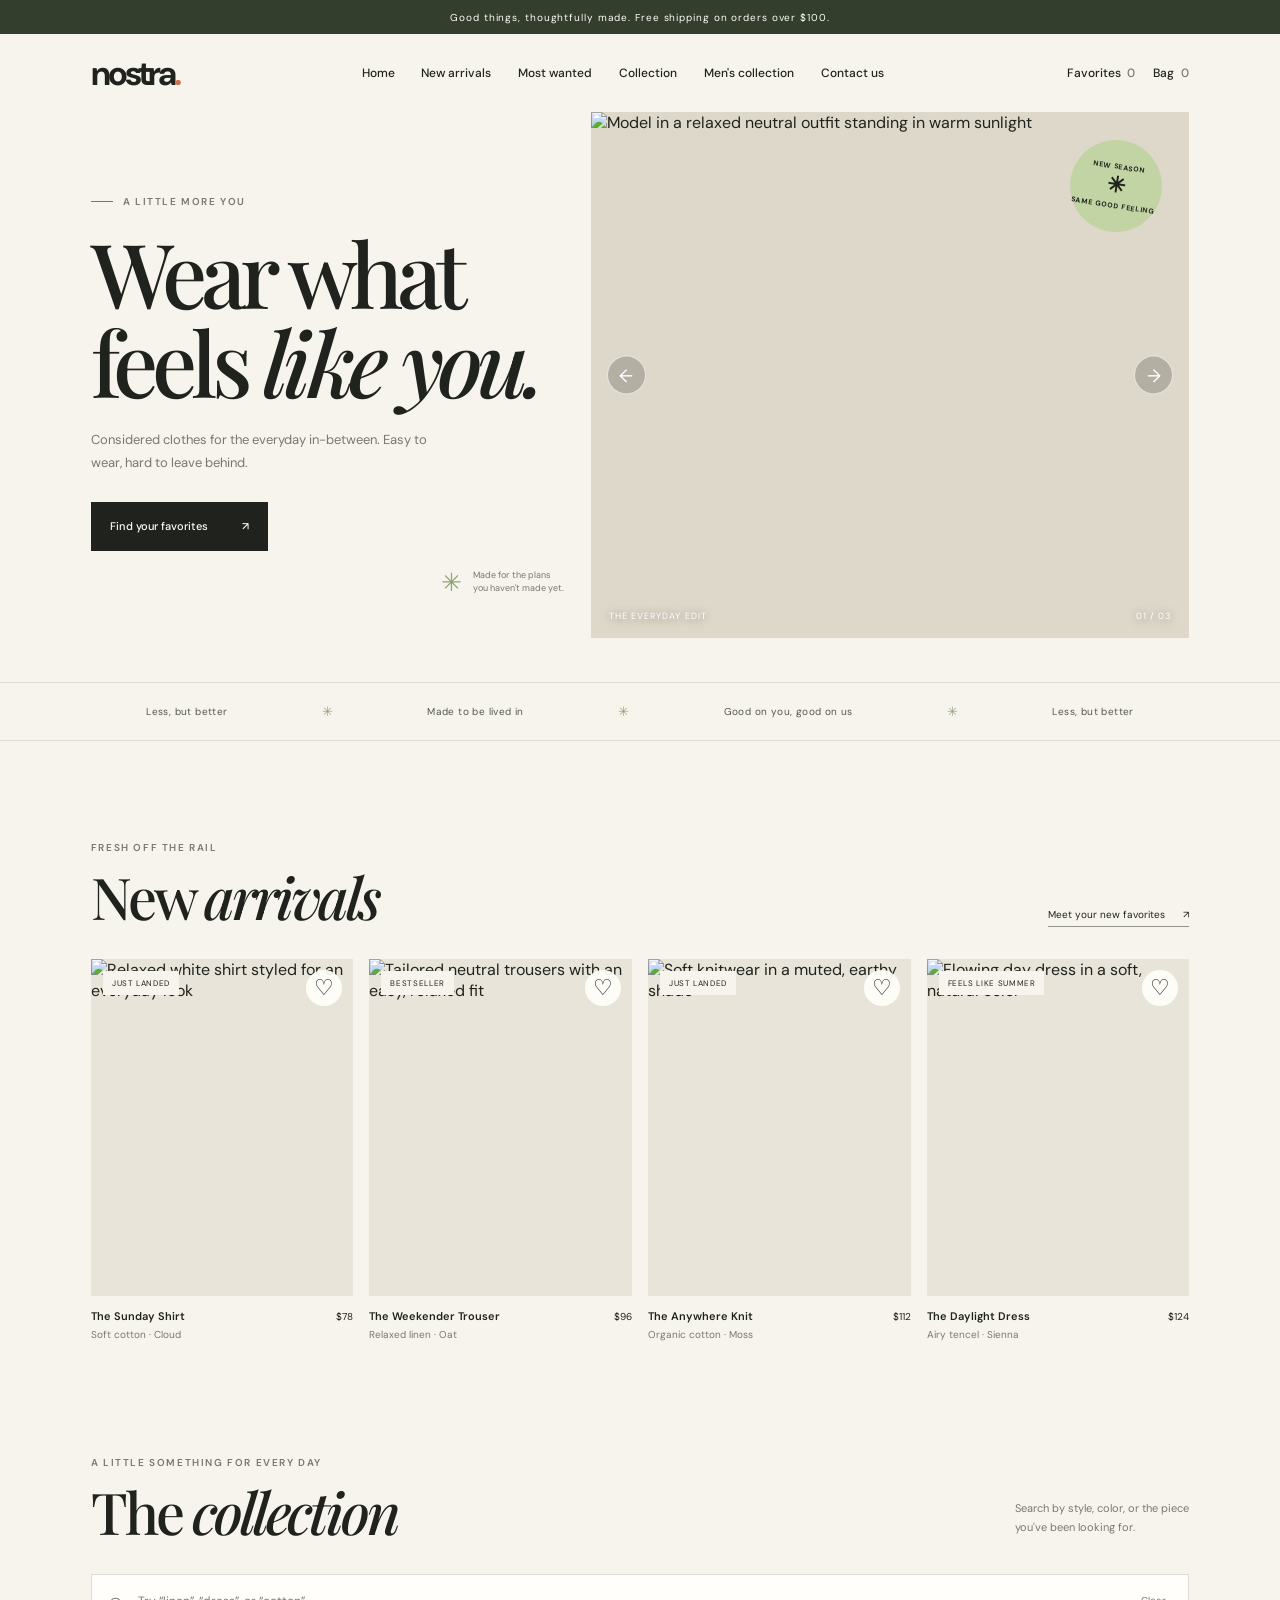
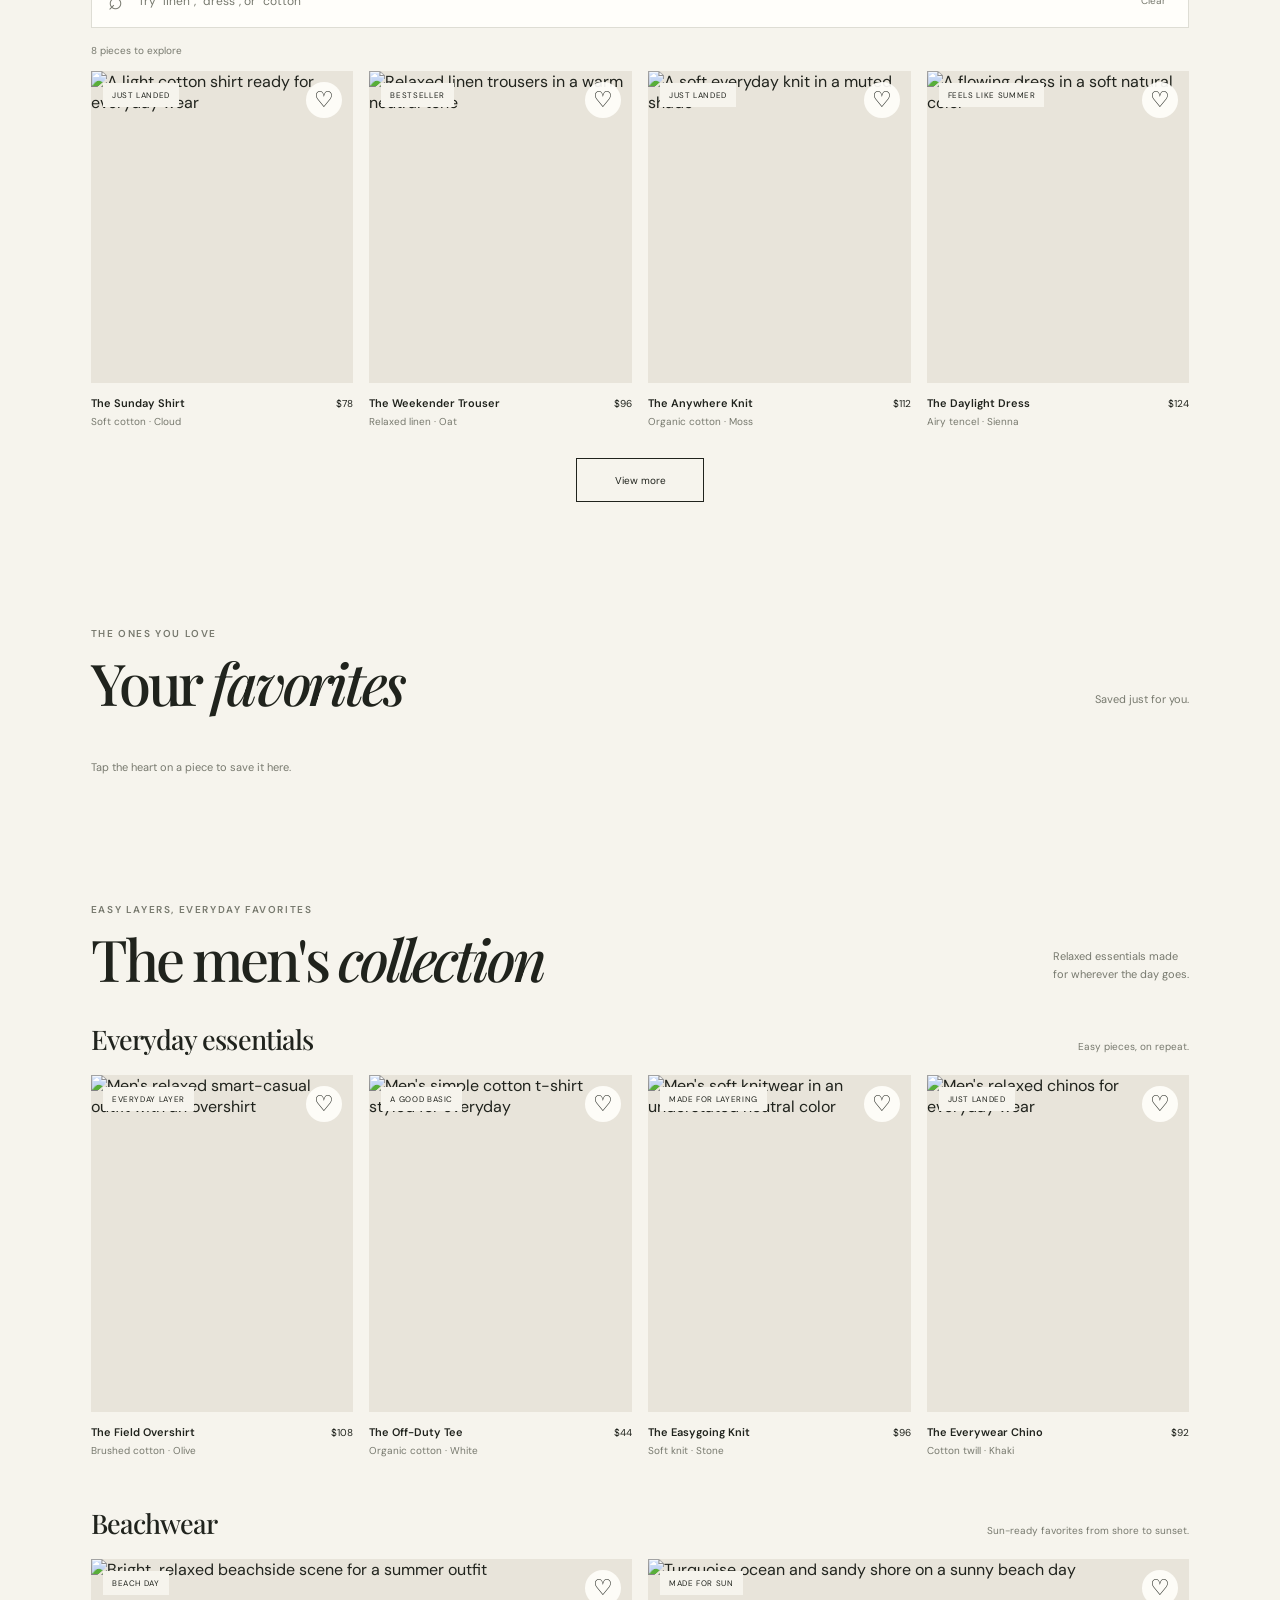
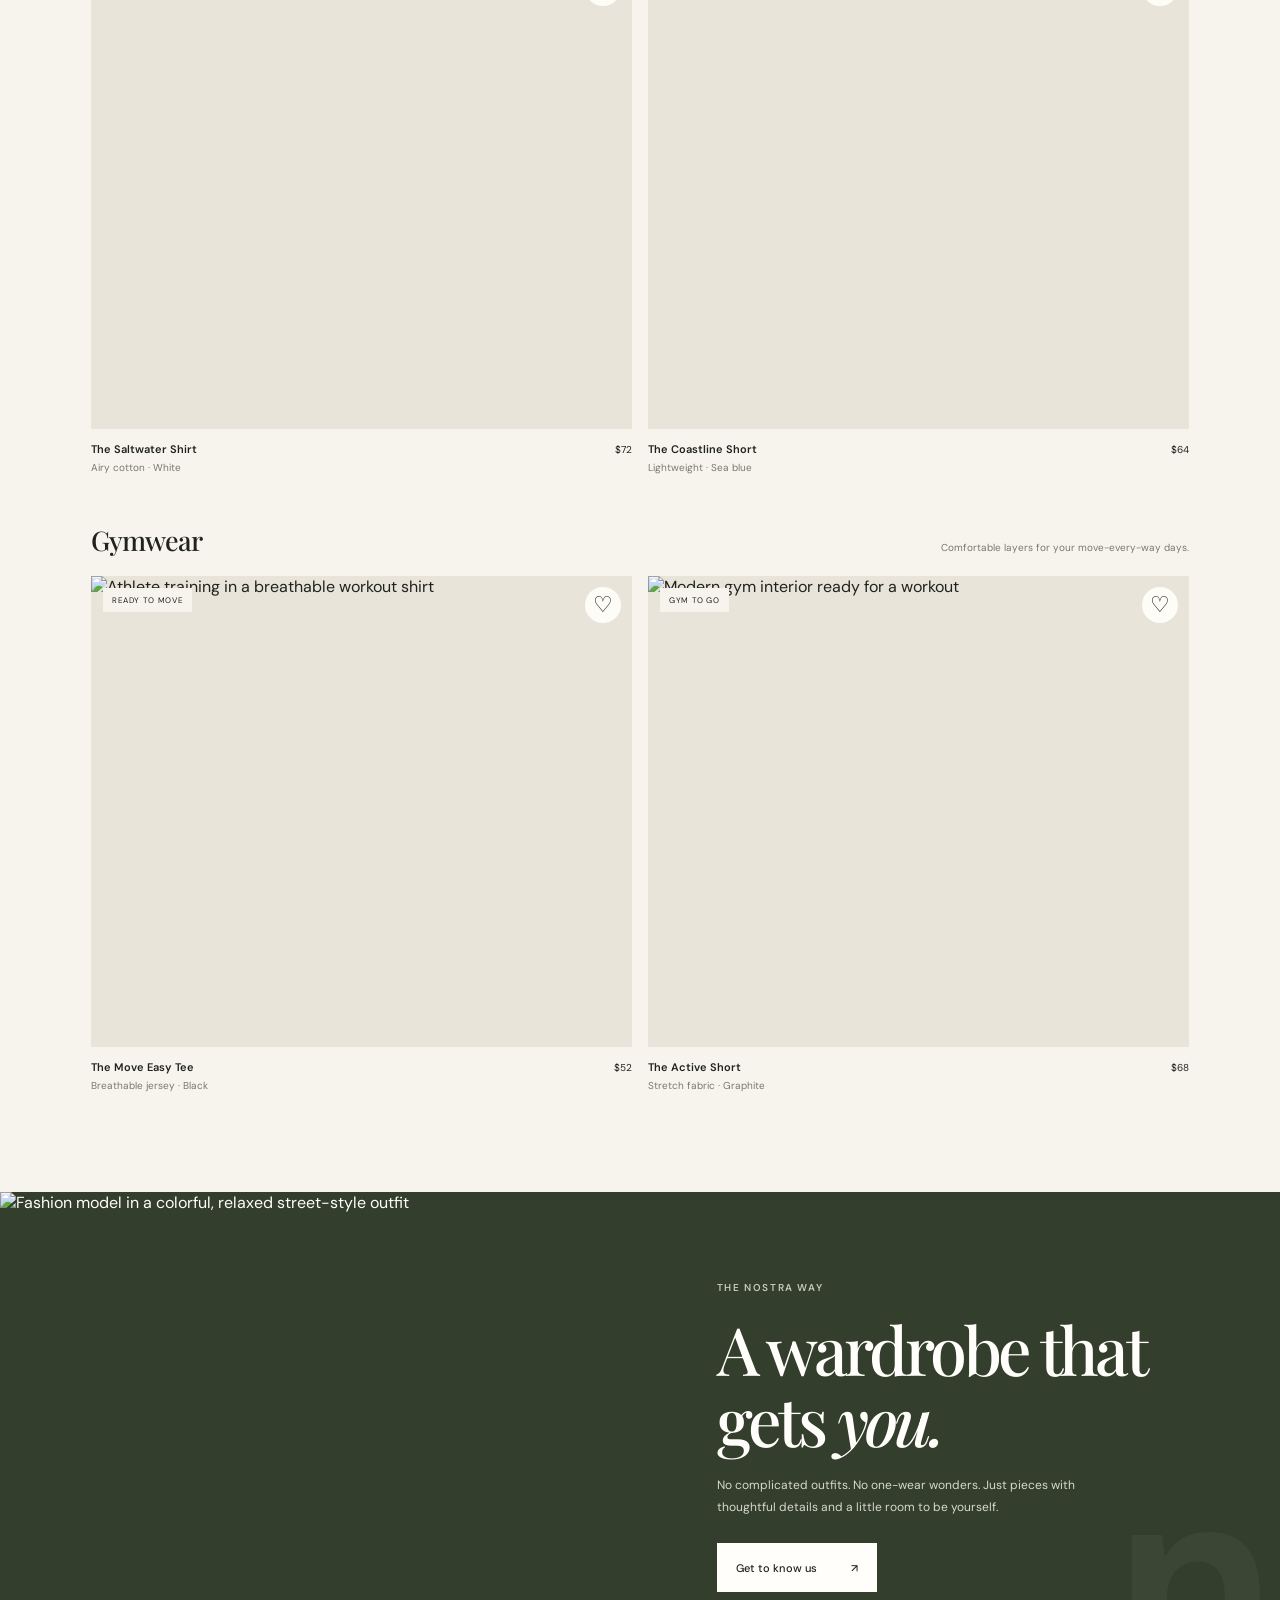
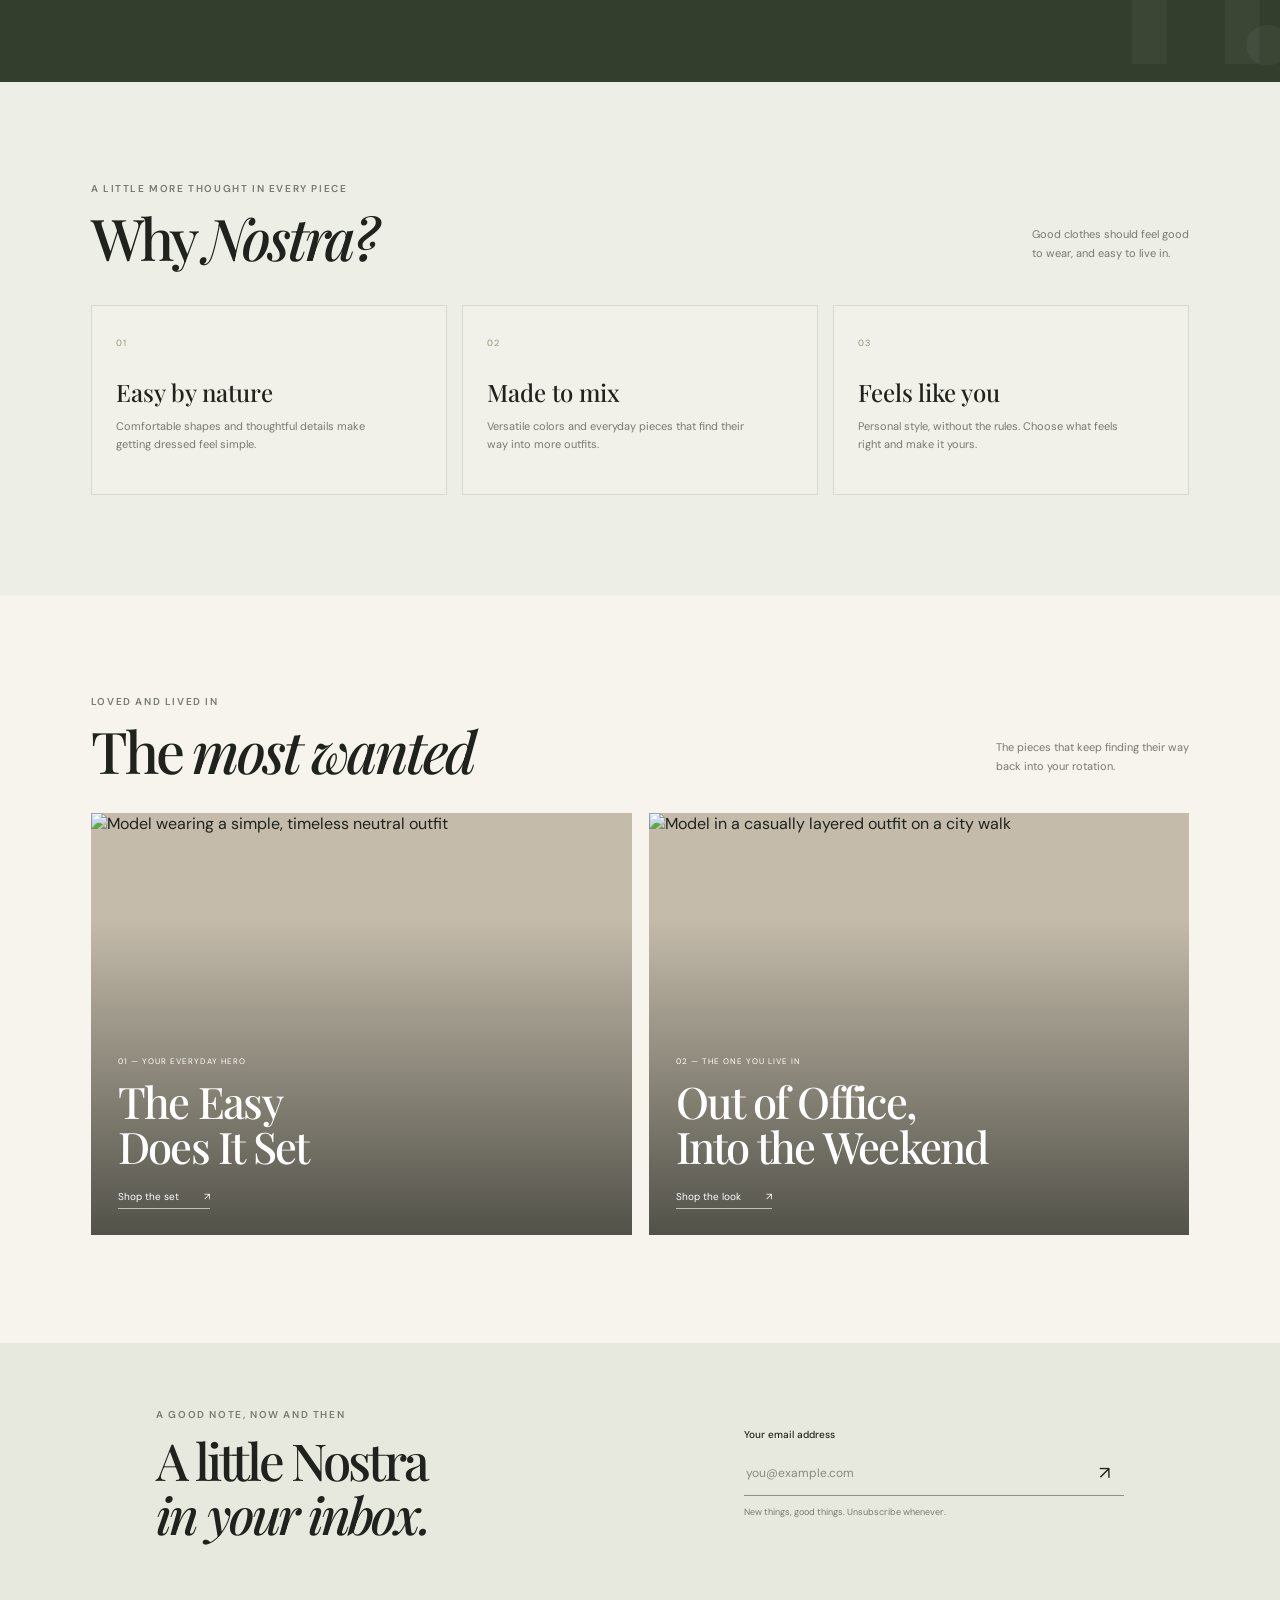
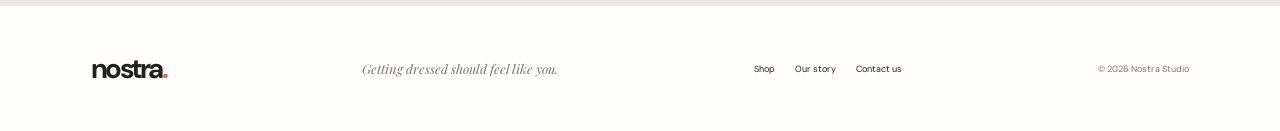
==== index.html @ 5af39e5f "Add files via upload" ====
<!doctype html>
<html lang="en">
  <head>
    <meta charset="UTF-8" />
    <meta name="viewport" content="width=device-width, initial-scale=1.0" />
    <meta
      name="description"
      content="Meet Nostra: thoughtful everyday fashion, made to move with you."
    />
    <meta name="theme-color" content="#f6f4ed" />
    <title>Nostra — Made for your everyday</title>
    <link rel="preconnect" href="https://images.unsplash.com" />
    <link rel="stylesheet" href="styles.css" />
    <script src="script.js" defer></script>
  </head>
  <body>
    <div class="announcement">
      <p>Good things, thoughtfully made. Free shipping on orders over $100.</p>
    </div>

    <header class="site-header">
      <a class="wordmark" href="index.html#home" aria-label="Nostra home">nostra<span>.</span></a>

      <button
        class="menu-toggle"
        type="button"
        aria-expanded="false"
        aria-controls="main-navigation"
        aria-label="Open navigation"
      >
        <span></span>
        <span></span>
      </button>

      <nav class="main-navigation" id="main-navigation" aria-label="Main navigation">
        <a href="index.html#home">Home</a>
        <a href="index.html#new-arrivals">New arrivals</a>
        <a href="index.html#bestsellers">Most wanted</a>
        <a href="index.html#collection">Collection</a>
        <a href="index.html#mens-collection">Men's collection</a>
        <a href="contact.html">Contact us</a>
      </nav>

      <div class="header-actions">
        <a class="favorites-link" href="#favorites">Favorites <span class="favorites-count">0</span></a>
        <a class="bag-link" href="#shopping-bag" aria-label="Shopping bag, 0 items" aria-controls="shopping-bag">
          Bag <span class="bag-count">0</span>
        </a>
      </div>
    </header>

    <div class="cart-layer" hidden>
      <button class="cart-backdrop" type="button" aria-label="Close shopping bag"></button>
      <aside
        class="cart-drawer"
        id="shopping-bag"
        role="dialog"
        aria-modal="true"
        aria-hidden="true"
        aria-labelledby="cart-title"
        tabindex="-1"
      >
        <div class="cart-header">
          <div>
            <p class="eyebrow">Your good picks</p>
            <h2 id="cart-title">Your bag <span class="cart-heading-count">(0)</span></h2>
          </div>
          <button class="cart-close" type="button" aria-label="Close shopping bag">×</button>
        </div>
        <div class="cart-items"></div>
        <p class="cart-empty">Your bag is waiting for something lovely.</p>
        <div class="cart-summary">
          <div class="cart-subtotal-row">
            <span>Subtotal</span>
            <span class="cart-subtotal">$0.00</span>
          </div>
          <p>Shipping and taxes are calculated at checkout.</p>
          <button class="cart-continue" type="button">Continue shopping</button>
        </div>
      </aside>
    </div>

    <main>
      <section class="hero" id="home" aria-labelledby="hero-title">
        <div class="hero-copy">
          <p class="eyebrow"><span class="eyebrow-line"></span> A little more you</p>
          <h1 id="hero-title">Wear what<br />feels <em>like you.</em></h1>
          <p class="hero-description">
            Considered clothes for the everyday in-between. Easy to wear, hard to
            leave behind.
          </p>
          <a class="button button-dark" href="#new-arrivals">
            Find your favorites <span aria-hidden="true">↗</span>
          </a>
          <div class="hero-note">
            <span class="hero-note-mark" aria-hidden="true">✳</span>
            <span>Made for the plans<br />you haven't made yet.</span>
          </div>
        </div>
        <div class="hero-image-wrap">
          <img
            class="hero-image"
            data-hero-image
            src="https://images.unsplash.com/photo-1539109136881-3be0616acf4b?auto=format&fit=crop&w=1400&q=85"
            alt="Model in a relaxed neutral outfit standing in warm sunlight"
            fetchpriority="high"
            draggable="false"
          />
          <div class="image-caption">
            <span data-hero-caption>THE EVERYDAY EDIT</span>
            <span data-hero-count>01 / 03</span>
          </div>
          <button class="hero-control hero-prev" type="button" aria-label="Show previous hero image">←</button>
          <button class="hero-control hero-next" type="button" aria-label="Show next hero image">→</button>
          <div class="hero-sticker" aria-label="New season, same good feeling">
            <span>NEW SEASON</span>
            <span class="sticker-star" aria-hidden="true">✳</span>
            <span>SAME GOOD FEELING</span>
          </div>
        </div>
      </section>

      <div class="values-strip" aria-label="Our values">
        <span>Less, but better</span><span aria-hidden="true">✳</span>
        <span>Made to be lived in</span><span aria-hidden="true">✳</span>
        <span>Good on you, good on us</span><span aria-hidden="true">✳</span>
        <span>Less, but better</span>
      </div>

      <section class="collection section-wrap" id="new-arrivals" aria-labelledby="new-title">
        <div class="section-heading">
          <div>
            <p class="eyebrow">Fresh off the rail</p>
            <h2 id="new-title">New <em>arrivals</em></h2>
          </div>
          <a class="text-link" href="#bestsellers">Meet your new favorites <span aria-hidden="true">↗</span></a>
        </div>

        <div class="product-grid">
          <article class="product-card">
            <a class="product-image-link" href="#bestsellers" aria-label="Shop the Sunday Shirt">
              <img
                src="https://images.unsplash.com/photo-1598554747436-c9293d6a588f?auto=format&fit=crop&w=900&q=80"
                alt="Relaxed white shirt styled for an everyday look"
                loading="lazy"
              />
              <span class="product-label">JUST LANDED</span>
            </a>
            <div class="product-info">
              <div><h3>The Sunday Shirt</h3><p>Soft cotton · Cloud</p></div>
              <span class="product-price">$78</span>
            </div>
          </article>

          <article class="product-card">
            <a class="product-image-link" href="#bestsellers" aria-label="Shop the Weekender Trouser">
              <img
                src="https://images.unsplash.com/photo-1541099649105-f69ad21f3246?auto=format&fit=crop&w=900&q=80"
                alt="Tailored neutral trousers with an easy, relaxed fit"
                loading="lazy"
              />
              <span class="product-label">BESTSELLER</span>
            </a>
            <div class="product-info">
              <div><h3>The Weekender Trouser</h3><p>Relaxed linen · Oat</p></div>
              <span class="product-price">$96</span>
            </div>
          </article>

          <article class="product-card">
            <a class="product-image-link" href="#bestsellers" aria-label="Shop the Anywhere Knit">
              <img
                src="https://images.unsplash.com/photo-1576566588028-4147f3842f27?auto=format&fit=crop&w=900&q=80"
                alt="Soft knitwear in a muted, earthy shade"
                loading="lazy"
              />
              <span class="product-label">JUST LANDED</span>
            </a>
            <div class="product-info">
              <div><h3>The Anywhere Knit</h3><p>Organic cotton · Moss</p></div>
              <span class="product-price">$112</span>
            </div>
          </article>

          <article class="product-card">
            <a class="product-image-link" href="#bestsellers" aria-label="Shop the Daylight Dress">
              <img
                src="https://images.unsplash.com/photo-1496747611176-843222e1e57c?auto=format&fit=crop&w=900&q=80"
                alt="Flowing day dress in a soft, natural color"
                loading="lazy"
              />
              <span class="product-label">FEELS LIKE SUMMER</span>
            </a>
            <div class="product-info">
              <div><h3>The Daylight Dress</h3><p>Airy tencel · Sienna</p></div>
              <span class="product-price">$124</span>
            </div>
          </article>
        </div>
      </section>

      <section class="collection-search section-wrap" id="collection" aria-labelledby="collection-title">
        <div class="section-heading">
          <div>
            <p class="eyebrow">A little something for every day</p>
            <h2 id="collection-title">The <em>collection</em></h2>
          </div>
          <p class="heading-note">Search by style, color, or the piece<br />you've been looking for.</p>
        </div>
        <form class="collection-search-form" role="search">
          <label class="visually-hidden" for="collection-search">Search the collection</label>
          <span class="search-icon" aria-hidden="true">⌕</span>
          <input
            id="collection-search"
            type="search"
            name="q"
            placeholder="Try “linen”, “dress”, or “cotton”"
            autocomplete="off"
          />
          <button type="reset" aria-label="Clear search">Clear</button>
        </form>
        <p class="search-results-count" aria-live="polite"></p>
        <div class="search-product-grid"></div>
        <button class="view-more-button" type="button" aria-expanded="false">View more</button>
        <p class="no-search-results" hidden>No pieces found. Try another style or color.</p>
      </section>

      <section class="favorites-section section-wrap" id="favorites" aria-labelledby="favorites-title">
        <div class="section-heading">
          <div>
            <p class="eyebrow">The ones you love</p>
            <h2 id="favorites-title">Your <em>favorites</em></h2>
          </div>
          <p class="heading-note">Saved just for you.</p>
        </div>
        <div class="favorites-grid product-grid"></div>
        <p class="favorites-empty">Tap the heart on a piece to save it here.</p>
        <p class="favorites-message" aria-live="polite"></p>
      </section>

      <section class="collection mens-collection section-wrap" id="mens-collection" aria-labelledby="mens-title">
        <div class="section-heading">
          <div>
            <p class="eyebrow">Easy layers, everyday favorites</p>
            <h2 id="mens-title">The men's <em>collection</em></h2>
          </div>
          <p class="heading-note">Relaxed essentials made<br />for wherever the day goes.</p>
        </div>
        <div class="mens-category">
          <div class="mens-category-heading">
            <h3>Everyday essentials</h3>
            <p>Easy pieces, on repeat.</p>
          </div>
          <div class="mens-product-grid"></div>
        </div>
        <div class="mens-category">
          <div class="mens-category-heading">
            <h3>Beachwear</h3>
            <p>Sun-ready favorites from shore to sunset.</p>
          </div>
          <div class="beach-product-grid"></div>
        </div>
        <div class="mens-category">
          <div class="mens-category-heading">
            <h3>Gymwear</h3>
            <p>Comfortable layers for your move-every-way days.</p>
          </div>
          <div class="gym-product-grid"></div>
        </div>
      </section>

      <section class="story-banner" id="our-story" aria-labelledby="story-title">
        <div class="story-image">
          <img
            src="https://images.unsplash.com/photo-1509631179647-0177331693ae?auto=format&fit=crop&w=1200&q=85"
            alt="Fashion model in a colorful, relaxed street-style outfit"
            loading="lazy"
          />
        </div>
        <div class="story-copy">
          <p class="eyebrow">The Nostra way</p>
          <h2 id="story-title">A wardrobe that<br />gets <em>you.</em></h2>
          <p>
            No complicated outfits. No one-wear wonders. Just pieces with
            thoughtful details and a little room to be yourself.
          </p>
          <a class="button button-light" href="#bestsellers">
            Get to know us <span aria-hidden="true">↗</span>
          </a>
          <span class="story-decoration" aria-hidden="true">n.</span>
        </div>
      </section>

      <section class="why-nostra section-wrap" id="why-nostra" aria-labelledby="why-title">
        <div class="section-heading">
          <div>
            <p class="eyebrow">A little more thought in every piece</p>
            <h2 id="why-title">Why <em>Nostra?</em></h2>
          </div>
          <p class="heading-note">Good clothes should feel good<br />to wear, and easy to live in.</p>
        </div>
        <div class="why-grid">
          <article class="why-card">
            <span class="why-number">01</span>
            <h3>Easy by nature</h3>
            <p>Comfortable shapes and thoughtful details make getting dressed feel simple.</p>
          </article>
          <article class="why-card">
            <span class="why-number">02</span>
            <h3>Made to mix</h3>
            <p>Versatile colors and everyday pieces that find their way into more outfits.</p>
          </article>
          <article class="why-card">
            <span class="why-number">03</span>
            <h3>Feels like you</h3>
            <p>Personal style, without the rules. Choose what feels right and make it yours.</p>
          </article>
        </div>
      </section>

      <section class="collection bestsellers section-wrap" id="bestsellers" aria-labelledby="best-title">
        <div class="section-heading">
          <div>
            <p class="eyebrow">Loved and lived in</p>
            <h2 id="best-title">The <em>most wanted</em></h2>
          </div>
          <p class="heading-note">The pieces that keep finding their way<br />back into your rotation.</p>
        </div>
        <div class="best-grid">
          <article class="best-card">
            <img
              src="https://images.unsplash.com/photo-1485230895905-ec40ba36b9bc?auto=format&fit=crop&w=1100&q=85"
              alt="Model wearing a simple, timeless neutral outfit"
              loading="lazy"
            />
            <div class="best-card-overlay">
              <span>01 — YOUR EVERYDAY HERO</span>
              <h3>The Easy<br />Does It Set</h3>
              <a href="#new-arrivals" aria-label="Shop the Easy Does It Set">Shop the set <span aria-hidden="true">↗</span></a>
            </div>
          </article>
          <article class="best-card">
            <img
              src="https://images.unsplash.com/photo-1529139574466-a303027c1d8b?auto=format&fit=crop&w=1100&q=85"
              alt="Model in a casually layered outfit on a city walk"
              loading="lazy"
            />
            <div class="best-card-overlay">
              <span>02 — THE ONE YOU LIVE IN</span>
              <h3>Out of Office,<br />Into the Weekend</h3>
              <a href="#new-arrivals" aria-label="Shop weekend favorites">Shop the look <span aria-hidden="true">↗</span></a>
            </div>
          </article>
        </div>
      </section>

      <section class="newsletter" aria-labelledby="newsletter-title">
        <div>
          <p class="eyebrow">A good note, now and then</p>
          <h2 id="newsletter-title">A little Nostra<br /><em>in your inbox.</em></h2>
        </div>
        <form class="newsletter-form">
          <label for="email-address">Your email address</label>
          <div class="email-field">
            <input id="email-address" name="email" type="email" placeholder="you@example.com" autocomplete="email" required />
            <button type="submit" aria-label="Subscribe to the newsletter">↗</button>
          </div>
          <p class="form-message" aria-live="polite">New things, good things. Unsubscribe whenever.</p>
        </form>
      </section>

    </main>

    <footer class="site-footer">
      <a class="wordmark footer-wordmark" href="index.html#home">nostra<span>.</span></a>
      <p>Getting dressed should feel like you.</p>
      <div class="footer-links">
        <a href="index.html#new-arrivals">Shop</a>
        <a href="index.html#our-story">Our story</a>
        <a href="contact.html">Contact us</a>
      </div>
      <span class="copyright">© <span id="current-year"></span> Nostra Studio</span>
    </footer>
  </body>
</html>
---- styles.css ----
@import url("https://fonts.googleapis.com/css2?family=DM+Sans:wght@400;500;600;700&family=Playfair+Display:ital,wght@0,500;0,600;0,700;1,500;1,600&display=swap");

:root {
  color-scheme: light;
  --ink: #20231d;
  --muted: #77796e;
  --paper: #f6f4ed;
  --white: #fffefa;
  --accent: #c2d4a3;
  --wordmark-dot: #d26d50;
  --olive: #333e2c;
  --line: #deddd4;
  --sans: "DM Sans", sans-serif;
  --serif: "Playfair Display", Georgia, serif;
}

* {
  box-sizing: border-box;
}

html {
  scroll-behavior: smooth;
  scroll-padding-top: 95px;
}

body {
  margin: 0;
  color: var(--ink);
  background: var(--paper);
  font-family: var(--sans);
  -webkit-font-smoothing: antialiased;
}

img {
  display: block;
  width: 100%;
}

a {
  color: inherit;
  text-decoration: none;
}

button,
input {
  font: inherit;
}

.announcement {
  min-height: 34px;
  display: grid;
  place-items: center;
  padding: 7px 16px;
  color: var(--white);
  background: var(--olive);
  text-align: center;
}

.announcement p {
  margin: 0;
  font-size: 10px;
  letter-spacing: 0.09em;
}

.site-header {
  position: relative;
  z-index: 5;
  height: 78px;
  display: grid;
  grid-template-columns: auto 1fr auto;
  align-items: center;
  padding: 0 7.1%;
  background: var(--paper);
}

.wordmark {
  width: fit-content;
  font-size: 34px;
  font-weight: 700;
  letter-spacing: -0.09em;
}

.wordmark span {
  color: var(--wordmark-dot);
}

.main-navigation {
  display: flex;
  justify-content: center;
  gap: clamp(14px, 2.1vw, 30px);
}

.main-navigation.is-open {
  display: flex;
}

.main-navigation a {
  position: relative;
  color: var(--ink);
  padding: 12px 0;
  transition: color 180ms ease;
}

.main-navigation a::after {
  position: absolute;
  right: 0;
  bottom: 6px;
  left: 0;
  height: 1px;
  background: var(--wordmark-dot);
  content: "";
  transform: scaleX(0);
  transform-origin: left;
  transition: transform 180ms ease;
}

.main-navigation a:hover,
.main-navigation a:focus-visible,
.main-navigation a:active {
  color: var(--wordmark-dot);
}

.main-navigation a:hover::after,
.main-navigation a:focus-visible::after,
.main-navigation a:active::after {
  transform: scaleX(1);
}

.main-navigation a,
.bag-link {
  font-size: 12px;
  font-weight: 500;
}

.footer-links a,
.text-link {
  transition: opacity 180ms ease;
}

.footer-links a:hover,
.text-link:hover {
  opacity: 0.62;
}

.header-actions {
  display: flex;
  align-items: center;
  justify-self: end;
  gap: 18px;
}

.favorites-link,
.bag-link {
  white-space: nowrap;
  justify-self: end;
  font-size: 12px;
  font-weight: 500;
}

.favorites-count {
  margin-left: 3px;
  color: var(--muted);
}

.bag-count {
  margin-left: 4px;
  color: var(--muted);
}

.cart-layer[hidden] {
  display: none;
}

.cart-layer {
  position: fixed;
  z-index: 20;
  inset: 0;
}

.cart-backdrop {
  position: absolute;
  inset: 0;
  width: 100%;
  height: 100%;
  border: 0;
  background: #171b1780;
  cursor: pointer;
  opacity: 0;
  transition: opacity 300ms ease;
}

.cart-drawer {
  position: absolute;
  top: 0;
  right: 0;
  bottom: 0;
  width: min(460px, 100%);
  display: flex;
  flex-direction: column;
  padding: 29px;
  background: var(--paper);
  box-shadow: -12px 0 36px #171b1721;
  transform: translateX(100%);
  transition: transform 350ms cubic-bezier(0.22, 1, 0.36, 1);
}

.cart-layer.is-open .cart-backdrop {
  opacity: 1;
}

.cart-layer.is-open .cart-drawer {
  transform: translateX(0);
}

.cart-header {
  display: flex;
  align-items: flex-start;
  justify-content: space-between;
  padding-bottom: 21px;
  border-bottom: 1px solid var(--line);
}

.cart-header .eyebrow {
  margin-bottom: 8px;
}

.cart-header h2 {
  margin: 0;
  font-family: var(--serif);
  font-size: 35px;
  font-weight: 500;
  letter-spacing: -0.05em;
}

.cart-heading-count {
  color: var(--muted);
  font-family: var(--sans);
  font-size: 13px;
  letter-spacing: 0;
  vertical-align: middle;
}

.cart-close {
  width: 40px;
  height: 40px;
  border: 1px solid var(--line);
  border-radius: 50%;
  background: transparent;
  cursor: pointer;
  font-size: 25px;
  line-height: 1;
}

.cart-close:focus-visible,
.cart-quantity button:focus-visible,
.cart-remove:focus-visible,
.cart-continue:focus-visible,
.cart-backdrop:focus-visible {
  outline: 2px solid var(--wordmark-dot);
  outline-offset: 3px;
}

.cart-items {
  flex: 1;
  overflow-y: auto;
}

.cart-items[hidden] {
  display: none;
}

.cart-item {
  display: grid;
  grid-template-columns: 78px minmax(0, 1fr) auto;
  align-items: start;
  gap: 13px;
  padding: 18px 0;
  border-bottom: 1px solid var(--line);
}

.cart-item-image {
  width: 78px;
  height: 94px;
  object-fit: cover;
  background: #e8e4da;
}

.cart-item-details h3 {
  margin: 2px 0 5px;
  font-size: 11px;
  font-weight: 600;
}

.cart-item-details > p {
  margin: 0 0 7px;
  color: var(--muted);
  font-size: 10px;
}

.cart-item-price,
.cart-line-total {
  font-size: 10px;
}

.cart-item-actions {
  display: flex;
  align-items: center;
  gap: 12px;
  margin-top: 11px;
}

.cart-quantity {
  min-height: 28px;
  display: inline-flex;
  align-items: center;
  gap: 10px;
  border: 1px solid var(--line);
}

.cart-quantity button {
  width: 27px;
  height: 26px;
  border: 0;
  background: transparent;
  cursor: pointer;
}

.cart-quantity span {
  min-width: 10px;
  font-size: 10px;
  text-align: center;
}

.cart-remove {
  padding: 3px 0;
  border: 0;
  border-bottom: 1px solid var(--muted);
  color: var(--muted);
  background: transparent;
  cursor: pointer;
  font-size: 9px;
}

.cart-line-total {
  padding-top: 2px;
  white-space: nowrap;
}

.cart-empty {
  margin: auto 0;
  color: var(--muted);
  font-size: 12px;
  text-align: center;
}

.cart-empty[hidden] {
  display: none;
}

.cart-summary {
  padding-top: 20px;
  border-top: 1px solid var(--line);
}

.cart-subtotal-row {
  display: flex;
  justify-content: space-between;
  font-size: 13px;
  font-weight: 600;
}

.cart-summary > p {
  margin: 9px 0 17px;
  color: var(--muted);
  font-size: 9px;
}

.cart-continue {
  width: 100%;
  min-height: 46px;
  border: 1px solid var(--ink);
  color: var(--white);
  background: var(--ink);
  cursor: pointer;
  font-size: 11px;
  transition: color 180ms ease, background 180ms ease;
}

.cart-continue:hover {
  color: var(--ink);
  background: transparent;
}

.menu-toggle {
  width: 42px;
  height: 42px;
  display: none;
  flex-direction: column;
  align-items: center;
  justify-content: center;
  gap: 5px;
  border: 0;
  background: transparent;
  cursor: pointer;
}

.menu-toggle span {
  width: 20px;
  height: 1px;
  background: var(--ink);
}

.menu-toggle:focus-visible,
.hero-control:focus-visible,
.collection-search-form button:focus-visible,
.collection-search-form input:focus-visible {
  outline: 2px solid #859b67;
  outline-offset: 3px;
}

.hero {
  min-height: 570px;
  display: grid;
  grid-template-columns: 0.91fr 1.09fr;
  padding: 0 7.1% 44px;
}

.hero-copy {
  position: relative;
  display: flex;
  flex-direction: column;
  align-items: flex-start;
  justify-content: center;
  padding: 38px 28px 42px 0;
}

.eyebrow {
  margin: 0 0 20px;
  color: var(--muted);
  font-size: 10px;
  font-weight: 600;
  letter-spacing: 0.16em;
  text-transform: uppercase;
}

.hero-copy .eyebrow {
  display: flex;
  align-items: center;
  gap: 10px;
}

.eyebrow-line {
  width: 22px;
  height: 1px;
  background: currentColor;
}

h1,
h2,
h3,
p {
  margin-top: 0;
}

.hero h1 {
  margin: 0;
  font-family: var(--serif);
  font-size: clamp(58px, 7vw, 94px);
  font-weight: 500;
  letter-spacing: -0.065em;
  line-height: 0.99;
}

.hero h1 em,
.section-heading h2 em,
.story-copy h2 em,
.newsletter h2 em {
  font-weight: 500;
}

.hero-description {
  max-width: 340px;
  margin: 22px 0 27px;
  color: var(--muted);
  font-size: 13px;
  line-height: 1.8;
}

.button {
  min-height: 49px;
  display: inline-flex;
  align-items: center;
  justify-content: center;
  gap: 34px;
  padding: 0 19px;
  font-size: 11px;
  font-weight: 500;
  transition: transform 180ms ease, background 180ms ease;
}

.button:hover {
  transform: translateY(-2px);
}

.button-dark {
  color: var(--white);
  background: var(--ink);
}

.button-dark:hover {
  background: #41473a;
}

.button-light {
  color: var(--ink);
  background: var(--white);
}

.hero-note {
  position: absolute;
  right: 27px;
  bottom: 37px;
  display: flex;
  align-items: center;
  gap: 11px;
  color: var(--muted);
  font-size: 9px;
  line-height: 1.5;
}

.hero-note-mark {
  color: #91a375;
  font-size: 25px;
}

.hero-image-wrap {
  position: relative;
  min-height: 510px;
  overflow: hidden;
  background: #ded8ca;
  touch-action: pan-y;
  user-select: none;
}

.hero-image {
  position: absolute;
  width: 100%;
  height: 100%;
  object-fit: cover;
  object-position: center 35%;
  user-select: none;
  transition: opacity 180ms ease;
}

.hero-image.is-changing {
  opacity: 0.4;
}

.hero-control {
  position: absolute;
  z-index: 2;
  top: 50%;
  width: 39px;
  height: 39px;
  display: grid;
  place-items: center;
  border: 1px solid #ffffffa6;
  border-radius: 50%;
  color: white;
  background: #20231d38;
  cursor: pointer;
  font-size: 18px;
  transform: translateY(-50%);
  transition: background 180ms ease;
}

.hero-control:hover {
  background: #20231d8c;
}

.hero-prev {
  left: 16px;
}

.hero-next {
  right: 16px;
}

.image-caption {
  position: absolute;
  right: 18px;
  bottom: 16px;
  left: 18px;
  display: flex;
  justify-content: space-between;
  color: white;
  font-size: 9px;
  letter-spacing: 0.12em;
  text-shadow: 0 1px 8px #2228;
}

.hero-sticker {
  position: absolute;
  top: 28px;
  right: 27px;
  width: 92px;
  height: 92px;
  display: flex;
  flex-direction: column;
  align-items: center;
  justify-content: center;
  gap: 4px;
  border-radius: 50%;
  color: var(--ink);
  background: var(--accent);
  font-size: 7px;
  font-weight: 700;
  letter-spacing: 0.1em;
  text-align: center;
  transform: rotate(9deg);
}

.sticker-star {
  font-size: 22px;
  line-height: 1;
}

.values-strip {
  min-height: 59px;
  display: flex;
  align-items: center;
  justify-content: space-evenly;
  gap: 12px;
  padding: 12px 5%;
  border-top: 1px solid var(--line);
  border-bottom: 1px solid var(--line);
  color: #55594e;
  font-size: 10px;
  letter-spacing: 0.04em;
}

.values-strip span:nth-child(even) {
  color: #94a379;
  font-size: 13px;
}

.section-wrap {
  padding: 100px 7.1%;
}

.section-heading {
  display: flex;
  align-items: end;
  justify-content: space-between;
  gap: 24px;
  margin-bottom: 32px;
}

.section-heading .eyebrow {
  margin-bottom: 12px;
}

.section-heading h2,
.story-copy h2,
.newsletter h2 {
  margin: 0;
  font-family: var(--serif);
  font-size: clamp(38px, 4.5vw, 58px);
  font-weight: 500;
  letter-spacing: -0.055em;
  line-height: 1.06;
}

.text-link {
  padding-bottom: 5px;
  border-bottom: 1px solid #929388;
  font-size: 10px;
}

.text-link span {
  margin-left: 15px;
}

.product-grid {
  display: grid;
  grid-template-columns: repeat(4, minmax(0, 1fr));
  gap: 16px;
}

.product-image-link {
  position: relative;
  display: block;
  aspect-ratio: 0.78;
  overflow: hidden;
  background: #e8e4da;
}

.product-media {
  position: relative;
}

.product-image-link img {
  height: 100%;
  object-fit: cover;
  transition: transform 450ms cubic-bezier(0.2, 0.7, 0.2, 1);
}

.product-image-link:hover img {
  transform: scale(1.045);
}

.favorite-button {
  position: absolute;
  z-index: 2;
  top: 11px;
  right: 11px;
  width: 36px;
  height: 36px;
  display: grid;
  place-items: center;
  padding: 0;
  border: 0;
  border-radius: 50%;
  color: var(--ink);
  background: #fffefaed;
  cursor: pointer;
  font-size: 22px;
  line-height: 1;
  transition: color 180ms ease, transform 180ms ease, background 180ms ease;
}

.favorite-button:hover {
  transform: scale(1.08);
}

.favorite-button[aria-pressed="true"] {
  color: #c65050;
  background: var(--white);
}

.favorite-button:focus-visible {
  outline: 2px solid #859b67;
  outline-offset: 2px;
}

.product-label {
  position: absolute;
  top: 12px;
  left: 12px;
  padding: 7px 9px;
  background: var(--paper);
  font-size: 8px;
  letter-spacing: 0.08em;
}

.product-info {
  display: flex;
  flex-wrap: wrap;
  justify-content: space-between;
  gap: 10px;
  padding-top: 13px;
}

.product-info h3 {
  margin: 0 0 5px;
  font-size: 11px;
  font-weight: 600;
}

.product-info p,
.product-price {
  margin: 0;
  color: var(--muted);
  font-size: 10px;
}

.product-price {
  padding-top: 1px;
  color: var(--ink);
}

.add-to-bag-button {
  position: absolute;
  z-index: 2;
  right: 12px;
  bottom: 12px;
  left: 12px;
  min-height: 40px;
  border: 1px solid var(--ink);
  color: var(--white);
  background: var(--ink);
  cursor: pointer;
  font-size: 10px;
  opacity: 0;
  pointer-events: none;
  transform: translateY(8px);
  transition:
    color 180ms ease,
    background 180ms ease,
    opacity 180ms ease,
    transform 180ms ease;
}

.product-media:hover .add-to-bag-button,
.product-media:focus-within .add-to-bag-button {
  opacity: 1;
  pointer-events: auto;
  transform: translateY(0);
}

.add-to-bag-button:hover {
  color: var(--ink);
  background: var(--white);
}

.add-to-bag-button:focus-visible {
  outline: 2px solid #859b67;
  outline-offset: 2px;
}

@media (hover: none) {
  .add-to-bag-button {
    opacity: 1;
    pointer-events: auto;
    transform: translateY(0);
  }
}

.collection-search {
  padding-top: 15px;
}

.favorites-section {
  padding-top: 25px;
}

.favorites-empty,
.favorites-message {
  color: var(--muted);
  font-size: 11px;
  line-height: 1.6;
}

.favorites-empty {
  padding: 14px 0;
}

.favorites-empty[hidden] {
  display: none;
}

.favorites-message {
  margin: 12px 0 0;
}

.collection-search-form {
  min-height: 54px;
  display: flex;
  align-items: center;
  gap: 13px;
  padding: 0 16px;
  border: 1px solid var(--line);
  background: var(--white);
}

.visually-hidden {
  position: absolute;
  width: 1px;
  height: 1px;
  padding: 0;
  overflow: hidden;
  clip: rect(0, 0, 0, 0);
  white-space: nowrap;
  clip-path: inset(50%);
}

.search-icon {
  color: var(--muted);
  font-size: 25px;
  line-height: 1;
}

.collection-search-form input {
  width: 100%;
  min-width: 0;
  border: 0;
  outline: 0;
  color: var(--ink);
  background: transparent;
  font-size: 12px;
}

.collection-search-form input::placeholder {
  color: var(--muted);
}

.collection-search-form button {
  border: 0;
  color: var(--muted);
  background: transparent;
  cursor: pointer;
  font-size: 10px;
}

.search-results-count {
  min-height: 15px;
  margin: 16px 0 12px;
  color: var(--muted);
  font-size: 10px;
}

.search-product-grid {
  display: grid;
  grid-template-columns: repeat(4, minmax(0, 1fr));
  gap: 16px;
}

.search-product-grid .product-image-link {
  aspect-ratio: 0.84;
}

.no-search-results {
  padding: 32px 0;
  color: var(--muted);
  font-size: 13px;
}

.view-more-button {
  min-width: 128px;
  min-height: 44px;
  display: block;
  margin: 30px auto 0;
  padding: 0 19px;
  border: 1px solid var(--ink);
  color: var(--ink);
  background: transparent;
  cursor: pointer;
  font-size: 10px;
  transition: color 180ms ease, background 180ms ease;
}

.view-more-button:hover {
  color: var(--white);
  background: var(--ink);
}

.view-more-button[hidden] {
  display: none;
}

.mens-collection {
  padding-top: 0;
}

.mens-category + .mens-category {
  margin-top: 48px;
}

.mens-category-heading {
  display: flex;
  align-items: baseline;
  justify-content: space-between;
  gap: 18px;
  margin-bottom: 18px;
}

.mens-category-heading h3 {
  margin: 0;
  font-family: var(--serif);
  font-size: 27px;
  font-weight: 500;
  letter-spacing: -0.035em;
}

.mens-category-heading p {
  margin: 0;
  color: var(--muted);
  font-size: 10px;
}

.mens-product-grid {
  display: grid;
  grid-template-columns: repeat(4, minmax(0, 1fr));
  gap: 16px;
}

.beach-product-grid,
.gym-product-grid {
  display: grid;
  grid-template-columns: repeat(2, minmax(0, 1fr));
  gap: 16px;
}

.beach-product-grid .product-image-link,
.gym-product-grid .product-image-link {
  aspect-ratio: 1.15;
}

.story-banner {
  min-height: 490px;
  display: grid;
  grid-template-columns: 1fr 1fr;
  color: var(--white);
  background: var(--olive);
}

.story-image {
  min-height: 490px;
  overflow: hidden;
}

.story-image img {
  height: 100%;
  object-fit: cover;
}

.story-copy {
  position: relative;
  display: flex;
  flex-direction: column;
  align-items: flex-start;
  justify-content: center;
  padding: 65px 12%;
  overflow: hidden;
}

.story-copy .eyebrow {
  color: #c4c9b9;
}

.story-copy h2 {
  font-size: clamp(42px, 5.2vw, 68px);
}

.story-copy > p:not(.eyebrow) {
  max-width: 370px;
  margin: 20px 0 25px;
  color: #d7d9d0;
  font-size: 12px;
  line-height: 1.8;
}

.story-decoration {
  position: absolute;
  right: 13px;
  bottom: -63px;
  color: #ffffff0b;
  font-size: 260px;
  font-weight: 700;
  letter-spacing: -0.12em;
  pointer-events: none;
}

.bestsellers {
  padding-top: 100px;
  padding-bottom: 108px;
}

.why-nostra {
  background: #edeee6;
}

.why-nostra .section-heading {
  margin-bottom: 37px;
}

.why-grid {
  display: grid;
  grid-template-columns: repeat(3, minmax(0, 1fr));
  gap: 15px;
}

.why-card {
  min-height: 190px;
  padding: 24px;
  border: 1px solid #d8dacf;
  background: #f6f4ed8a;
}

.why-number {
  color: #8c9678;
  font-size: 9px;
  letter-spacing: 0.12em;
}

.why-card h3 {
  margin: 25px 0 9px;
  font-family: var(--serif);
  font-size: 24px;
  font-weight: 500;
}

.why-card p {
  max-width: 280px;
  margin: 0;
  color: var(--muted);
  font-size: 11px;
  line-height: 1.7;
}

.heading-note {
  margin: 0 0 5px;
  color: var(--muted);
  font-size: 11px;
  line-height: 1.7;
}

.best-grid {
  display: grid;
  grid-template-columns: 1fr 1fr;
  gap: 17px;
}

.best-card {
  position: relative;
  min-height: 400px;
  aspect-ratio: 1.28;
  overflow: hidden;
  background: #c4bbaa;
}

.best-card::after {
  position: absolute;
  inset: 25% 0 0;
  background: linear-gradient(transparent, #171b17a8);
  content: "";
}

.best-card img {
  position: absolute;
  height: 100%;
  object-fit: cover;
  transition: transform 500ms ease;
}

.best-card:hover img {
  transform: scale(1.035);
}

.best-card-overlay {
  position: absolute;
  z-index: 1;
  right: 27px;
  bottom: 26px;
  left: 27px;
  color: white;
}

.best-card-overlay > span {
  font-size: 8px;
  letter-spacing: 0.13em;
}

.best-card-overlay h3 {
  margin: 10px 0 15px;
  font-family: var(--serif);
  font-size: clamp(28px, 3.4vw, 44px);
  font-weight: 500;
  letter-spacing: -0.04em;
  line-height: 1.03;
}

.best-card-overlay a {
  display: inline-flex;
  gap: 25px;
  padding-bottom: 5px;
  border-bottom: 1px solid #ffffff9c;
  font-size: 10px;
}

.newsletter {
  display: flex;
  align-items: center;
  justify-content: space-between;
  gap: 45px;
  padding: 65px 12.2%;
  background: #e8e9de;
}

.newsletter .eyebrow {
  margin-bottom: 12px;
}

.newsletter h2 {
  font-size: clamp(36px, 4.1vw, 51px);
}

.newsletter-form {
  width: min(100%, 380px);
}

.newsletter-form label {
  display: block;
  margin-bottom: 10px;
  font-size: 10px;
  font-weight: 500;
}

.email-field {
  display: flex;
  min-height: 45px;
  border-bottom: 1px solid #8e9083;
}

.email-field input {
  width: 100%;
  border: 0;
  outline: none;
  color: var(--ink);
  background: transparent;
  font-size: 12px;
}

.email-field input::placeholder {
  color: #888a80;
}

.email-field button {
  width: 42px;
  border: 0;
  color: var(--ink);
  background: transparent;
  cursor: pointer;
  font-size: 18px;
}

.form-message {
  min-height: 16px;
  margin: 10px 0 0;
  color: var(--muted);
  font-size: 9px;
}

.site-footer {
  min-height: 125px;
  display: flex;
  align-items: center;
  justify-content: space-between;
  gap: 20px;
  padding: 25px 7.1%;
  background: var(--white);
}

.footer-wordmark {
  font-size: 28px;
}

.site-footer > p {
  margin: 0;
  color: var(--muted);
  font-family: var(--serif);
  font-size: 13px;
  font-style: italic;
}

.contact-section {
  padding: 68px 7.1%;
  text-align: center;
  background: var(--white);
}

.contact-page-main {
  min-height: calc(100vh - 237px);
  display: grid;
  place-items: center;
  padding: 48px 7.1%;
}

.contact-page-card {
  width: min(100%, 760px);
  padding: 75px 9%;
}

.contact-section .eyebrow {
  margin-bottom: 12px;
}

.contact-section h1,
.contact-section h2 {
  margin: 0;
  font-family: var(--serif);
  font-size: clamp(36px, 4.5vw, 54px);
  font-weight: 500;
  letter-spacing: -0.055em;
}

.contact-section > p:not(.eyebrow) {
  max-width: 440px;
  margin: 15px auto 23px;
  color: var(--muted);
  font-size: 12px;
  line-height: 1.7;
}

.contact-form {
  width: min(100%, 440px);
  display: grid;
  gap: 16px;
  margin: 26px auto 0;
  text-align: left;
}

.contact-form-field label {
  display: block;
  margin-bottom: 7px;
  font-size: 10px;
  font-weight: 500;
}

.contact-form-field input {
  width: 100%;
  min-height: 46px;
  padding: 0 12px;
  border: 1px solid var(--line);
  border-radius: 0;
  outline: none;
  color: var(--ink);
  background: var(--paper);
  font-size: 12px;
}

.contact-form-field input:focus-visible {
  border-color: #859b67;
  outline: 2px solid #859b674d;
  outline-offset: 2px;
}

.contact-form-field input::placeholder {
  color: var(--muted);
}

.contact-submit-button {
  min-height: 48px;
  display: flex;
  align-items: center;
  justify-content: center;
  gap: 24px;
  border: 1px solid var(--ink);
  color: var(--white);
  background: var(--ink);
  cursor: pointer;
  font-size: 11px;
  transition: background 180ms ease, color 180ms ease;
}

.contact-submit-button:hover {
  color: var(--ink);
  background: transparent;
}

.contact-form-message {
  min-height: 18px;
  margin: 0;
  color: var(--olive);
  font-size: 11px;
  line-height: 1.6;
  text-align: center;
}

.contact-section > a {
  display: inline-flex;
  gap: 18px;
  padding-bottom: 5px;
  border-bottom: 1px solid #929388;
  font-size: 11px;
}

.contact-section > .contact-back-link {
  display: flex;
  width: fit-content;
  margin: 22px auto 0;
  border-bottom-color: transparent;
  color: var(--muted);
}

.footer-links {
  display: flex;
  gap: 20px;
}

.footer-links a,
.copyright {
  font-size: 9px;
}

.copyright {
  color: var(--muted);
}

@media (min-width: 1500px) {
  .hero,
  .section-wrap {
    padding-right: max(7.1%, calc((100% - 1320px) / 2));
    padding-left: max(7.1%, calc((100% - 1320px) / 2));
  }
}

@media (max-width: 900px) {
  .site-header {
    padding: 0 5%;
    grid-template-columns: 1fr auto auto;
  }

  .cart-drawer {
    padding: 23px 20px;
  }

  .menu-toggle {
    display: flex;
  }

  .main-navigation {
    position: absolute;
    top: calc(100% - 1px);
    right: 0;
    left: 0;
    display: flex;
    flex-direction: column;
    gap: 0;
    padding: 8px 5% 16px;
    border-top: 1px solid var(--line);
    background: var(--paper);
    box-shadow: 0 14px 30px #20231d12;
    visibility: hidden;
    pointer-events: none;
    transform: translateX(-100%);
    transition:
      transform 1s cubic-bezier(0.22, 1, 0.36, 1),
      visibility 0s linear 1s;
  }

  .main-navigation.is-open {
    visibility: visible;
    pointer-events: auto;
    transform: translateX(0);
    transition:
      transform 1s cubic-bezier(0.22, 1, 0.36, 1),
      visibility 0s;
  }

  .main-navigation a {
    padding: 12px 0;
    border-bottom: 1px solid var(--line);
  }

  .main-navigation a:last-child {
    border-bottom: 0;
  }

  .hero {
    min-height: 500px;
    padding-right: 5%;
    padding-left: 5%;
  }

  .hero-image-wrap {
    min-height: 450px;
  }

  .hero-note {
    right: 5px;
  }

  .section-wrap {
    padding: 78px 5%;
  }

  .product-grid {
    grid-template-columns: repeat(2, minmax(0, 1fr));
    row-gap: 26px;
  }

  .search-product-grid {
    grid-template-columns: repeat(2, minmax(0, 1fr));
    row-gap: 26px;
  }

  .mens-product-grid {
    grid-template-columns: repeat(2, minmax(0, 1fr));
    row-gap: 26px;
  }

  .beach-product-grid,
  .gym-product-grid {
    row-gap: 26px;
  }

  .product-image-link {
    aspect-ratio: 0.9;
  }

  .story-copy {
    padding-right: 8%;
    padding-left: 8%;
  }

  .best-card {
    min-height: 330px;
  }

  .newsletter {
    padding-right: 8%;
    padding-left: 8%;
  }

  .site-footer {
    padding-right: 5%;
    padding-left: 5%;
  }
}

@media (max-width: 620px) {
  html {
    scroll-padding-top: 72px;
  }

  .announcement {
    min-height: 31px;
  }

  .announcement p {
    font-size: 8px;
  }

  .site-header {
    height: 66px;
    grid-template-columns: 1fr auto 1fr;
  }

  .wordmark {
    font-size: 30px;
  }

  .main-navigation {
    position: absolute;
    top: 66px;
    right: 0;
    left: 0;
  }

  .bag-link {
    font-size: 11px;
  }

  .hero {
    grid-template-columns: 1fr;
    gap: 23px;
    padding: 35px 5% 28px;
  }

  .hero-copy {
    padding: 14px 0 9px;
  }

  .hero-copy .eyebrow {
    margin-bottom: 15px;
  }

  .hero h1 {
    font-size: clamp(59px, 15vw, 82px);
  }

  .hero-description {
    max-width: 300px;
    margin: 15px 0 19px;
    font-size: 12px;
  }

  .hero-note {
    right: 0;
    bottom: 12px;
  }

  .hero-image-wrap {
    min-height: 0;
    aspect-ratio: 1.08;
  }

  .hero-sticker {
    top: 15px;
    right: 15px;
    width: 78px;
    height: 78px;
    font-size: 6px;
  }

  .values-strip {
    justify-content: center;
    gap: 12px;
    min-height: 50px;
    padding: 10px 4%;
    overflow: hidden;
    white-space: nowrap;
    font-size: 8px;
  }

  .values-strip span:last-child,
  .values-strip span:nth-last-child(2) {
    display: none;
  }

  .section-wrap {
    padding: 67px 5%;
  }

  .section-heading {
    align-items: flex-start;
    margin-bottom: 24px;
  }

  .section-heading h2 {
    font-size: clamp(37px, 10vw, 49px);
  }

  .section-heading > .text-link {
    max-width: 115px;
    margin-top: 34px;
    line-height: 1.6;
  }

  .product-grid {
    gap: 24px 11px;
  }

  .search-product-grid {
    gap: 24px 11px;
  }

  .mens-product-grid {
    gap: 24px 11px;
  }

  .beach-product-grid,
  .gym-product-grid {
    gap: 24px 11px;
  }

  .mens-category + .mens-category {
    margin-top: 37px;
  }

  .mens-category-heading {
    align-items: flex-start;
    flex-direction: column;
    gap: 5px;
  }

  .mens-category-heading h3 {
    font-size: 24px;
  }

  .beach-product-grid .product-image-link,
  .gym-product-grid .product-image-link {
    aspect-ratio: 0.85;
  }

  .why-grid {
    grid-template-columns: 1fr;
    gap: 10px;
  }

  .why-card {
    min-height: 0;
    padding: 19px;
  }

  .why-card h3 {
    margin-top: 17px;
  }

  .product-image-link {
    aspect-ratio: 0.75;
  }

  .search-product-grid .product-image-link {
    aspect-ratio: 0.75;
  }

  .product-label {
    top: 8px;
    left: 8px;
    padding: 6px 7px;
    font-size: 7px;
  }

  .product-info {
    padding-top: 10px;
  }

  .product-info h3 {
    font-size: 10px;
  }

  .product-info p,
  .product-price {
    font-size: 9px;
  }

  .story-banner {
    grid-template-columns: 1fr;
  }

  .story-image {
    min-height: 0;
    aspect-ratio: 1.18;
  }

  .story-copy {
    min-height: 365px;
    padding: 49px 8%;
  }

  .story-copy h2 {
    font-size: 54px;
  }

  .bestsellers {
    padding-top: 67px;
    padding-bottom: 70px;
  }

  .bestsellers .section-heading {
    display: block;
  }

  .heading-note {
    margin-top: 11px;
  }

  .best-grid {
    grid-template-columns: 1fr;
    gap: 13px;
  }

  .best-card {
    min-height: 0;
    aspect-ratio: 1.04;
  }

  .best-card-overlay {
    right: 20px;
    bottom: 19px;
    left: 20px;
  }

  .newsletter {
    align-items: flex-start;
    flex-direction: column;
    gap: 28px;
    padding: 52px 7%;
  }

  .newsletter h2 {
    font-size: 45px;
  }

  .newsletter-form {
    width: 100%;
  }

  .site-footer {
    display: grid;
    grid-template-columns: 1fr auto;
    gap: 13px;
    padding-top: 25px;
    padding-bottom: 25px;
  }

  .site-footer > p {
    grid-column: 1 / -1;
    grid-row: 2;
  }

  .footer-links {
    grid-column: 1 / -1;
    grid-row: 3;
    gap: 17px;
  }

  .copyright {
    grid-column: 2;
    grid-row: 1;
    align-self: center;
  }
}

@media (prefers-reduced-motion: reduce) {
  *,
  *::before,
  *::after {
    scroll-behavior: auto !important;
    transition-duration: 0.01ms !important;
  }
}
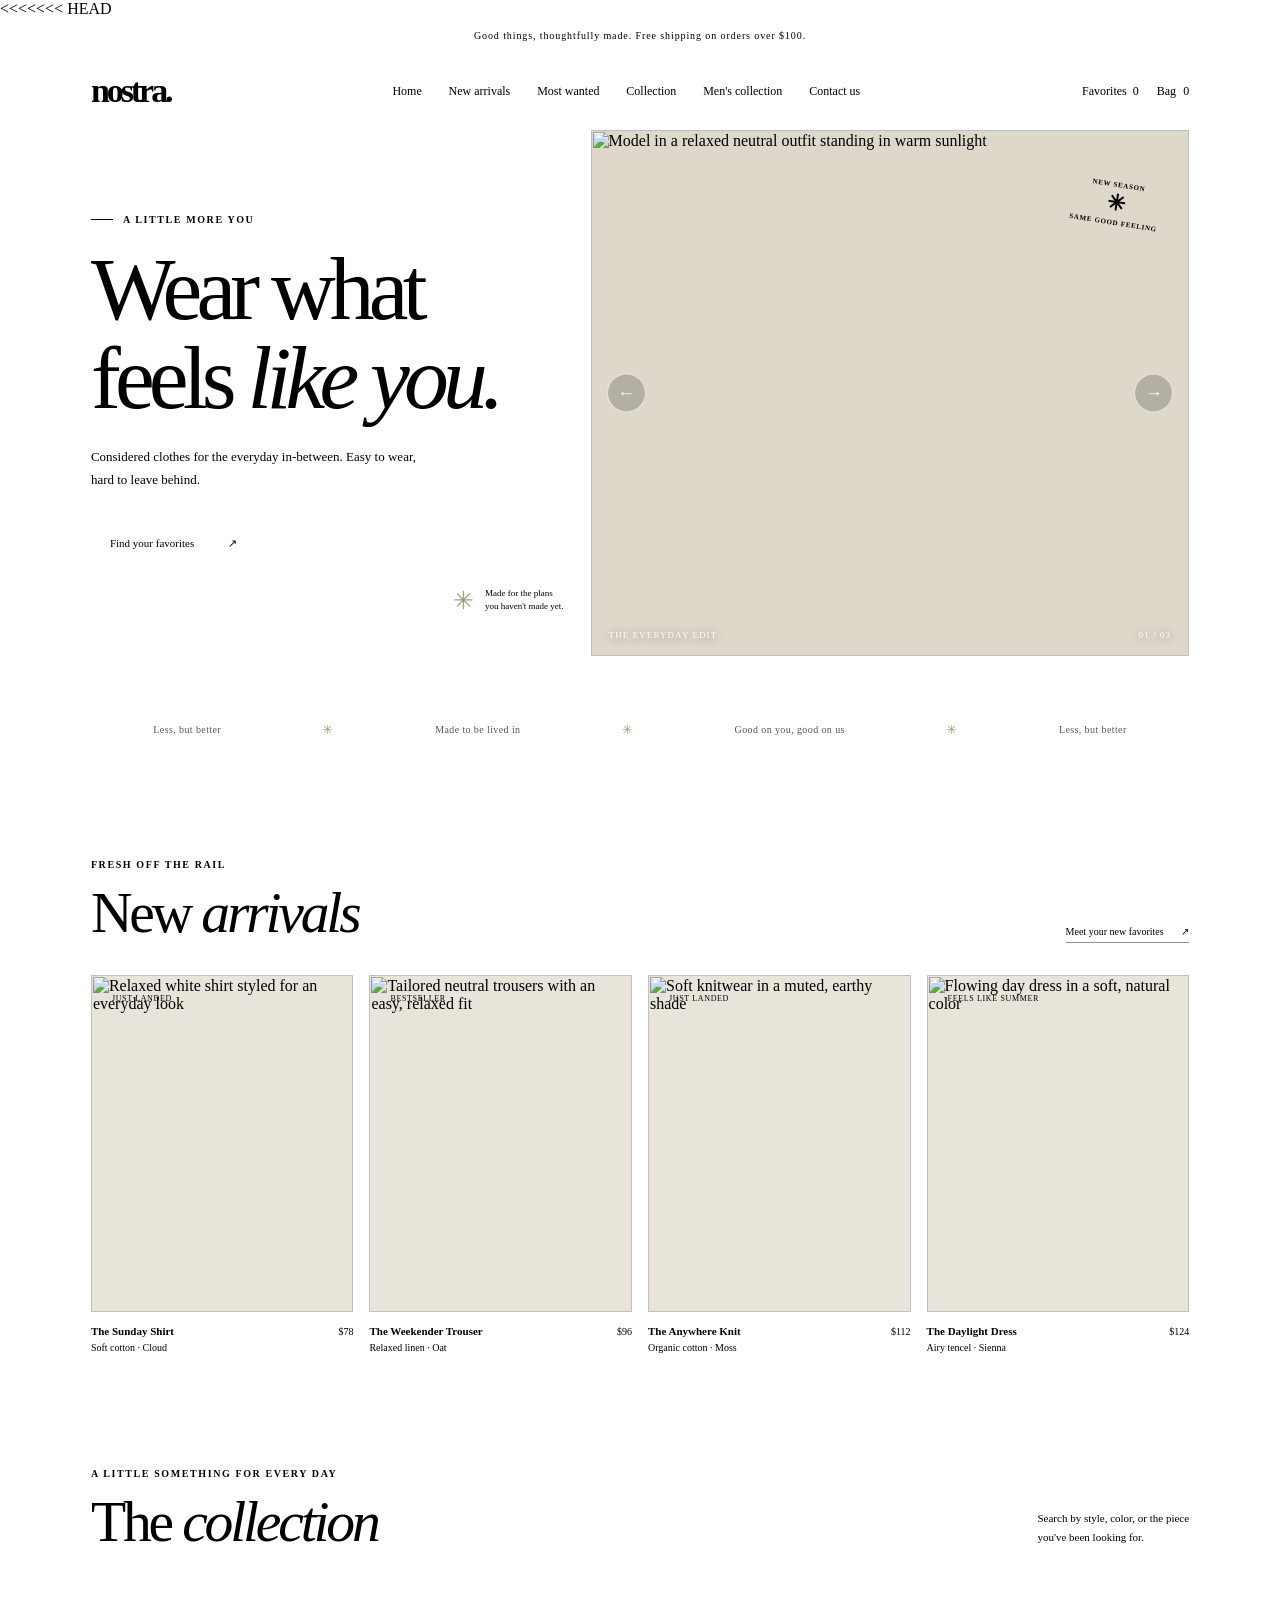
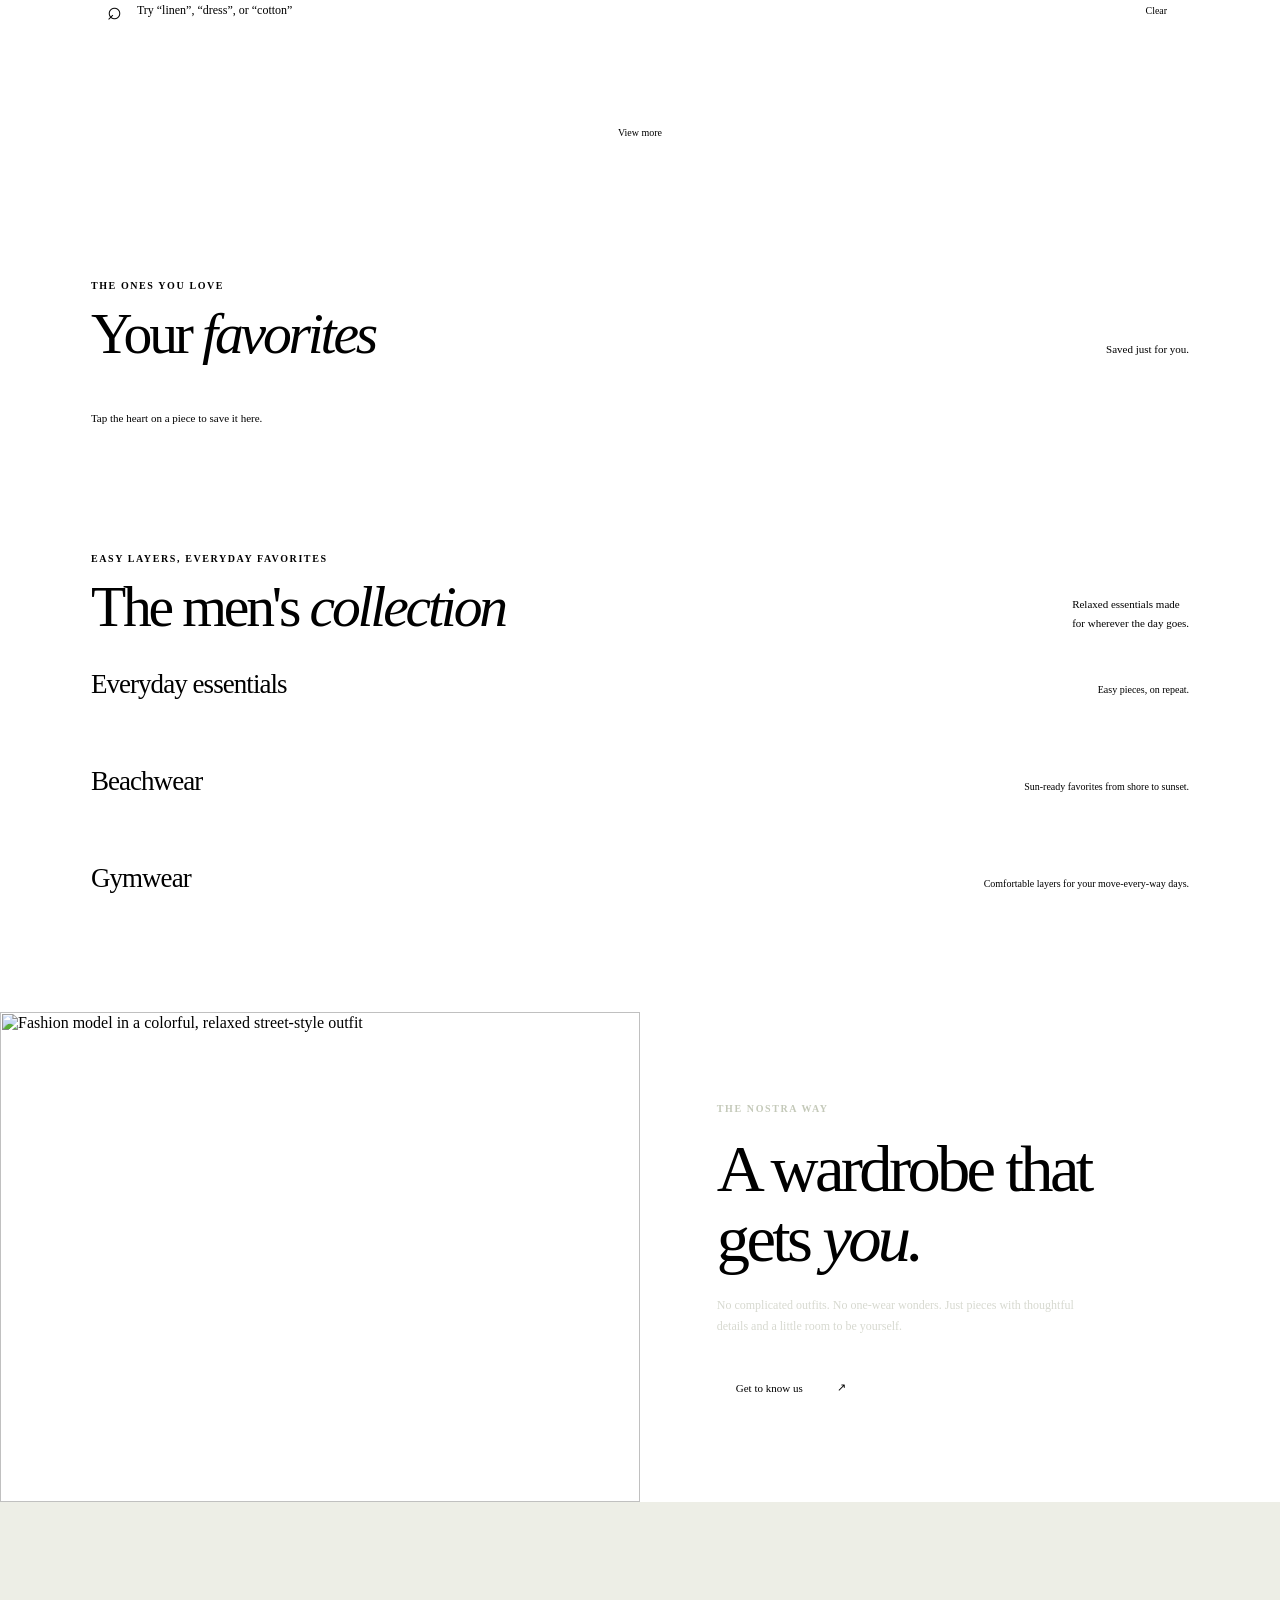
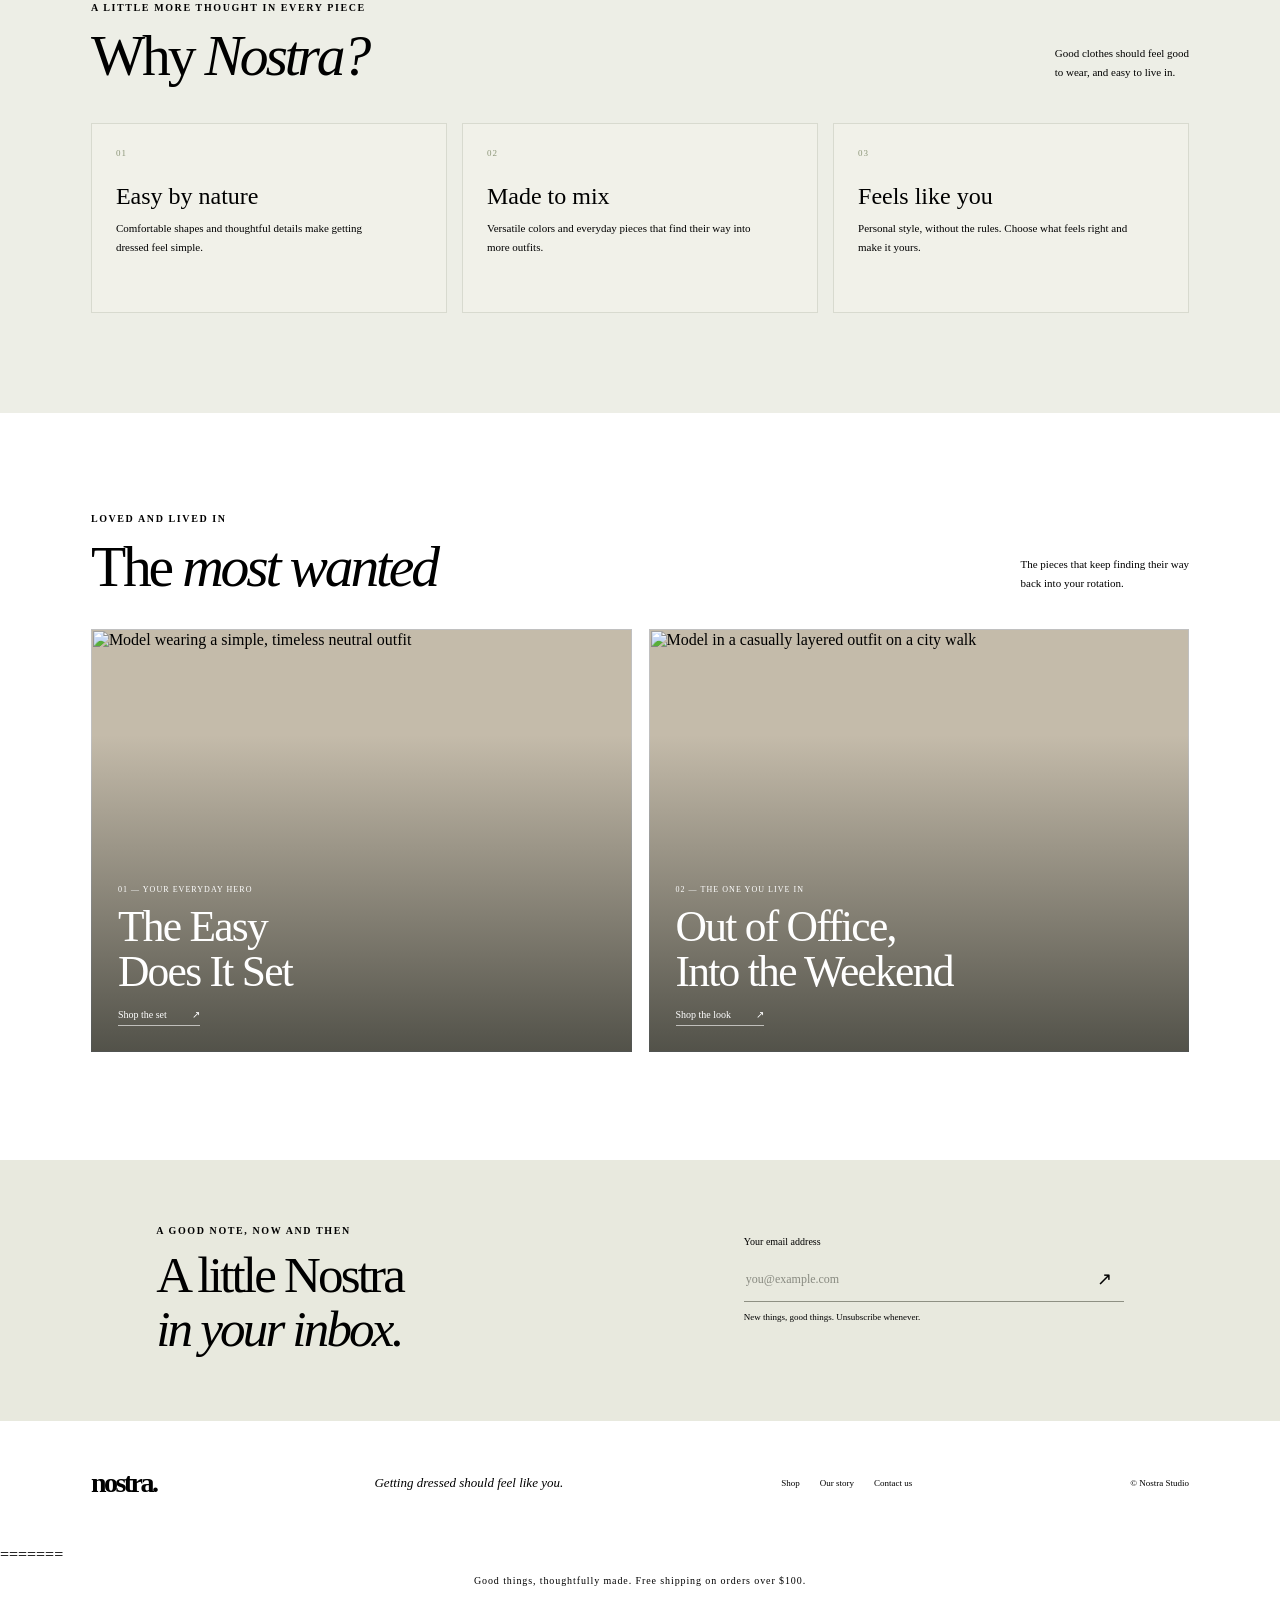
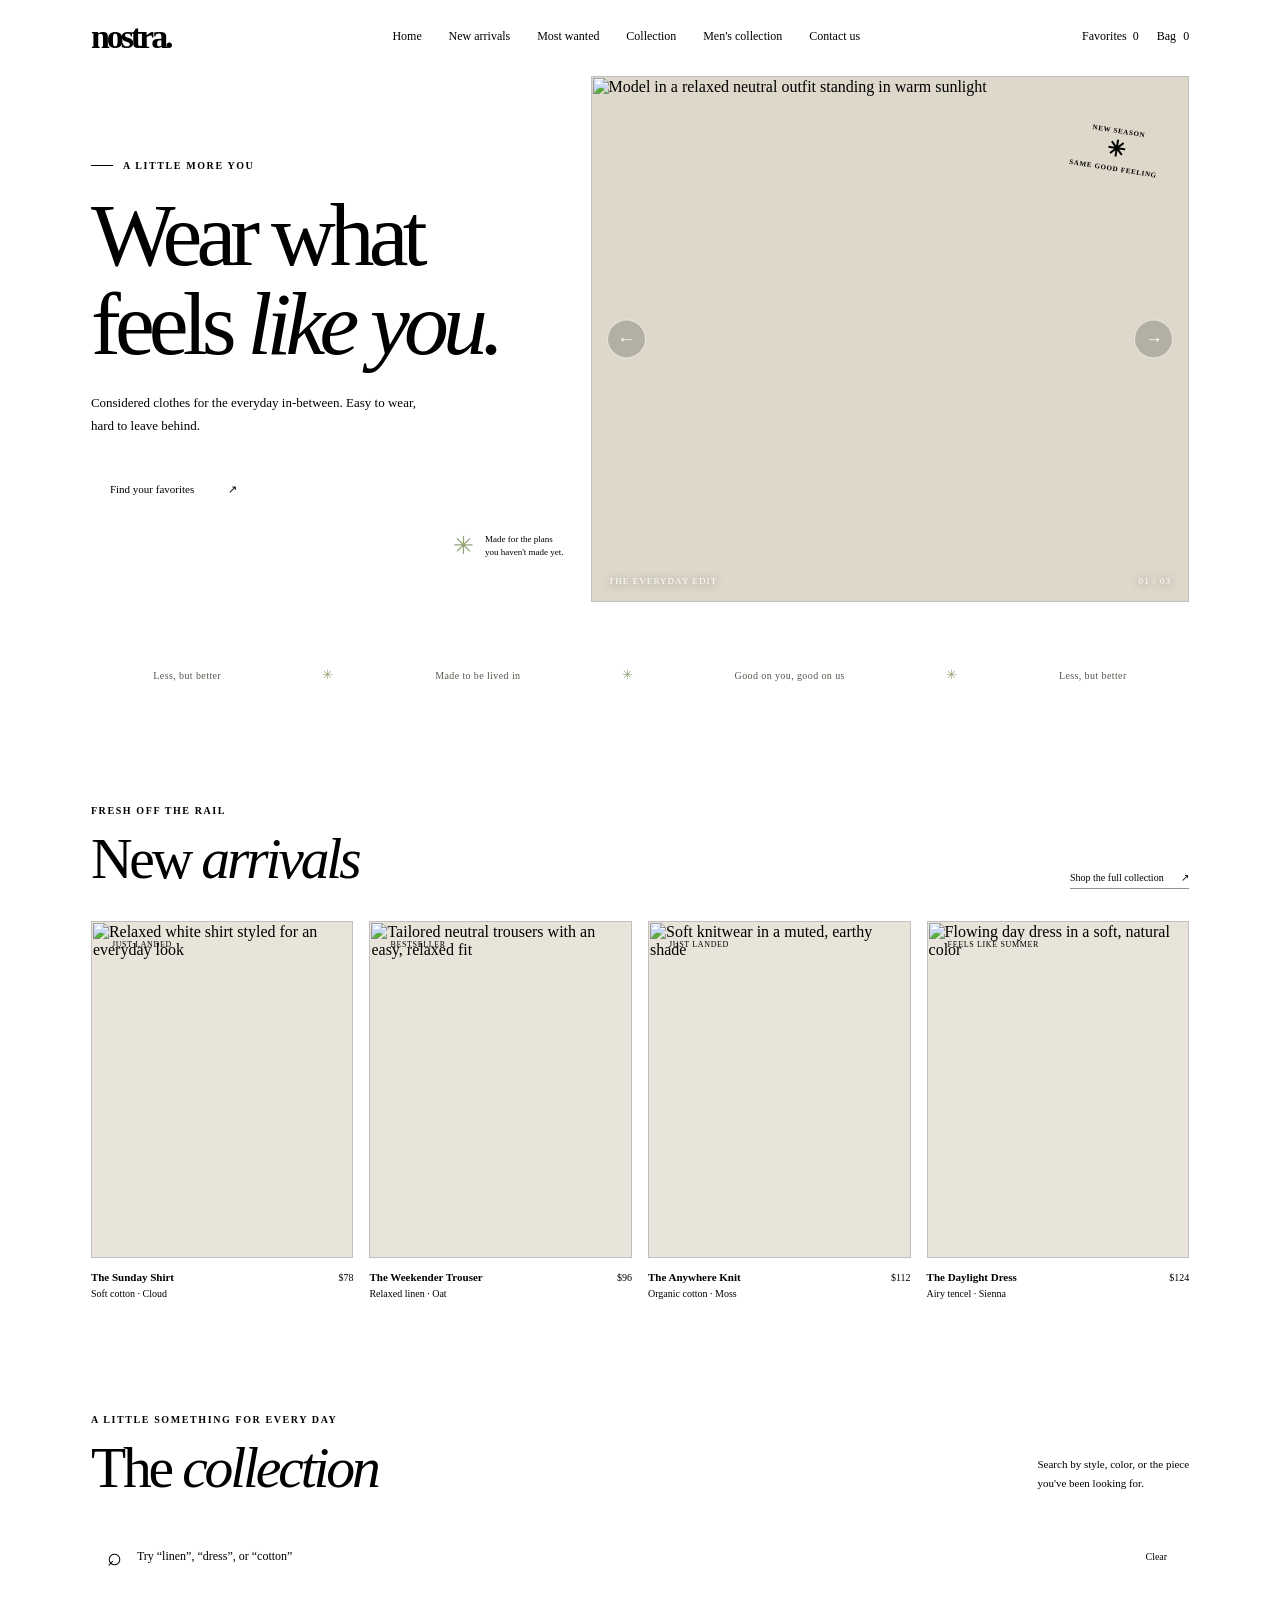
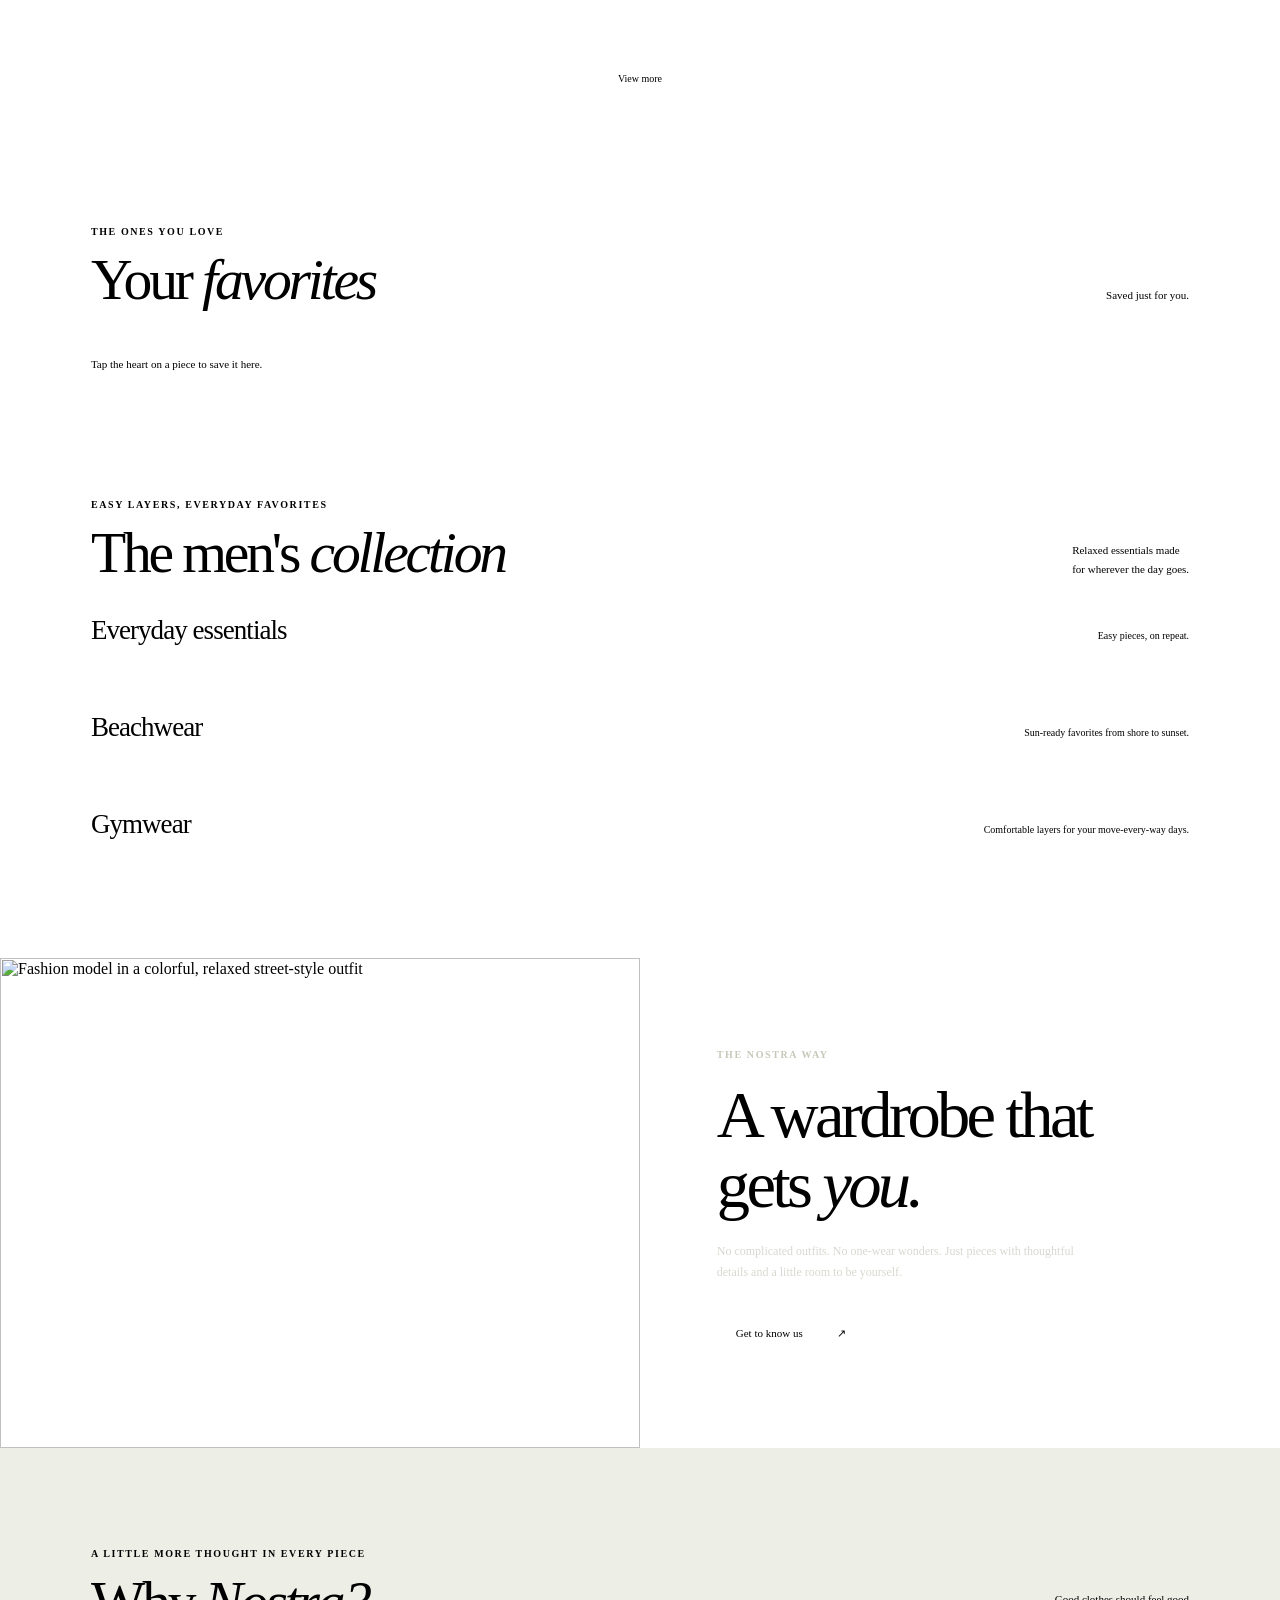
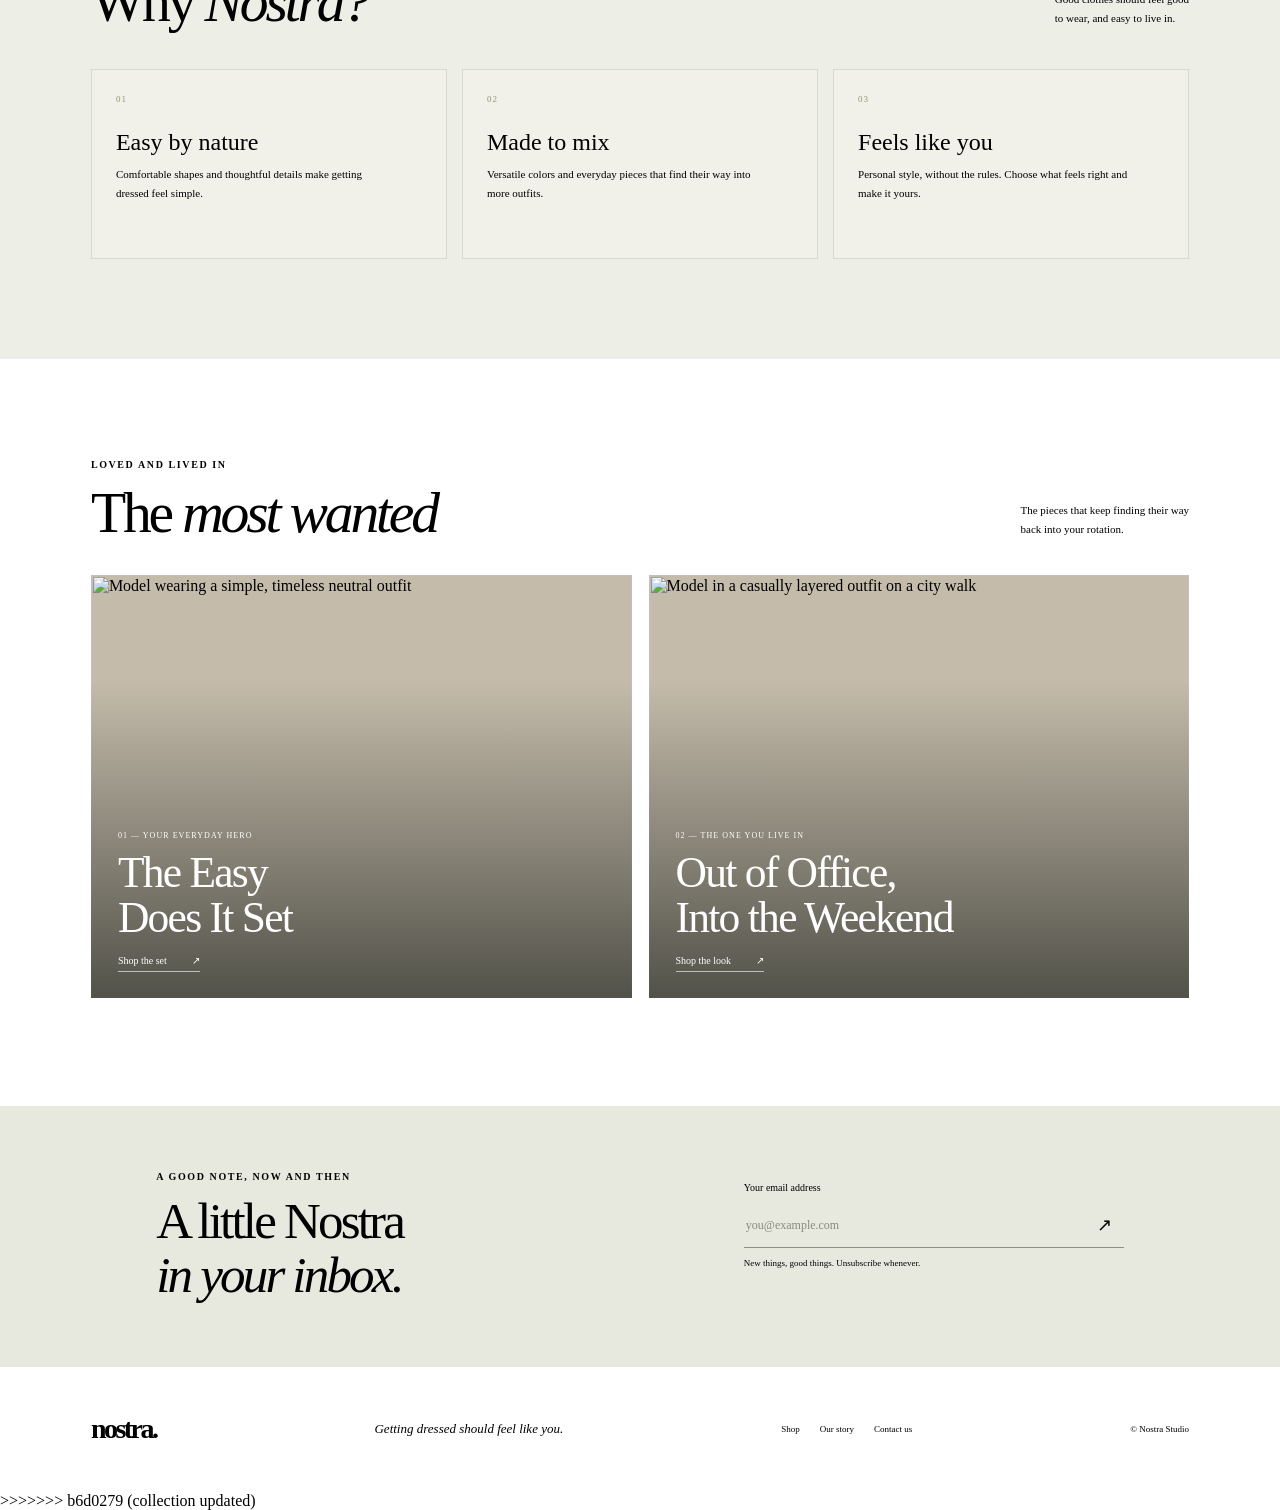
==== commit 26b6dbd8: "collection" ====
--- a/index.html
+++ b/index.html
@@ -1,3 +1,4 @@
+<<<<<<< HEAD
 <!doctype html>
 <html lang="en">
   <head>
@@ -382,4 +383,391 @@
       <span class="copyright">© <span id="current-year"></span> Nostra Studio</span>
     </footer>
   </body>
+=======
+<!doctype html>
+<html lang="en">
+  <head>
+    <meta charset="UTF-8" />
+    <meta name="viewport" content="width=device-width, initial-scale=1.0" />
+    <meta
+      name="description"
+      content="Meet Nostra: thoughtful everyday fashion, made to move with you."
+    />
+    <meta name="theme-color" content="#f6f4ed" />
+    <title>Nostra — Made for your everyday</title>
+    <link rel="preconnect" href="https://images.unsplash.com" />
+    <link rel="stylesheet" href="styles.css" />
+    <script src="catalog.js" defer></script>
+    <script src="script.js" defer></script>
+  </head>
+  <body>
+    <div class="announcement">
+      <p>Good things, thoughtfully made. Free shipping on orders over $100.</p>
+    </div>
+
+    <header class="site-header">
+      <a class="wordmark" href="index.html#home" aria-label="Nostra home">nostra<span>.</span></a>
+
+      <button
+        class="menu-toggle"
+        type="button"
+        aria-expanded="false"
+        aria-controls="main-navigation"
+        aria-label="Open navigation"
+      >
+        <span></span>
+        <span></span>
+      </button>
+
+      <nav class="main-navigation" id="main-navigation" aria-label="Main navigation">
+        <a href="index.html#home">Home</a>
+        <a href="index.html#new-arrivals">New arrivals</a>
+        <a href="index.html#bestsellers">Most wanted</a>
+        <a href="collection.html">Collection</a>
+        <a href="index.html#mens-collection">Men's collection</a>
+        <a href="contact.html">Contact us</a>
+      </nav>
+
+      <div class="header-actions">
+        <a class="favorites-link" href="#favorites">Favorites <span class="favorites-count">0</span></a>
+        <a class="bag-link" href="#shopping-bag" aria-label="Shopping bag, 0 items" aria-controls="shopping-bag">
+          Bag <span class="bag-count">0</span>
+        </a>
+      </div>
+    </header>
+
+    <div class="cart-layer" hidden>
+      <button class="cart-backdrop" type="button" aria-label="Close shopping bag"></button>
+      <aside
+        class="cart-drawer"
+        id="shopping-bag"
+        role="dialog"
+        aria-modal="true"
+        aria-hidden="true"
+        aria-labelledby="cart-title"
+        tabindex="-1"
+      >
+        <div class="cart-header">
+          <div>
+            <p class="eyebrow">Your good picks</p>
+            <h2 id="cart-title">Your bag <span class="cart-heading-count">(0)</span></h2>
+          </div>
+          <button class="cart-close" type="button" aria-label="Close shopping bag">×</button>
+        </div>
+        <div class="cart-items"></div>
+        <p class="cart-empty">Your bag is waiting for something lovely.</p>
+        <div class="cart-summary">
+          <div class="cart-subtotal-row">
+            <span>Subtotal</span>
+            <span class="cart-subtotal">$0.00</span>
+          </div>
+          <p>Shipping and taxes are calculated at checkout.</p>
+          <button class="cart-continue" type="button">Continue shopping</button>
+        </div>
+      </aside>
+    </div>
+
+    <main>
+      <section class="hero" id="home" aria-labelledby="hero-title">
+        <div class="hero-copy">
+          <p class="eyebrow"><span class="eyebrow-line"></span> A little more you</p>
+          <h1 id="hero-title">Wear what<br />feels <em>like you.</em></h1>
+          <p class="hero-description">
+            Considered clothes for the everyday in-between. Easy to wear, hard to
+            leave behind.
+          </p>
+          <a class="button button-dark" href="#new-arrivals">
+            Find your favorites <span aria-hidden="true">↗</span>
+          </a>
+          <div class="hero-note">
+            <span class="hero-note-mark" aria-hidden="true">✳</span>
+            <span>Made for the plans<br />you haven't made yet.</span>
+          </div>
+        </div>
+        <div class="hero-image-wrap">
+          <img
+            class="hero-image"
+            data-hero-image
+            src="https://images.unsplash.com/photo-1539109136881-3be0616acf4b?auto=format&fit=crop&w=1400&q=85"
+            alt="Model in a relaxed neutral outfit standing in warm sunlight"
+            fetchpriority="high"
+            draggable="false"
+          />
+          <div class="image-caption">
+            <span data-hero-caption>THE EVERYDAY EDIT</span>
+            <span data-hero-count>01 / 03</span>
+          </div>
+          <button class="hero-control hero-prev" type="button" aria-label="Show previous hero image">←</button>
+          <button class="hero-control hero-next" type="button" aria-label="Show next hero image">→</button>
+          <div class="hero-sticker" aria-label="New season, same good feeling">
+            <span>NEW SEASON</span>
+            <span class="sticker-star" aria-hidden="true">✳</span>
+            <span>SAME GOOD FEELING</span>
+          </div>
+        </div>
+      </section>
+
+      <div class="values-strip" aria-label="Our values">
+        <span>Less, but better</span><span aria-hidden="true">✳</span>
+        <span>Made to be lived in</span><span aria-hidden="true">✳</span>
+        <span>Good on you, good on us</span><span aria-hidden="true">✳</span>
+        <span>Less, but better</span>
+      </div>
+
+      <section class="collection section-wrap" id="new-arrivals" aria-labelledby="new-title">
+        <div class="section-heading">
+          <div>
+            <p class="eyebrow">Fresh off the rail</p>
+            <h2 id="new-title">New <em>arrivals</em></h2>
+          </div>
+          <a class="text-link" href="collection.html">Shop the full collection <span aria-hidden="true">↗</span></a>
+        </div>
+
+        <div class="product-grid">
+          <article class="product-card">
+            <a class="product-image-link" href="#bestsellers" aria-label="Shop the Sunday Shirt">
+              <img
+                src="https://images.unsplash.com/photo-1598554747436-c9293d6a588f?auto=format&fit=crop&w=900&q=80"
+                alt="Relaxed white shirt styled for an everyday look"
+                loading="lazy"
+              />
+              <span class="product-label">JUST LANDED</span>
+            </a>
+            <div class="product-info">
+              <div><h3>The Sunday Shirt</h3><p>Soft cotton · Cloud</p></div>
+              <span class="product-price">$78</span>
+            </div>
+          </article>
+
+          <article class="product-card">
+            <a class="product-image-link" href="#bestsellers" aria-label="Shop the Weekender Trouser">
+              <img
+                src="https://images.unsplash.com/photo-1541099649105-f69ad21f3246?auto=format&fit=crop&w=900&q=80"
+                alt="Tailored neutral trousers with an easy, relaxed fit"
+                loading="lazy"
+              />
+              <span class="product-label">BESTSELLER</span>
+            </a>
+            <div class="product-info">
+              <div><h3>The Weekender Trouser</h3><p>Relaxed linen · Oat</p></div>
+              <span class="product-price">$96</span>
+            </div>
+          </article>
+
+          <article class="product-card">
+            <a class="product-image-link" href="#bestsellers" aria-label="Shop the Anywhere Knit">
+              <img
+                src="https://images.unsplash.com/photo-1576566588028-4147f3842f27?auto=format&fit=crop&w=900&q=80"
+                alt="Soft knitwear in a muted, earthy shade"
+                loading="lazy"
+              />
+              <span class="product-label">JUST LANDED</span>
+            </a>
+            <div class="product-info">
+              <div><h3>The Anywhere Knit</h3><p>Organic cotton · Moss</p></div>
+              <span class="product-price">$112</span>
+            </div>
+          </article>
+
+          <article class="product-card">
+            <a class="product-image-link" href="#bestsellers" aria-label="Shop the Daylight Dress">
+              <img
+                src="https://images.unsplash.com/photo-1496747611176-843222e1e57c?auto=format&fit=crop&w=900&q=80"
+                alt="Flowing day dress in a soft, natural color"
+                loading="lazy"
+              />
+              <span class="product-label">FEELS LIKE SUMMER</span>
+            </a>
+            <div class="product-info">
+              <div><h3>The Daylight Dress</h3><p>Airy tencel · Sienna</p></div>
+              <span class="product-price">$124</span>
+            </div>
+          </article>
+        </div>
+      </section>
+
+      <section class="collection-search section-wrap" id="collection" aria-labelledby="collection-title">
+        <div class="section-heading">
+          <div>
+            <p class="eyebrow">A little something for every day</p>
+            <h2 id="collection-title">The <em>collection</em></h2>
+          </div>
+          <p class="heading-note">Search by style, color, or the piece<br />you've been looking for.</p>
+        </div>
+        <form class="collection-search-form" role="search">
+          <label class="visually-hidden" for="collection-search">Search the collection</label>
+          <span class="search-icon" aria-hidden="true">⌕</span>
+          <input
+            id="collection-search"
+            type="search"
+            name="q"
+            placeholder="Try “linen”, “dress”, or “cotton”"
+            autocomplete="off"
+          />
+          <button type="reset" aria-label="Clear search">Clear</button>
+        </form>
+        <p class="search-results-count" aria-live="polite"></p>
+        <div class="search-product-grid"></div>
+        <button class="view-more-button" type="button" aria-expanded="false">View more</button>
+        <p class="no-search-results" hidden>No pieces found. Try another style or color.</p>
+      </section>
+
+      <section class="favorites-section section-wrap" id="favorites" aria-labelledby="favorites-title">
+        <div class="section-heading">
+          <div>
+            <p class="eyebrow">The ones you love</p>
+            <h2 id="favorites-title">Your <em>favorites</em></h2>
+          </div>
+          <p class="heading-note">Saved just for you.</p>
+        </div>
+        <div class="favorites-grid product-grid"></div>
+        <p class="favorites-empty">Tap the heart on a piece to save it here.</p>
+        <p class="favorites-message" aria-live="polite"></p>
+      </section>
+
+      <section class="collection mens-collection section-wrap" id="mens-collection" aria-labelledby="mens-title">
+        <div class="section-heading">
+          <div>
+            <p class="eyebrow">Easy layers, everyday favorites</p>
+            <h2 id="mens-title">The men's <em>collection</em></h2>
+          </div>
+          <p class="heading-note">Relaxed essentials made<br />for wherever the day goes.</p>
+        </div>
+        <div class="mens-category">
+          <div class="mens-category-heading">
+            <h3>Everyday essentials</h3>
+            <p>Easy pieces, on repeat.</p>
+          </div>
+          <div class="mens-product-grid"></div>
+        </div>
+        <div class="mens-category">
+          <div class="mens-category-heading">
+            <h3>Beachwear</h3>
+            <p>Sun-ready favorites from shore to sunset.</p>
+          </div>
+          <div class="beach-product-grid"></div>
+        </div>
+        <div class="mens-category">
+          <div class="mens-category-heading">
+            <h3>Gymwear</h3>
+            <p>Comfortable layers for your move-every-way days.</p>
+          </div>
+          <div class="gym-product-grid"></div>
+        </div>
+      </section>
+
+      <section class="story-banner" id="our-story" aria-labelledby="story-title">
+        <div class="story-image">
+          <img
+            src="https://images.unsplash.com/photo-1509631179647-0177331693ae?auto=format&fit=crop&w=1200&q=85"
+            alt="Fashion model in a colorful, relaxed street-style outfit"
+            loading="lazy"
+          />
+        </div>
+        <div class="story-copy">
+          <p class="eyebrow">The Nostra way</p>
+          <h2 id="story-title">A wardrobe that<br />gets <em>you.</em></h2>
+          <p>
+            No complicated outfits. No one-wear wonders. Just pieces with
+            thoughtful details and a little room to be yourself.
+          </p>
+          <a class="button button-light" href="#bestsellers">
+            Get to know us <span aria-hidden="true">↗</span>
+          </a>
+          <span class="story-decoration" aria-hidden="true">n.</span>
+        </div>
+      </section>
+
+      <section class="why-nostra section-wrap" id="why-nostra" aria-labelledby="why-title">
+        <div class="section-heading">
+          <div>
+            <p class="eyebrow">A little more thought in every piece</p>
+            <h2 id="why-title">Why <em>Nostra?</em></h2>
+          </div>
+          <p class="heading-note">Good clothes should feel good<br />to wear, and easy to live in.</p>
+        </div>
+        <div class="why-grid">
+          <article class="why-card">
+            <span class="why-number">01</span>
+            <h3>Easy by nature</h3>
+            <p>Comfortable shapes and thoughtful details make getting dressed feel simple.</p>
+          </article>
+          <article class="why-card">
+            <span class="why-number">02</span>
+            <h3>Made to mix</h3>
+            <p>Versatile colors and everyday pieces that find their way into more outfits.</p>
+          </article>
+          <article class="why-card">
+            <span class="why-number">03</span>
+            <h3>Feels like you</h3>
+            <p>Personal style, without the rules. Choose what feels right and make it yours.</p>
+          </article>
+        </div>
+      </section>
+
+      <section class="collection bestsellers section-wrap" id="bestsellers" aria-labelledby="best-title">
+        <div class="section-heading">
+          <div>
+            <p class="eyebrow">Loved and lived in</p>
+            <h2 id="best-title">The <em>most wanted</em></h2>
+          </div>
+          <p class="heading-note">The pieces that keep finding their way<br />back into your rotation.</p>
+        </div>
+        <div class="best-grid">
+          <article class="best-card">
+            <img
+              src="https://images.unsplash.com/photo-1485230895905-ec40ba36b9bc?auto=format&fit=crop&w=1100&q=85"
+              alt="Model wearing a simple, timeless neutral outfit"
+              loading="lazy"
+            />
+            <div class="best-card-overlay">
+              <span>01 — YOUR EVERYDAY HERO</span>
+              <h3>The Easy<br />Does It Set</h3>
+              <a href="#new-arrivals" aria-label="Shop the Easy Does It Set">Shop the set <span aria-hidden="true">↗</span></a>
+            </div>
+          </article>
+          <article class="best-card">
+            <img
+              src="https://images.unsplash.com/photo-1529139574466-a303027c1d8b?auto=format&fit=crop&w=1100&q=85"
+              alt="Model in a casually layered outfit on a city walk"
+              loading="lazy"
+            />
+            <div class="best-card-overlay">
+              <span>02 — THE ONE YOU LIVE IN</span>
+              <h3>Out of Office,<br />Into the Weekend</h3>
+              <a href="#new-arrivals" aria-label="Shop weekend favorites">Shop the look <span aria-hidden="true">↗</span></a>
+            </div>
+          </article>
+        </div>
+      </section>
+
+      <section class="newsletter" aria-labelledby="newsletter-title">
+        <div>
+          <p class="eyebrow">A good note, now and then</p>
+          <h2 id="newsletter-title">A little Nostra<br /><em>in your inbox.</em></h2>
+        </div>
+        <form class="newsletter-form">
+          <label for="email-address">Your email address</label>
+          <div class="email-field">
+            <input id="email-address" name="email" type="email" placeholder="you@example.com" autocomplete="email" required />
+            <button type="submit" aria-label="Subscribe to the newsletter">↗</button>
+          </div>
+          <p class="form-message" aria-live="polite">New things, good things. Unsubscribe whenever.</p>
+        </form>
+      </section>
+
+    </main>
+
+    <footer class="site-footer">
+      <a class="wordmark footer-wordmark" href="index.html#home">nostra<span>.</span></a>
+      <p>Getting dressed should feel like you.</p>
+      <div class="footer-links">
+        <a href="index.html#new-arrivals">Shop</a>
+        <a href="index.html#our-story">Our story</a>
+        <a href="contact.html">Contact us</a>
+      </div>
+      <span class="copyright">© <span id="current-year"></span> Nostra Studio</span>
+    </footer>
+  </body>
+>>>>>>> b6d0279 (collection updated)
 </html>
--- a/styles.css
+++ b/styles.css
@@ -1,3 +1,4 @@
+<<<<<<< HEAD
 @import url("https://fonts.googleapis.com/css2?family=DM+Sans:wght@400;500;600;700&family=Playfair+Display:ital,wght@0,500;0,600;0,700;1,500;1,600&display=swap");
 
 :root {
@@ -1792,3 +1793,2028 @@
     transition-duration: 0.01ms !important;
   }
 }
+=======
+@import url("https://fonts.googleapis.com/css2?family=DM+Sans:wght@400;500;600;700&family=Playfair+Display:ital,wght@0,500;0,600;0,700;1,500;1,600&display=swap");
+
+:root {
+  color-scheme: light;
+  --ink: #20231d;
+  --muted: #77796e;
+  --paper: #f6f4ed;
+  --white: #fffefa;
+  --accent: #c2d4a3;
+  --wordmark-dot: #d26d50;
+  --olive: #333e2c;
+  --line: #deddd4;
+  --sans: "DM Sans", sans-serif;
+  --serif: "Playfair Display", Georgia, serif;
+}
+
+* {
+  box-sizing: border-box;
+}
+
+html {
+  scroll-behavior: smooth;
+  scroll-padding-top: 95px;
+}
+
+body {
+  margin: 0;
+  color: var(--ink);
+  background: var(--paper);
+  font-family: var(--sans);
+  -webkit-font-smoothing: antialiased;
+}
+
+img {
+  display: block;
+  width: 100%;
+}
+
+a {
+  color: inherit;
+  text-decoration: none;
+}
+
+button,
+input {
+  font: inherit;
+}
+
+.announcement {
+  min-height: 34px;
+  display: grid;
+  place-items: center;
+  padding: 7px 16px;
+  color: var(--white);
+  background: var(--olive);
+  text-align: center;
+}
+
+.announcement p {
+  margin: 0;
+  font-size: 10px;
+  letter-spacing: 0.09em;
+}
+
+.site-header {
+  position: relative;
+  z-index: 5;
+  height: 78px;
+  display: grid;
+  grid-template-columns: auto 1fr auto;
+  align-items: center;
+  padding: 0 7.1%;
+  background: var(--paper);
+}
+
+.wordmark {
+  width: fit-content;
+  font-size: 34px;
+  font-weight: 700;
+  letter-spacing: -0.09em;
+}
+
+.wordmark span {
+  color: var(--wordmark-dot);
+}
+
+.main-navigation {
+  display: flex;
+  justify-content: center;
+  gap: clamp(14px, 2.1vw, 30px);
+}
+
+.main-navigation.is-open {
+  display: flex;
+}
+
+.main-navigation a {
+  position: relative;
+  color: var(--ink);
+  padding: 12px 0;
+  transition: color 180ms ease;
+}
+
+.main-navigation a::after {
+  position: absolute;
+  right: 0;
+  bottom: 6px;
+  left: 0;
+  height: 1px;
+  background: var(--wordmark-dot);
+  content: "";
+  transform: scaleX(0);
+  transform-origin: left;
+  transition: transform 180ms ease;
+}
+
+.main-navigation a:hover,
+.main-navigation a:focus-visible,
+.main-navigation a:active {
+  color: var(--wordmark-dot);
+}
+
+.main-navigation a:hover::after,
+.main-navigation a:focus-visible::after,
+.main-navigation a:active::after {
+  transform: scaleX(1);
+}
+
+.main-navigation a,
+.bag-link {
+  font-size: 12px;
+  font-weight: 500;
+}
+
+.footer-links a,
+.text-link {
+  transition: opacity 180ms ease;
+}
+
+.footer-links a:hover,
+.text-link:hover {
+  opacity: 0.62;
+}
+
+.header-actions {
+  display: flex;
+  align-items: center;
+  justify-self: end;
+  gap: 18px;
+}
+
+.favorites-link,
+.bag-link {
+  white-space: nowrap;
+  justify-self: end;
+  font-size: 12px;
+  font-weight: 500;
+}
+
+.favorites-count {
+  margin-left: 3px;
+  color: var(--muted);
+}
+
+.bag-count {
+  margin-left: 4px;
+  color: var(--muted);
+}
+
+.cart-layer[hidden] {
+  display: none;
+}
+
+.cart-layer {
+  position: fixed;
+  z-index: 20;
+  inset: 0;
+}
+
+.cart-backdrop {
+  position: absolute;
+  inset: 0;
+  width: 100%;
+  height: 100%;
+  border: 0;
+  background: #171b1780;
+  cursor: pointer;
+  opacity: 0;
+  transition: opacity 300ms ease;
+}
+
+.cart-drawer {
+  position: absolute;
+  top: 0;
+  right: 0;
+  bottom: 0;
+  width: min(460px, 100%);
+  display: flex;
+  flex-direction: column;
+  padding: 29px;
+  background: var(--paper);
+  box-shadow: -12px 0 36px #171b1721;
+  transform: translateX(100%);
+  transition: transform 350ms cubic-bezier(0.22, 1, 0.36, 1);
+}
+
+.cart-layer.is-open .cart-backdrop {
+  opacity: 1;
+}
+
+.cart-layer.is-open .cart-drawer {
+  transform: translateX(0);
+}
+
+.cart-header {
+  display: flex;
+  align-items: flex-start;
+  justify-content: space-between;
+  padding-bottom: 21px;
+  border-bottom: 1px solid var(--line);
+}
+
+.cart-header .eyebrow {
+  margin-bottom: 8px;
+}
+
+.cart-header h2 {
+  margin: 0;
+  font-family: var(--serif);
+  font-size: 35px;
+  font-weight: 500;
+  letter-spacing: -0.05em;
+}
+
+.cart-heading-count {
+  color: var(--muted);
+  font-family: var(--sans);
+  font-size: 13px;
+  letter-spacing: 0;
+  vertical-align: middle;
+}
+
+.cart-close {
+  width: 40px;
+  height: 40px;
+  border: 1px solid var(--line);
+  border-radius: 50%;
+  background: transparent;
+  cursor: pointer;
+  font-size: 25px;
+  line-height: 1;
+}
+
+.cart-close:focus-visible,
+.cart-quantity button:focus-visible,
+.cart-remove:focus-visible,
+.cart-continue:focus-visible,
+.cart-backdrop:focus-visible {
+  outline: 2px solid var(--wordmark-dot);
+  outline-offset: 3px;
+}
+
+.cart-items {
+  flex: 1;
+  overflow-y: auto;
+}
+
+.cart-items[hidden] {
+  display: none;
+}
+
+.cart-item {
+  display: grid;
+  grid-template-columns: 78px minmax(0, 1fr) auto;
+  align-items: start;
+  gap: 13px;
+  padding: 18px 0;
+  border-bottom: 1px solid var(--line);
+}
+
+.cart-item-image {
+  width: 78px;
+  height: 94px;
+  object-fit: cover;
+  background: #e8e4da;
+}
+
+.cart-item-details h3 {
+  margin: 2px 0 5px;
+  font-size: 11px;
+  font-weight: 600;
+}
+
+.cart-item-details > p {
+  margin: 0 0 7px;
+  color: var(--muted);
+  font-size: 10px;
+}
+
+.cart-item-price,
+.cart-line-total {
+  font-size: 10px;
+}
+
+.cart-item-actions {
+  display: flex;
+  align-items: center;
+  gap: 12px;
+  margin-top: 11px;
+}
+
+.cart-quantity {
+  min-height: 28px;
+  display: inline-flex;
+  align-items: center;
+  gap: 10px;
+  border: 1px solid var(--line);
+}
+
+.cart-quantity button {
+  width: 27px;
+  height: 26px;
+  border: 0;
+  background: transparent;
+  cursor: pointer;
+}
+
+.cart-quantity span {
+  min-width: 10px;
+  font-size: 10px;
+  text-align: center;
+}
+
+.cart-remove {
+  padding: 3px 0;
+  border: 0;
+  border-bottom: 1px solid var(--muted);
+  color: var(--muted);
+  background: transparent;
+  cursor: pointer;
+  font-size: 9px;
+}
+
+.cart-line-total {
+  padding-top: 2px;
+  white-space: nowrap;
+}
+
+.cart-empty {
+  margin: auto 0;
+  color: var(--muted);
+  font-size: 12px;
+  text-align: center;
+}
+
+.cart-empty[hidden] {
+  display: none;
+}
+
+.cart-summary {
+  padding-top: 20px;
+  border-top: 1px solid var(--line);
+}
+
+.cart-subtotal-row {
+  display: flex;
+  justify-content: space-between;
+  font-size: 13px;
+  font-weight: 600;
+}
+
+.cart-summary > p {
+  margin: 9px 0 17px;
+  color: var(--muted);
+  font-size: 9px;
+}
+
+.cart-continue {
+  width: 100%;
+  min-height: 46px;
+  border: 1px solid var(--ink);
+  color: var(--white);
+  background: var(--ink);
+  cursor: pointer;
+  font-size: 11px;
+  transition: color 180ms ease, background 180ms ease;
+}
+
+.cart-continue:hover {
+  color: var(--ink);
+  background: transparent;
+}
+
+.menu-toggle {
+  width: 42px;
+  height: 42px;
+  display: none;
+  flex-direction: column;
+  align-items: center;
+  justify-content: center;
+  gap: 5px;
+  border: 0;
+  background: transparent;
+  cursor: pointer;
+}
+
+.menu-toggle span {
+  width: 20px;
+  height: 1px;
+  background: var(--ink);
+}
+
+.menu-toggle:focus-visible,
+.hero-control:focus-visible,
+.collection-search-form button:focus-visible,
+.collection-search-form input:focus-visible {
+  outline: 2px solid #859b67;
+  outline-offset: 3px;
+}
+
+.hero {
+  min-height: 570px;
+  display: grid;
+  grid-template-columns: 0.91fr 1.09fr;
+  padding: 0 7.1% 44px;
+}
+
+.hero-copy {
+  position: relative;
+  display: flex;
+  flex-direction: column;
+  align-items: flex-start;
+  justify-content: center;
+  padding: 38px 28px 42px 0;
+}
+
+.eyebrow {
+  margin: 0 0 20px;
+  color: var(--muted);
+  font-size: 10px;
+  font-weight: 600;
+  letter-spacing: 0.16em;
+  text-transform: uppercase;
+}
+
+.hero-copy .eyebrow {
+  display: flex;
+  align-items: center;
+  gap: 10px;
+}
+
+.eyebrow-line {
+  width: 22px;
+  height: 1px;
+  background: currentColor;
+}
+
+h1,
+h2,
+h3,
+p {
+  margin-top: 0;
+}
+
+.hero h1 {
+  margin: 0;
+  font-family: var(--serif);
+  font-size: clamp(58px, 7vw, 94px);
+  font-weight: 500;
+  letter-spacing: -0.065em;
+  line-height: 0.99;
+}
+
+.hero h1 em,
+.section-heading h2 em,
+.story-copy h2 em,
+.newsletter h2 em {
+  font-weight: 500;
+}
+
+.hero-description {
+  max-width: 340px;
+  margin: 22px 0 27px;
+  color: var(--muted);
+  font-size: 13px;
+  line-height: 1.8;
+}
+
+.button {
+  min-height: 49px;
+  display: inline-flex;
+  align-items: center;
+  justify-content: center;
+  gap: 34px;
+  padding: 0 19px;
+  font-size: 11px;
+  font-weight: 500;
+  transition: transform 180ms ease, background 180ms ease;
+}
+
+.button:hover {
+  transform: translateY(-2px);
+}
+
+.button-dark {
+  color: var(--white);
+  background: var(--ink);
+}
+
+.button-dark:hover {
+  background: #41473a;
+}
+
+.button-light {
+  color: var(--ink);
+  background: var(--white);
+}
+
+.hero-note {
+  position: absolute;
+  right: 27px;
+  bottom: 37px;
+  display: flex;
+  align-items: center;
+  gap: 11px;
+  color: var(--muted);
+  font-size: 9px;
+  line-height: 1.5;
+}
+
+.hero-note-mark {
+  color: #91a375;
+  font-size: 25px;
+}
+
+.hero-image-wrap {
+  position: relative;
+  min-height: 510px;
+  overflow: hidden;
+  background: #ded8ca;
+  touch-action: pan-y;
+  user-select: none;
+}
+
+.hero-image {
+  position: absolute;
+  width: 100%;
+  height: 100%;
+  object-fit: cover;
+  object-position: center 35%;
+  user-select: none;
+  transition: opacity 180ms ease;
+}
+
+.hero-image.is-changing {
+  opacity: 0.4;
+}
+
+.hero-control {
+  position: absolute;
+  z-index: 2;
+  top: 50%;
+  width: 39px;
+  height: 39px;
+  display: grid;
+  place-items: center;
+  border: 1px solid #ffffffa6;
+  border-radius: 50%;
+  color: white;
+  background: #20231d38;
+  cursor: pointer;
+  font-size: 18px;
+  transform: translateY(-50%);
+  transition: background 180ms ease;
+}
+
+.hero-control:hover {
+  background: #20231d8c;
+}
+
+.hero-prev {
+  left: 16px;
+}
+
+.hero-next {
+  right: 16px;
+}
+
+.image-caption {
+  position: absolute;
+  right: 18px;
+  bottom: 16px;
+  left: 18px;
+  display: flex;
+  justify-content: space-between;
+  color: white;
+  font-size: 9px;
+  letter-spacing: 0.12em;
+  text-shadow: 0 1px 8px #2228;
+}
+
+.hero-sticker {
+  position: absolute;
+  top: 28px;
+  right: 27px;
+  width: 92px;
+  height: 92px;
+  display: flex;
+  flex-direction: column;
+  align-items: center;
+  justify-content: center;
+  gap: 4px;
+  border-radius: 50%;
+  color: var(--ink);
+  background: var(--accent);
+  font-size: 7px;
+  font-weight: 700;
+  letter-spacing: 0.1em;
+  text-align: center;
+  transform: rotate(9deg);
+}
+
+.sticker-star {
+  font-size: 22px;
+  line-height: 1;
+}
+
+.values-strip {
+  min-height: 59px;
+  display: flex;
+  align-items: center;
+  justify-content: space-evenly;
+  gap: 12px;
+  padding: 12px 5%;
+  border-top: 1px solid var(--line);
+  border-bottom: 1px solid var(--line);
+  color: #55594e;
+  font-size: 10px;
+  letter-spacing: 0.04em;
+}
+
+.values-strip span:nth-child(even) {
+  color: #94a379;
+  font-size: 13px;
+}
+
+.section-wrap {
+  padding: 100px 7.1%;
+}
+
+.section-heading {
+  display: flex;
+  align-items: end;
+  justify-content: space-between;
+  gap: 24px;
+  margin-bottom: 32px;
+}
+
+.section-heading .eyebrow {
+  margin-bottom: 12px;
+}
+
+.section-heading h2,
+.story-copy h2,
+.newsletter h2 {
+  margin: 0;
+  font-family: var(--serif);
+  font-size: clamp(38px, 4.5vw, 58px);
+  font-weight: 500;
+  letter-spacing: -0.055em;
+  line-height: 1.06;
+}
+
+.text-link {
+  padding-bottom: 5px;
+  border-bottom: 1px solid #929388;
+  font-size: 10px;
+}
+
+.text-link span {
+  margin-left: 15px;
+}
+
+.product-grid {
+  display: grid;
+  grid-template-columns: repeat(4, minmax(0, 1fr));
+  gap: 16px;
+}
+
+.product-image-link {
+  position: relative;
+  display: block;
+  aspect-ratio: 0.78;
+  overflow: hidden;
+  background: #e8e4da;
+}
+
+.product-media {
+  position: relative;
+}
+
+.product-image-link img {
+  height: 100%;
+  object-fit: cover;
+  transition: transform 450ms cubic-bezier(0.2, 0.7, 0.2, 1);
+}
+
+.product-image-link:hover img {
+  transform: scale(1.045);
+}
+
+.favorite-button {
+  position: absolute;
+  z-index: 2;
+  top: 11px;
+  right: 11px;
+  width: 36px;
+  height: 36px;
+  display: grid;
+  place-items: center;
+  padding: 0;
+  border: 0;
+  border-radius: 50%;
+  color: var(--ink);
+  background: #fffefaed;
+  cursor: pointer;
+  font-size: 22px;
+  line-height: 1;
+  transition: color 180ms ease, transform 180ms ease, background 180ms ease;
+}
+
+.favorite-button:hover {
+  transform: scale(1.08);
+}
+
+.favorite-button[aria-pressed="true"] {
+  color: #c65050;
+  background: var(--white);
+}
+
+.favorite-button:focus-visible {
+  outline: 2px solid #859b67;
+  outline-offset: 2px;
+}
+
+.product-label {
+  position: absolute;
+  top: 12px;
+  left: 12px;
+  padding: 7px 9px;
+  background: var(--paper);
+  font-size: 8px;
+  letter-spacing: 0.08em;
+}
+
+.product-info {
+  display: flex;
+  flex-wrap: wrap;
+  justify-content: space-between;
+  gap: 10px;
+  padding-top: 13px;
+}
+
+.product-info h3 {
+  margin: 0 0 5px;
+  font-size: 11px;
+  font-weight: 600;
+}
+
+.product-info p,
+.product-price {
+  margin: 0;
+  color: var(--muted);
+  font-size: 10px;
+}
+
+.product-price {
+  padding-top: 1px;
+  color: var(--ink);
+}
+
+.add-to-bag-button {
+  position: absolute;
+  z-index: 2;
+  right: 12px;
+  bottom: 12px;
+  left: 12px;
+  min-height: 40px;
+  border: 1px solid var(--ink);
+  color: var(--white);
+  background: var(--ink);
+  cursor: pointer;
+  font-size: 10px;
+  opacity: 0;
+  pointer-events: none;
+  transform: translateY(8px);
+  transition:
+    color 180ms ease,
+    background 180ms ease,
+    opacity 180ms ease,
+    transform 180ms ease;
+}
+
+.product-media:hover .add-to-bag-button,
+.product-media:focus-within .add-to-bag-button {
+  opacity: 1;
+  pointer-events: auto;
+  transform: translateY(0);
+}
+
+.add-to-bag-button:hover {
+  color: var(--ink);
+  background: var(--white);
+}
+
+.add-to-bag-button:focus-visible {
+  outline: 2px solid #859b67;
+  outline-offset: 2px;
+}
+
+@media (hover: none) {
+  .add-to-bag-button {
+    opacity: 1;
+    pointer-events: auto;
+    transform: translateY(0);
+  }
+}
+
+.collection-search {
+  padding-top: 15px;
+}
+
+.collection-page-intro {
+  padding: 75px 7.1% 58px;
+  text-align: center;
+  background: #edeee6;
+}
+
+.collection-page-intro .eyebrow {
+  margin-bottom: 13px;
+}
+
+.collection-page-intro h1 {
+  margin: 0;
+  font-family: var(--serif);
+  font-size: clamp(46px, 6.5vw, 78px);
+  font-weight: 500;
+  letter-spacing: -0.065em;
+}
+
+.collection-page-intro > p:last-child {
+  margin: 15px 0 0;
+  color: var(--muted);
+  font-size: 12px;
+}
+
+.collection-page {
+  padding-top: 68px;
+}
+
+.collection-page-heading {
+  display: flex;
+  align-items: end;
+  justify-content: space-between;
+  gap: 20px;
+  margin-bottom: 27px;
+}
+
+.collection-page-heading .eyebrow {
+  margin-bottom: 10px;
+}
+
+.collection-page-heading h2 {
+  margin: 0;
+  font-family: var(--serif);
+  font-size: clamp(38px, 4.5vw, 56px);
+  font-weight: 500;
+  letter-spacing: -0.055em;
+}
+
+.collection-page-count {
+  margin: 0 0 5px;
+  color: var(--muted);
+  font-size: 11px;
+  white-space: nowrap;
+}
+
+.collection-page-search {
+  min-height: 53px;
+  display: flex;
+  align-items: center;
+  gap: 13px;
+  padding: 0 15px;
+  border: 1px solid var(--line);
+  background: var(--white);
+}
+
+.collection-page-search input {
+  width: 100%;
+  min-width: 0;
+  border: 0;
+  outline: 0;
+  color: var(--ink);
+  background: transparent;
+  font-size: 12px;
+}
+
+.collection-page-search input::placeholder {
+  color: var(--muted);
+}
+
+.collection-page-search button {
+  border: 0;
+  color: var(--muted);
+  background: transparent;
+  cursor: pointer;
+  font-size: 10px;
+}
+
+.collection-filters {
+  display: flex;
+  align-items: end;
+  gap: 13px;
+  margin: 18px 0 29px;
+}
+
+.collection-filters label,
+.product-size-field {
+  display: flex;
+  flex-direction: column;
+  gap: 7px;
+  color: var(--muted);
+  font-size: 9px;
+}
+
+.collection-filters select,
+.product-size-select {
+  min-width: 145px;
+  min-height: 39px;
+  padding: 0 30px 0 11px;
+  border: 1px solid var(--line);
+  border-radius: 0;
+  color: var(--ink);
+  background: var(--white);
+  font: inherit;
+  font-size: 10px;
+}
+
+.collection-filters select:focus-visible,
+.product-size-select:focus-visible,
+.collection-page-search input:focus-visible,
+.collection-page-search button:focus-visible {
+  outline: 2px solid var(--wordmark-dot);
+  outline-offset: 2px;
+}
+
+.clear-filters-button {
+  min-height: 39px;
+  padding: 0 12px;
+  border: 0;
+  color: var(--muted);
+  background: transparent;
+  cursor: pointer;
+  font-size: 10px;
+  text-decoration: underline;
+  text-underline-offset: 3px;
+}
+
+.collection-page-grid {
+  display: grid;
+  grid-template-columns: repeat(4, minmax(0, 1fr));
+  gap: 34px 16px;
+}
+
+.collection-page-grid .product-image-link {
+  aspect-ratio: 0.78;
+}
+
+.collection-page-grid .product-size-field {
+  width: 100%;
+  margin-top: 2px;
+}
+
+.collection-page-grid .product-size-select {
+  width: 100%;
+  min-width: 0;
+}
+
+.collection-page-empty {
+  padding: 45px 0;
+  color: var(--muted);
+  font-size: 13px;
+  text-align: center;
+}
+
+.collection-page-empty[hidden] {
+  display: none;
+}
+
+.collection-view-more[hidden] {
+  display: none;
+}
+
+.favorites-section {
+  padding-top: 25px;
+}
+
+.favorites-empty,
+.favorites-message {
+  color: var(--muted);
+  font-size: 11px;
+  line-height: 1.6;
+}
+
+.favorites-empty {
+  padding: 14px 0;
+}
+
+.favorites-empty[hidden] {
+  display: none;
+}
+
+.favorites-message {
+  margin: 12px 0 0;
+}
+
+.collection-search-form {
+  min-height: 54px;
+  display: flex;
+  align-items: center;
+  gap: 13px;
+  padding: 0 16px;
+  border: 1px solid var(--line);
+  background: var(--white);
+}
+
+.visually-hidden {
+  position: absolute;
+  width: 1px;
+  height: 1px;
+  padding: 0;
+  overflow: hidden;
+  clip: rect(0, 0, 0, 0);
+  white-space: nowrap;
+  clip-path: inset(50%);
+}
+
+.search-icon {
+  color: var(--muted);
+  font-size: 25px;
+  line-height: 1;
+}
+
+.collection-search-form input {
+  width: 100%;
+  min-width: 0;
+  border: 0;
+  outline: 0;
+  color: var(--ink);
+  background: transparent;
+  font-size: 12px;
+}
+
+.collection-search-form input::placeholder {
+  color: var(--muted);
+}
+
+.collection-search-form button {
+  border: 0;
+  color: var(--muted);
+  background: transparent;
+  cursor: pointer;
+  font-size: 10px;
+}
+
+.search-results-count {
+  min-height: 15px;
+  margin: 16px 0 12px;
+  color: var(--muted);
+  font-size: 10px;
+}
+
+.search-product-grid {
+  display: grid;
+  grid-template-columns: repeat(4, minmax(0, 1fr));
+  gap: 16px;
+}
+
+.search-product-grid .product-image-link {
+  aspect-ratio: 0.84;
+}
+
+.no-search-results {
+  padding: 32px 0;
+  color: var(--muted);
+  font-size: 13px;
+}
+
+.view-more-button {
+  min-width: 128px;
+  min-height: 44px;
+  display: block;
+  margin: 30px auto 0;
+  padding: 0 19px;
+  border: 1px solid var(--ink);
+  color: var(--ink);
+  background: transparent;
+  cursor: pointer;
+  font-size: 10px;
+  transition: color 180ms ease, background 180ms ease;
+}
+
+.view-more-button:hover {
+  color: var(--white);
+  background: var(--ink);
+}
+
+.view-more-button[hidden] {
+  display: none;
+}
+
+.mens-collection {
+  padding-top: 0;
+}
+
+.mens-category + .mens-category {
+  margin-top: 48px;
+}
+
+.mens-category-heading {
+  display: flex;
+  align-items: baseline;
+  justify-content: space-between;
+  gap: 18px;
+  margin-bottom: 18px;
+}
+
+.mens-category-heading h3 {
+  margin: 0;
+  font-family: var(--serif);
+  font-size: 27px;
+  font-weight: 500;
+  letter-spacing: -0.035em;
+}
+
+.mens-category-heading p {
+  margin: 0;
+  color: var(--muted);
+  font-size: 10px;
+}
+
+.mens-product-grid {
+  display: grid;
+  grid-template-columns: repeat(4, minmax(0, 1fr));
+  gap: 16px;
+}
+
+.beach-product-grid,
+.gym-product-grid {
+  display: grid;
+  grid-template-columns: repeat(2, minmax(0, 1fr));
+  gap: 16px;
+}
+
+.beach-product-grid .product-image-link,
+.gym-product-grid .product-image-link {
+  aspect-ratio: 1.15;
+}
+
+.story-banner {
+  min-height: 490px;
+  display: grid;
+  grid-template-columns: 1fr 1fr;
+  color: var(--white);
+  background: var(--olive);
+}
+
+.story-image {
+  min-height: 490px;
+  overflow: hidden;
+}
+
+.story-image img {
+  height: 100%;
+  object-fit: cover;
+}
+
+.story-copy {
+  position: relative;
+  display: flex;
+  flex-direction: column;
+  align-items: flex-start;
+  justify-content: center;
+  padding: 65px 12%;
+  overflow: hidden;
+}
+
+.story-copy .eyebrow {
+  color: #c4c9b9;
+}
+
+.story-copy h2 {
+  font-size: clamp(42px, 5.2vw, 68px);
+}
+
+.story-copy > p:not(.eyebrow) {
+  max-width: 370px;
+  margin: 20px 0 25px;
+  color: #d7d9d0;
+  font-size: 12px;
+  line-height: 1.8;
+}
+
+.story-decoration {
+  position: absolute;
+  right: 13px;
+  bottom: -63px;
+  color: #ffffff0b;
+  font-size: 260px;
+  font-weight: 700;
+  letter-spacing: -0.12em;
+  pointer-events: none;
+}
+
+.bestsellers {
+  padding-top: 100px;
+  padding-bottom: 108px;
+}
+
+.why-nostra {
+  background: #edeee6;
+}
+
+.why-nostra .section-heading {
+  margin-bottom: 37px;
+}
+
+.why-grid {
+  display: grid;
+  grid-template-columns: repeat(3, minmax(0, 1fr));
+  gap: 15px;
+}
+
+.why-card {
+  min-height: 190px;
+  padding: 24px;
+  border: 1px solid #d8dacf;
+  background: #f6f4ed8a;
+}
+
+.why-number {
+  color: #8c9678;
+  font-size: 9px;
+  letter-spacing: 0.12em;
+}
+
+.why-card h3 {
+  margin: 25px 0 9px;
+  font-family: var(--serif);
+  font-size: 24px;
+  font-weight: 500;
+}
+
+.why-card p {
+  max-width: 280px;
+  margin: 0;
+  color: var(--muted);
+  font-size: 11px;
+  line-height: 1.7;
+}
+
+.heading-note {
+  margin: 0 0 5px;
+  color: var(--muted);
+  font-size: 11px;
+  line-height: 1.7;
+}
+
+.best-grid {
+  display: grid;
+  grid-template-columns: 1fr 1fr;
+  gap: 17px;
+}
+
+.best-card {
+  position: relative;
+  min-height: 400px;
+  aspect-ratio: 1.28;
+  overflow: hidden;
+  background: #c4bbaa;
+}
+
+.best-card::after {
+  position: absolute;
+  inset: 25% 0 0;
+  background: linear-gradient(transparent, #171b17a8);
+  content: "";
+}
+
+.best-card img {
+  position: absolute;
+  height: 100%;
+  object-fit: cover;
+  transition: transform 500ms ease;
+}
+
+.best-card:hover img {
+  transform: scale(1.035);
+}
+
+.best-card-overlay {
+  position: absolute;
+  z-index: 1;
+  right: 27px;
+  bottom: 26px;
+  left: 27px;
+  color: white;
+}
+
+.best-card-overlay > span {
+  font-size: 8px;
+  letter-spacing: 0.13em;
+}
+
+.best-card-overlay h3 {
+  margin: 10px 0 15px;
+  font-family: var(--serif);
+  font-size: clamp(28px, 3.4vw, 44px);
+  font-weight: 500;
+  letter-spacing: -0.04em;
+  line-height: 1.03;
+}
+
+.best-card-overlay a {
+  display: inline-flex;
+  gap: 25px;
+  padding-bottom: 5px;
+  border-bottom: 1px solid #ffffff9c;
+  font-size: 10px;
+}
+
+.newsletter {
+  display: flex;
+  align-items: center;
+  justify-content: space-between;
+  gap: 45px;
+  padding: 65px 12.2%;
+  background: #e8e9de;
+}
+
+.newsletter .eyebrow {
+  margin-bottom: 12px;
+}
+
+.newsletter h2 {
+  font-size: clamp(36px, 4.1vw, 51px);
+}
+
+.newsletter-form {
+  width: min(100%, 380px);
+}
+
+.newsletter-form label {
+  display: block;
+  margin-bottom: 10px;
+  font-size: 10px;
+  font-weight: 500;
+}
+
+.email-field {
+  display: flex;
+  min-height: 45px;
+  border-bottom: 1px solid #8e9083;
+}
+
+.email-field input {
+  width: 100%;
+  border: 0;
+  outline: none;
+  color: var(--ink);
+  background: transparent;
+  font-size: 12px;
+}
+
+.email-field input::placeholder {
+  color: #888a80;
+}
+
+.email-field button {
+  width: 42px;
+  border: 0;
+  color: var(--ink);
+  background: transparent;
+  cursor: pointer;
+  font-size: 18px;
+}
+
+.form-message {
+  min-height: 16px;
+  margin: 10px 0 0;
+  color: var(--muted);
+  font-size: 9px;
+}
+
+.site-footer {
+  min-height: 125px;
+  display: flex;
+  align-items: center;
+  justify-content: space-between;
+  gap: 20px;
+  padding: 25px 7.1%;
+  background: var(--white);
+}
+
+.footer-wordmark {
+  font-size: 28px;
+}
+
+.site-footer > p {
+  margin: 0;
+  color: var(--muted);
+  font-family: var(--serif);
+  font-size: 13px;
+  font-style: italic;
+}
+
+.contact-section {
+  padding: 68px 7.1%;
+  text-align: center;
+  background: var(--white);
+}
+
+.contact-page-main {
+  min-height: calc(100vh - 237px);
+  display: grid;
+  place-items: center;
+  padding: 48px 7.1%;
+}
+
+.contact-page-card {
+  width: min(100%, 760px);
+  padding: 75px 9%;
+}
+
+.contact-section .eyebrow {
+  margin-bottom: 12px;
+}
+
+.contact-section h1,
+.contact-section h2 {
+  margin: 0;
+  font-family: var(--serif);
+  font-size: clamp(36px, 4.5vw, 54px);
+  font-weight: 500;
+  letter-spacing: -0.055em;
+}
+
+.contact-section > p:not(.eyebrow) {
+  max-width: 440px;
+  margin: 15px auto 23px;
+  color: var(--muted);
+  font-size: 12px;
+  line-height: 1.7;
+}
+
+.contact-form {
+  width: min(100%, 440px);
+  display: grid;
+  gap: 16px;
+  margin: 26px auto 0;
+  text-align: left;
+}
+
+.contact-form-field label {
+  display: block;
+  margin-bottom: 7px;
+  font-size: 10px;
+  font-weight: 500;
+}
+
+.contact-form-field input {
+  width: 100%;
+  min-height: 46px;
+  padding: 0 12px;
+  border: 1px solid var(--line);
+  border-radius: 0;
+  outline: none;
+  color: var(--ink);
+  background: var(--paper);
+  font-size: 12px;
+}
+
+.contact-form-field input:focus-visible {
+  border-color: #859b67;
+  outline: 2px solid #859b674d;
+  outline-offset: 2px;
+}
+
+.contact-form-field input::placeholder {
+  color: var(--muted);
+}
+
+.contact-submit-button {
+  min-height: 48px;
+  display: flex;
+  align-items: center;
+  justify-content: center;
+  gap: 24px;
+  border: 1px solid var(--ink);
+  color: var(--white);
+  background: var(--ink);
+  cursor: pointer;
+  font-size: 11px;
+  transition: background 180ms ease, color 180ms ease;
+}
+
+.contact-submit-button:hover {
+  color: var(--ink);
+  background: transparent;
+}
+
+.contact-form-message {
+  min-height: 18px;
+  margin: 0;
+  color: var(--olive);
+  font-size: 11px;
+  line-height: 1.6;
+  text-align: center;
+}
+
+.contact-section > a {
+  display: inline-flex;
+  gap: 18px;
+  padding-bottom: 5px;
+  border-bottom: 1px solid #929388;
+  font-size: 11px;
+}
+
+.contact-section > .contact-back-link {
+  display: flex;
+  width: fit-content;
+  margin: 22px auto 0;
+  border-bottom-color: transparent;
+  color: var(--muted);
+}
+
+.footer-links {
+  display: flex;
+  gap: 20px;
+}
+
+.footer-links a,
+.copyright {
+  font-size: 9px;
+}
+
+.copyright {
+  color: var(--muted);
+}
+
+@media (min-width: 1500px) {
+  .hero,
+  .section-wrap {
+    padding-right: max(7.1%, calc((100% - 1320px) / 2));
+    padding-left: max(7.1%, calc((100% - 1320px) / 2));
+  }
+}
+
+@media (max-width: 900px) {
+  .site-header {
+    padding: 0 5%;
+    grid-template-columns: 1fr auto auto;
+  }
+
+  .cart-drawer {
+    padding: 23px 20px;
+  }
+
+  .menu-toggle {
+    display: flex;
+  }
+
+  .main-navigation {
+    position: absolute;
+    top: calc(100% - 1px);
+    right: 0;
+    left: 0;
+    display: flex;
+    flex-direction: column;
+    gap: 0;
+    padding: 8px 5% 16px;
+    border-top: 1px solid var(--line);
+    background: var(--paper);
+    box-shadow: 0 14px 30px #20231d12;
+    visibility: hidden;
+    pointer-events: none;
+    transform: translateX(-100%);
+    transition:
+      transform 1s cubic-bezier(0.22, 1, 0.36, 1),
+      visibility 0s linear 1s;
+  }
+
+  .main-navigation.is-open {
+    visibility: visible;
+    pointer-events: auto;
+    transform: translateX(0);
+    transition:
+      transform 1s cubic-bezier(0.22, 1, 0.36, 1),
+      visibility 0s;
+  }
+
+  .main-navigation a {
+    padding: 12px 0;
+    border-bottom: 1px solid var(--line);
+  }
+
+  .main-navigation a:last-child {
+    border-bottom: 0;
+  }
+
+  .hero {
+    min-height: 500px;
+    padding-right: 5%;
+    padding-left: 5%;
+  }
+
+  .hero-image-wrap {
+    min-height: 450px;
+  }
+
+  .hero-note {
+    right: 5px;
+  }
+
+  .section-wrap {
+    padding: 78px 5%;
+  }
+
+  .collection-page-grid {
+    grid-template-columns: repeat(2, minmax(0, 1fr));
+    row-gap: 27px;
+  }
+
+  .collection-filters {
+    flex-wrap: wrap;
+  }
+
+  .product-grid {
+    grid-template-columns: repeat(2, minmax(0, 1fr));
+    row-gap: 26px;
+  }
+
+  .search-product-grid {
+    grid-template-columns: repeat(2, minmax(0, 1fr));
+    row-gap: 26px;
+  }
+
+  .mens-product-grid {
+    grid-template-columns: repeat(2, minmax(0, 1fr));
+    row-gap: 26px;
+  }
+
+  .beach-product-grid,
+  .gym-product-grid {
+    row-gap: 26px;
+  }
+
+  .product-image-link {
+    aspect-ratio: 0.9;
+  }
+
+  .story-copy {
+    padding-right: 8%;
+    padding-left: 8%;
+  }
+
+  .best-card {
+    min-height: 330px;
+  }
+
+  .newsletter {
+    padding-right: 8%;
+    padding-left: 8%;
+  }
+
+  .site-footer {
+    padding-right: 5%;
+    padding-left: 5%;
+  }
+}
+
+@media (max-width: 620px) {
+  html {
+    scroll-padding-top: 72px;
+  }
+
+  .announcement {
+    min-height: 31px;
+  }
+
+  .announcement p {
+    font-size: 8px;
+  }
+
+  .site-header {
+    height: 66px;
+    grid-template-columns: 1fr auto 1fr;
+  }
+
+  .wordmark {
+    font-size: 30px;
+  }
+
+  .main-navigation {
+    position: absolute;
+    top: 66px;
+    right: 0;
+    left: 0;
+  }
+
+  .bag-link {
+    font-size: 11px;
+  }
+
+  .hero {
+    grid-template-columns: 1fr;
+    gap: 23px;
+    padding: 35px 5% 28px;
+  }
+
+  .hero-copy {
+    padding: 14px 0 9px;
+  }
+
+  .hero-copy .eyebrow {
+    margin-bottom: 15px;
+  }
+
+  .hero h1 {
+    font-size: clamp(59px, 15vw, 82px);
+  }
+
+  .hero-description {
+    max-width: 300px;
+    margin: 15px 0 19px;
+    font-size: 12px;
+  }
+
+  .hero-note {
+    right: 0;
+    bottom: 12px;
+  }
+
+  .hero-image-wrap {
+    min-height: 0;
+    aspect-ratio: 1.08;
+  }
+
+  .hero-sticker {
+    top: 15px;
+    right: 15px;
+    width: 78px;
+    height: 78px;
+    font-size: 6px;
+  }
+
+  .values-strip {
+    justify-content: center;
+    gap: 12px;
+    min-height: 50px;
+    padding: 10px 4%;
+    overflow: hidden;
+    white-space: nowrap;
+    font-size: 8px;
+  }
+
+  .values-strip span:last-child,
+  .values-strip span:nth-last-child(2) {
+    display: none;
+  }
+
+  .section-wrap {
+    padding: 67px 5%;
+  }
+
+  .collection-page-intro {
+    padding: 57px 5% 43px;
+  }
+
+  .collection-page {
+    padding-top: 51px;
+  }
+
+  .collection-page-heading {
+    align-items: flex-start;
+    flex-direction: column;
+    gap: 10px;
+  }
+
+  .collection-page-heading h2 {
+    font-size: 42px;
+  }
+
+  .collection-page-count {
+    margin: 0;
+  }
+
+  .collection-filters {
+    display: grid;
+    grid-template-columns: 1fr 1fr;
+    gap: 11px;
+  }
+
+  .collection-filters select {
+    width: 100%;
+    min-width: 0;
+  }
+
+  .collection-filters label:first-child {
+    grid-column: 1 / -1;
+  }
+
+  .clear-filters-button {
+    justify-self: start;
+  }
+
+  .collection-page-grid {
+    gap: 24px 11px;
+  }
+
+  .collection-page-grid .product-image-link {
+    aspect-ratio: 0.75;
+  }
+
+  .section-heading {
+    align-items: flex-start;
+    margin-bottom: 24px;
+  }
+
+  .section-heading h2 {
+    font-size: clamp(37px, 10vw, 49px);
+  }
+
+  .section-heading > .text-link {
+    max-width: 115px;
+    margin-top: 34px;
+    line-height: 1.6;
+  }
+
+  .product-grid {
+    gap: 24px 11px;
+  }
+
+  .search-product-grid {
+    gap: 24px 11px;
+  }
+
+  .mens-product-grid {
+    gap: 24px 11px;
+  }
+
+  .beach-product-grid,
+  .gym-product-grid {
+    gap: 24px 11px;
+  }
+
+  .mens-category + .mens-category {
+    margin-top: 37px;
+  }
+
+  .mens-category-heading {
+    align-items: flex-start;
+    flex-direction: column;
+    gap: 5px;
+  }
+
+  .mens-category-heading h3 {
+    font-size: 24px;
+  }
+
+  .beach-product-grid .product-image-link,
+  .gym-product-grid .product-image-link {
+    aspect-ratio: 0.85;
+  }
+
+  .why-grid {
+    grid-template-columns: 1fr;
+    gap: 10px;
+  }
+
+  .why-card {
+    min-height: 0;
+    padding: 19px;
+  }
+
+  .why-card h3 {
+    margin-top: 17px;
+  }
+
+  .product-image-link {
+    aspect-ratio: 0.75;
+  }
+
+  .search-product-grid .product-image-link {
+    aspect-ratio: 0.75;
+  }
+
+  .product-label {
+    top: 8px;
+    left: 8px;
+    padding: 6px 7px;
+    font-size: 7px;
+  }
+
+  .product-info {
+    padding-top: 10px;
+  }
+
+  .product-info h3 {
+    font-size: 10px;
+  }
+
+  .product-info p,
+  .product-price {
+    font-size: 9px;
+  }
+
+  .story-banner {
+    grid-template-columns: 1fr;
+  }
+
+  .story-image {
+    min-height: 0;
+    aspect-ratio: 1.18;
+  }
+
+  .story-copy {
+    min-height: 365px;
+    padding: 49px 8%;
+  }
+
+  .story-copy h2 {
+    font-size: 54px;
+  }
+
+  .bestsellers {
+    padding-top: 67px;
+    padding-bottom: 70px;
+  }
+
+  .bestsellers .section-heading {
+    display: block;
+  }
+
+  .heading-note {
+    margin-top: 11px;
+  }
+
+  .best-grid {
+    grid-template-columns: 1fr;
+    gap: 13px;
+  }
+
+  .best-card {
+    min-height: 0;
+    aspect-ratio: 1.04;
+  }
+
+  .best-card-overlay {
+    right: 20px;
+    bottom: 19px;
+    left: 20px;
+  }
+
+  .newsletter {
+    align-items: flex-start;
+    flex-direction: column;
+    gap: 28px;
+    padding: 52px 7%;
+  }
+
+  .newsletter h2 {
+    font-size: 45px;
+  }
+
+  .newsletter-form {
+    width: 100%;
+  }
+
+  .site-footer {
+    display: grid;
+    grid-template-columns: 1fr auto;
+    gap: 13px;
+    padding-top: 25px;
+    padding-bottom: 25px;
+  }
+
+  .site-footer > p {
+    grid-column: 1 / -1;
+    grid-row: 2;
+  }
+
+  .footer-links {
+    grid-column: 1 / -1;
+    grid-row: 3;
+    gap: 17px;
+  }
+
+  .copyright {
+    grid-column: 2;
+    grid-row: 1;
+    align-self: center;
+  }
+}
+
+@media (prefers-reduced-motion: reduce) {
+  *,
+  *::before,
+  *::after {
+    scroll-behavior: auto !important;
+    transition-duration: 0.01ms !important;
+  }
+}
+>>>>>>> b6d0279 (collection updated)
--- a/styles.css
+++ b/styles.css
@@ -1,3 +1,4 @@
+<<<<<<< HEAD
 @import url("https://fonts.googleapis.com/css2?family=DM+Sans:wght@400;500;600;700&family=Playfair+Display:ital,wght@0,500;0,600;0,700;1,500;1,600&display=swap");
 
 :root {
@@ -1792,3 +1793,2028 @@
     transition-duration: 0.01ms !important;
   }
 }
+=======
+@import url("https://fonts.googleapis.com/css2?family=DM+Sans:wght@400;500;600;700&family=Playfair+Display:ital,wght@0,500;0,600;0,700;1,500;1,600&display=swap");
+
+:root {
+  color-scheme: light;
+  --ink: #20231d;
+  --muted: #77796e;
+  --paper: #f6f4ed;
+  --white: #fffefa;
+  --accent: #c2d4a3;
+  --wordmark-dot: #d26d50;
+  --olive: #333e2c;
+  --line: #deddd4;
+  --sans: "DM Sans", sans-serif;
+  --serif: "Playfair Display", Georgia, serif;
+}
+
+* {
+  box-sizing: border-box;
+}
+
+html {
+  scroll-behavior: smooth;
+  scroll-padding-top: 95px;
+}
+
+body {
+  margin: 0;
+  color: var(--ink);
+  background: var(--paper);
+  font-family: var(--sans);
+  -webkit-font-smoothing: antialiased;
+}
+
+img {
+  display: block;
+  width: 100%;
+}
+
+a {
+  color: inherit;
+  text-decoration: none;
+}
+
+button,
+input {
+  font: inherit;
+}
+
+.announcement {
+  min-height: 34px;
+  display: grid;
+  place-items: center;
+  padding: 7px 16px;
+  color: var(--white);
+  background: var(--olive);
+  text-align: center;
+}
+
+.announcement p {
+  margin: 0;
+  font-size: 10px;
+  letter-spacing: 0.09em;
+}
+
+.site-header {
+  position: relative;
+  z-index: 5;
+  height: 78px;
+  display: grid;
+  grid-template-columns: auto 1fr auto;
+  align-items: center;
+  padding: 0 7.1%;
+  background: var(--paper);
+}
+
+.wordmark {
+  width: fit-content;
+  font-size: 34px;
+  font-weight: 700;
+  letter-spacing: -0.09em;
+}
+
+.wordmark span {
+  color: var(--wordmark-dot);
+}
+
+.main-navigation {
+  display: flex;
+  justify-content: center;
+  gap: clamp(14px, 2.1vw, 30px);
+}
+
+.main-navigation.is-open {
+  display: flex;
+}
+
+.main-navigation a {
+  position: relative;
+  color: var(--ink);
+  padding: 12px 0;
+  transition: color 180ms ease;
+}
+
+.main-navigation a::after {
+  position: absolute;
+  right: 0;
+  bottom: 6px;
+  left: 0;
+  height: 1px;
+  background: var(--wordmark-dot);
+  content: "";
+  transform: scaleX(0);
+  transform-origin: left;
+  transition: transform 180ms ease;
+}
+
+.main-navigation a:hover,
+.main-navigation a:focus-visible,
+.main-navigation a:active {
+  color: var(--wordmark-dot);
+}
+
+.main-navigation a:hover::after,
+.main-navigation a:focus-visible::after,
+.main-navigation a:active::after {
+  transform: scaleX(1);
+}
+
+.main-navigation a,
+.bag-link {
+  font-size: 12px;
+  font-weight: 500;
+}
+
+.footer-links a,
+.text-link {
+  transition: opacity 180ms ease;
+}
+
+.footer-links a:hover,
+.text-link:hover {
+  opacity: 0.62;
+}
+
+.header-actions {
+  display: flex;
+  align-items: center;
+  justify-self: end;
+  gap: 18px;
+}
+
+.favorites-link,
+.bag-link {
+  white-space: nowrap;
+  justify-self: end;
+  font-size: 12px;
+  font-weight: 500;
+}
+
+.favorites-count {
+  margin-left: 3px;
+  color: var(--muted);
+}
+
+.bag-count {
+  margin-left: 4px;
+  color: var(--muted);
+}
+
+.cart-layer[hidden] {
+  display: none;
+}
+
+.cart-layer {
+  position: fixed;
+  z-index: 20;
+  inset: 0;
+}
+
+.cart-backdrop {
+  position: absolute;
+  inset: 0;
+  width: 100%;
+  height: 100%;
+  border: 0;
+  background: #171b1780;
+  cursor: pointer;
+  opacity: 0;
+  transition: opacity 300ms ease;
+}
+
+.cart-drawer {
+  position: absolute;
+  top: 0;
+  right: 0;
+  bottom: 0;
+  width: min(460px, 100%);
+  display: flex;
+  flex-direction: column;
+  padding: 29px;
+  background: var(--paper);
+  box-shadow: -12px 0 36px #171b1721;
+  transform: translateX(100%);
+  transition: transform 350ms cubic-bezier(0.22, 1, 0.36, 1);
+}
+
+.cart-layer.is-open .cart-backdrop {
+  opacity: 1;
+}
+
+.cart-layer.is-open .cart-drawer {
+  transform: translateX(0);
+}
+
+.cart-header {
+  display: flex;
+  align-items: flex-start;
+  justify-content: space-between;
+  padding-bottom: 21px;
+  border-bottom: 1px solid var(--line);
+}
+
+.cart-header .eyebrow {
+  margin-bottom: 8px;
+}
+
+.cart-header h2 {
+  margin: 0;
+  font-family: var(--serif);
+  font-size: 35px;
+  font-weight: 500;
+  letter-spacing: -0.05em;
+}
+
+.cart-heading-count {
+  color: var(--muted);
+  font-family: var(--sans);
+  font-size: 13px;
+  letter-spacing: 0;
+  vertical-align: middle;
+}
+
+.cart-close {
+  width: 40px;
+  height: 40px;
+  border: 1px solid var(--line);
+  border-radius: 50%;
+  background: transparent;
+  cursor: pointer;
+  font-size: 25px;
+  line-height: 1;
+}
+
+.cart-close:focus-visible,
+.cart-quantity button:focus-visible,
+.cart-remove:focus-visible,
+.cart-continue:focus-visible,
+.cart-backdrop:focus-visible {
+  outline: 2px solid var(--wordmark-dot);
+  outline-offset: 3px;
+}
+
+.cart-items {
+  flex: 1;
+  overflow-y: auto;
+}
+
+.cart-items[hidden] {
+  display: none;
+}
+
+.cart-item {
+  display: grid;
+  grid-template-columns: 78px minmax(0, 1fr) auto;
+  align-items: start;
+  gap: 13px;
+  padding: 18px 0;
+  border-bottom: 1px solid var(--line);
+}
+
+.cart-item-image {
+  width: 78px;
+  height: 94px;
+  object-fit: cover;
+  background: #e8e4da;
+}
+
+.cart-item-details h3 {
+  margin: 2px 0 5px;
+  font-size: 11px;
+  font-weight: 600;
+}
+
+.cart-item-details > p {
+  margin: 0 0 7px;
+  color: var(--muted);
+  font-size: 10px;
+}
+
+.cart-item-price,
+.cart-line-total {
+  font-size: 10px;
+}
+
+.cart-item-actions {
+  display: flex;
+  align-items: center;
+  gap: 12px;
+  margin-top: 11px;
+}
+
+.cart-quantity {
+  min-height: 28px;
+  display: inline-flex;
+  align-items: center;
+  gap: 10px;
+  border: 1px solid var(--line);
+}
+
+.cart-quantity button {
+  width: 27px;
+  height: 26px;
+  border: 0;
+  background: transparent;
+  cursor: pointer;
+}
+
+.cart-quantity span {
+  min-width: 10px;
+  font-size: 10px;
+  text-align: center;
+}
+
+.cart-remove {
+  padding: 3px 0;
+  border: 0;
+  border-bottom: 1px solid var(--muted);
+  color: var(--muted);
+  background: transparent;
+  cursor: pointer;
+  font-size: 9px;
+}
+
+.cart-line-total {
+  padding-top: 2px;
+  white-space: nowrap;
+}
+
+.cart-empty {
+  margin: auto 0;
+  color: var(--muted);
+  font-size: 12px;
+  text-align: center;
+}
+
+.cart-empty[hidden] {
+  display: none;
+}
+
+.cart-summary {
+  padding-top: 20px;
+  border-top: 1px solid var(--line);
+}
+
+.cart-subtotal-row {
+  display: flex;
+  justify-content: space-between;
+  font-size: 13px;
+  font-weight: 600;
+}
+
+.cart-summary > p {
+  margin: 9px 0 17px;
+  color: var(--muted);
+  font-size: 9px;
+}
+
+.cart-continue {
+  width: 100%;
+  min-height: 46px;
+  border: 1px solid var(--ink);
+  color: var(--white);
+  background: var(--ink);
+  cursor: pointer;
+  font-size: 11px;
+  transition: color 180ms ease, background 180ms ease;
+}
+
+.cart-continue:hover {
+  color: var(--ink);
+  background: transparent;
+}
+
+.menu-toggle {
+  width: 42px;
+  height: 42px;
+  display: none;
+  flex-direction: column;
+  align-items: center;
+  justify-content: center;
+  gap: 5px;
+  border: 0;
+  background: transparent;
+  cursor: pointer;
+}
+
+.menu-toggle span {
+  width: 20px;
+  height: 1px;
+  background: var(--ink);
+}
+
+.menu-toggle:focus-visible,
+.hero-control:focus-visible,
+.collection-search-form button:focus-visible,
+.collection-search-form input:focus-visible {
+  outline: 2px solid #859b67;
+  outline-offset: 3px;
+}
+
+.hero {
+  min-height: 570px;
+  display: grid;
+  grid-template-columns: 0.91fr 1.09fr;
+  padding: 0 7.1% 44px;
+}
+
+.hero-copy {
+  position: relative;
+  display: flex;
+  flex-direction: column;
+  align-items: flex-start;
+  justify-content: center;
+  padding: 38px 28px 42px 0;
+}
+
+.eyebrow {
+  margin: 0 0 20px;
+  color: var(--muted);
+  font-size: 10px;
+  font-weight: 600;
+  letter-spacing: 0.16em;
+  text-transform: uppercase;
+}
+
+.hero-copy .eyebrow {
+  display: flex;
+  align-items: center;
+  gap: 10px;
+}
+
+.eyebrow-line {
+  width: 22px;
+  height: 1px;
+  background: currentColor;
+}
+
+h1,
+h2,
+h3,
+p {
+  margin-top: 0;
+}
+
+.hero h1 {
+  margin: 0;
+  font-family: var(--serif);
+  font-size: clamp(58px, 7vw, 94px);
+  font-weight: 500;
+  letter-spacing: -0.065em;
+  line-height: 0.99;
+}
+
+.hero h1 em,
+.section-heading h2 em,
+.story-copy h2 em,
+.newsletter h2 em {
+  font-weight: 500;
+}
+
+.hero-description {
+  max-width: 340px;
+  margin: 22px 0 27px;
+  color: var(--muted);
+  font-size: 13px;
+  line-height: 1.8;
+}
+
+.button {
+  min-height: 49px;
+  display: inline-flex;
+  align-items: center;
+  justify-content: center;
+  gap: 34px;
+  padding: 0 19px;
+  font-size: 11px;
+  font-weight: 500;
+  transition: transform 180ms ease, background 180ms ease;
+}
+
+.button:hover {
+  transform: translateY(-2px);
+}
+
+.button-dark {
+  color: var(--white);
+  background: var(--ink);
+}
+
+.button-dark:hover {
+  background: #41473a;
+}
+
+.button-light {
+  color: var(--ink);
+  background: var(--white);
+}
+
+.hero-note {
+  position: absolute;
+  right: 27px;
+  bottom: 37px;
+  display: flex;
+  align-items: center;
+  gap: 11px;
+  color: var(--muted);
+  font-size: 9px;
+  line-height: 1.5;
+}
+
+.hero-note-mark {
+  color: #91a375;
+  font-size: 25px;
+}
+
+.hero-image-wrap {
+  position: relative;
+  min-height: 510px;
+  overflow: hidden;
+  background: #ded8ca;
+  touch-action: pan-y;
+  user-select: none;
+}
+
+.hero-image {
+  position: absolute;
+  width: 100%;
+  height: 100%;
+  object-fit: cover;
+  object-position: center 35%;
+  user-select: none;
+  transition: opacity 180ms ease;
+}
+
+.hero-image.is-changing {
+  opacity: 0.4;
+}
+
+.hero-control {
+  position: absolute;
+  z-index: 2;
+  top: 50%;
+  width: 39px;
+  height: 39px;
+  display: grid;
+  place-items: center;
+  border: 1px solid #ffffffa6;
+  border-radius: 50%;
+  color: white;
+  background: #20231d38;
+  cursor: pointer;
+  font-size: 18px;
+  transform: translateY(-50%);
+  transition: background 180ms ease;
+}
+
+.hero-control:hover {
+  background: #20231d8c;
+}
+
+.hero-prev {
+  left: 16px;
+}
+
+.hero-next {
+  right: 16px;
+}
+
+.image-caption {
+  position: absolute;
+  right: 18px;
+  bottom: 16px;
+  left: 18px;
+  display: flex;
+  justify-content: space-between;
+  color: white;
+  font-size: 9px;
+  letter-spacing: 0.12em;
+  text-shadow: 0 1px 8px #2228;
+}
+
+.hero-sticker {
+  position: absolute;
+  top: 28px;
+  right: 27px;
+  width: 92px;
+  height: 92px;
+  display: flex;
+  flex-direction: column;
+  align-items: center;
+  justify-content: center;
+  gap: 4px;
+  border-radius: 50%;
+  color: var(--ink);
+  background: var(--accent);
+  font-size: 7px;
+  font-weight: 700;
+  letter-spacing: 0.1em;
+  text-align: center;
+  transform: rotate(9deg);
+}
+
+.sticker-star {
+  font-size: 22px;
+  line-height: 1;
+}
+
+.values-strip {
+  min-height: 59px;
+  display: flex;
+  align-items: center;
+  justify-content: space-evenly;
+  gap: 12px;
+  padding: 12px 5%;
+  border-top: 1px solid var(--line);
+  border-bottom: 1px solid var(--line);
+  color: #55594e;
+  font-size: 10px;
+  letter-spacing: 0.04em;
+}
+
+.values-strip span:nth-child(even) {
+  color: #94a379;
+  font-size: 13px;
+}
+
+.section-wrap {
+  padding: 100px 7.1%;
+}
+
+.section-heading {
+  display: flex;
+  align-items: end;
+  justify-content: space-between;
+  gap: 24px;
+  margin-bottom: 32px;
+}
+
+.section-heading .eyebrow {
+  margin-bottom: 12px;
+}
+
+.section-heading h2,
+.story-copy h2,
+.newsletter h2 {
+  margin: 0;
+  font-family: var(--serif);
+  font-size: clamp(38px, 4.5vw, 58px);
+  font-weight: 500;
+  letter-spacing: -0.055em;
+  line-height: 1.06;
+}
+
+.text-link {
+  padding-bottom: 5px;
+  border-bottom: 1px solid #929388;
+  font-size: 10px;
+}
+
+.text-link span {
+  margin-left: 15px;
+}
+
+.product-grid {
+  display: grid;
+  grid-template-columns: repeat(4, minmax(0, 1fr));
+  gap: 16px;
+}
+
+.product-image-link {
+  position: relative;
+  display: block;
+  aspect-ratio: 0.78;
+  overflow: hidden;
+  background: #e8e4da;
+}
+
+.product-media {
+  position: relative;
+}
+
+.product-image-link img {
+  height: 100%;
+  object-fit: cover;
+  transition: transform 450ms cubic-bezier(0.2, 0.7, 0.2, 1);
+}
+
+.product-image-link:hover img {
+  transform: scale(1.045);
+}
+
+.favorite-button {
+  position: absolute;
+  z-index: 2;
+  top: 11px;
+  right: 11px;
+  width: 36px;
+  height: 36px;
+  display: grid;
+  place-items: center;
+  padding: 0;
+  border: 0;
+  border-radius: 50%;
+  color: var(--ink);
+  background: #fffefaed;
+  cursor: pointer;
+  font-size: 22px;
+  line-height: 1;
+  transition: color 180ms ease, transform 180ms ease, background 180ms ease;
+}
+
+.favorite-button:hover {
+  transform: scale(1.08);
+}
+
+.favorite-button[aria-pressed="true"] {
+  color: #c65050;
+  background: var(--white);
+}
+
+.favorite-button:focus-visible {
+  outline: 2px solid #859b67;
+  outline-offset: 2px;
+}
+
+.product-label {
+  position: absolute;
+  top: 12px;
+  left: 12px;
+  padding: 7px 9px;
+  background: var(--paper);
+  font-size: 8px;
+  letter-spacing: 0.08em;
+}
+
+.product-info {
+  display: flex;
+  flex-wrap: wrap;
+  justify-content: space-between;
+  gap: 10px;
+  padding-top: 13px;
+}
+
+.product-info h3 {
+  margin: 0 0 5px;
+  font-size: 11px;
+  font-weight: 600;
+}
+
+.product-info p,
+.product-price {
+  margin: 0;
+  color: var(--muted);
+  font-size: 10px;
+}
+
+.product-price {
+  padding-top: 1px;
+  color: var(--ink);
+}
+
+.add-to-bag-button {
+  position: absolute;
+  z-index: 2;
+  right: 12px;
+  bottom: 12px;
+  left: 12px;
+  min-height: 40px;
+  border: 1px solid var(--ink);
+  color: var(--white);
+  background: var(--ink);
+  cursor: pointer;
+  font-size: 10px;
+  opacity: 0;
+  pointer-events: none;
+  transform: translateY(8px);
+  transition:
+    color 180ms ease,
+    background 180ms ease,
+    opacity 180ms ease,
+    transform 180ms ease;
+}
+
+.product-media:hover .add-to-bag-button,
+.product-media:focus-within .add-to-bag-button {
+  opacity: 1;
+  pointer-events: auto;
+  transform: translateY(0);
+}
+
+.add-to-bag-button:hover {
+  color: var(--ink);
+  background: var(--white);
+}
+
+.add-to-bag-button:focus-visible {
+  outline: 2px solid #859b67;
+  outline-offset: 2px;
+}
+
+@media (hover: none) {
+  .add-to-bag-button {
+    opacity: 1;
+    pointer-events: auto;
+    transform: translateY(0);
+  }
+}
+
+.collection-search {
+  padding-top: 15px;
+}
+
+.collection-page-intro {
+  padding: 75px 7.1% 58px;
+  text-align: center;
+  background: #edeee6;
+}
+
+.collection-page-intro .eyebrow {
+  margin-bottom: 13px;
+}
+
+.collection-page-intro h1 {
+  margin: 0;
+  font-family: var(--serif);
+  font-size: clamp(46px, 6.5vw, 78px);
+  font-weight: 500;
+  letter-spacing: -0.065em;
+}
+
+.collection-page-intro > p:last-child {
+  margin: 15px 0 0;
+  color: var(--muted);
+  font-size: 12px;
+}
+
+.collection-page {
+  padding-top: 68px;
+}
+
+.collection-page-heading {
+  display: flex;
+  align-items: end;
+  justify-content: space-between;
+  gap: 20px;
+  margin-bottom: 27px;
+}
+
+.collection-page-heading .eyebrow {
+  margin-bottom: 10px;
+}
+
+.collection-page-heading h2 {
+  margin: 0;
+  font-family: var(--serif);
+  font-size: clamp(38px, 4.5vw, 56px);
+  font-weight: 500;
+  letter-spacing: -0.055em;
+}
+
+.collection-page-count {
+  margin: 0 0 5px;
+  color: var(--muted);
+  font-size: 11px;
+  white-space: nowrap;
+}
+
+.collection-page-search {
+  min-height: 53px;
+  display: flex;
+  align-items: center;
+  gap: 13px;
+  padding: 0 15px;
+  border: 1px solid var(--line);
+  background: var(--white);
+}
+
+.collection-page-search input {
+  width: 100%;
+  min-width: 0;
+  border: 0;
+  outline: 0;
+  color: var(--ink);
+  background: transparent;
+  font-size: 12px;
+}
+
+.collection-page-search input::placeholder {
+  color: var(--muted);
+}
+
+.collection-page-search button {
+  border: 0;
+  color: var(--muted);
+  background: transparent;
+  cursor: pointer;
+  font-size: 10px;
+}
+
+.collection-filters {
+  display: flex;
+  align-items: end;
+  gap: 13px;
+  margin: 18px 0 29px;
+}
+
+.collection-filters label,
+.product-size-field {
+  display: flex;
+  flex-direction: column;
+  gap: 7px;
+  color: var(--muted);
+  font-size: 9px;
+}
+
+.collection-filters select,
+.product-size-select {
+  min-width: 145px;
+  min-height: 39px;
+  padding: 0 30px 0 11px;
+  border: 1px solid var(--line);
+  border-radius: 0;
+  color: var(--ink);
+  background: var(--white);
+  font: inherit;
+  font-size: 10px;
+}
+
+.collection-filters select:focus-visible,
+.product-size-select:focus-visible,
+.collection-page-search input:focus-visible,
+.collection-page-search button:focus-visible {
+  outline: 2px solid var(--wordmark-dot);
+  outline-offset: 2px;
+}
+
+.clear-filters-button {
+  min-height: 39px;
+  padding: 0 12px;
+  border: 0;
+  color: var(--muted);
+  background: transparent;
+  cursor: pointer;
+  font-size: 10px;
+  text-decoration: underline;
+  text-underline-offset: 3px;
+}
+
+.collection-page-grid {
+  display: grid;
+  grid-template-columns: repeat(4, minmax(0, 1fr));
+  gap: 34px 16px;
+}
+
+.collection-page-grid .product-image-link {
+  aspect-ratio: 0.78;
+}
+
+.collection-page-grid .product-size-field {
+  width: 100%;
+  margin-top: 2px;
+}
+
+.collection-page-grid .product-size-select {
+  width: 100%;
+  min-width: 0;
+}
+
+.collection-page-empty {
+  padding: 45px 0;
+  color: var(--muted);
+  font-size: 13px;
+  text-align: center;
+}
+
+.collection-page-empty[hidden] {
+  display: none;
+}
+
+.collection-view-more[hidden] {
+  display: none;
+}
+
+.favorites-section {
+  padding-top: 25px;
+}
+
+.favorites-empty,
+.favorites-message {
+  color: var(--muted);
+  font-size: 11px;
+  line-height: 1.6;
+}
+
+.favorites-empty {
+  padding: 14px 0;
+}
+
+.favorites-empty[hidden] {
+  display: none;
+}
+
+.favorites-message {
+  margin: 12px 0 0;
+}
+
+.collection-search-form {
+  min-height: 54px;
+  display: flex;
+  align-items: center;
+  gap: 13px;
+  padding: 0 16px;
+  border: 1px solid var(--line);
+  background: var(--white);
+}
+
+.visually-hidden {
+  position: absolute;
+  width: 1px;
+  height: 1px;
+  padding: 0;
+  overflow: hidden;
+  clip: rect(0, 0, 0, 0);
+  white-space: nowrap;
+  clip-path: inset(50%);
+}
+
+.search-icon {
+  color: var(--muted);
+  font-size: 25px;
+  line-height: 1;
+}
+
+.collection-search-form input {
+  width: 100%;
+  min-width: 0;
+  border: 0;
+  outline: 0;
+  color: var(--ink);
+  background: transparent;
+  font-size: 12px;
+}
+
+.collection-search-form input::placeholder {
+  color: var(--muted);
+}
+
+.collection-search-form button {
+  border: 0;
+  color: var(--muted);
+  background: transparent;
+  cursor: pointer;
+  font-size: 10px;
+}
+
+.search-results-count {
+  min-height: 15px;
+  margin: 16px 0 12px;
+  color: var(--muted);
+  font-size: 10px;
+}
+
+.search-product-grid {
+  display: grid;
+  grid-template-columns: repeat(4, minmax(0, 1fr));
+  gap: 16px;
+}
+
+.search-product-grid .product-image-link {
+  aspect-ratio: 0.84;
+}
+
+.no-search-results {
+  padding: 32px 0;
+  color: var(--muted);
+  font-size: 13px;
+}
+
+.view-more-button {
+  min-width: 128px;
+  min-height: 44px;
+  display: block;
+  margin: 30px auto 0;
+  padding: 0 19px;
+  border: 1px solid var(--ink);
+  color: var(--ink);
+  background: transparent;
+  cursor: pointer;
+  font-size: 10px;
+  transition: color 180ms ease, background 180ms ease;
+}
+
+.view-more-button:hover {
+  color: var(--white);
+  background: var(--ink);
+}
+
+.view-more-button[hidden] {
+  display: none;
+}
+
+.mens-collection {
+  padding-top: 0;
+}
+
+.mens-category + .mens-category {
+  margin-top: 48px;
+}
+
+.mens-category-heading {
+  display: flex;
+  align-items: baseline;
+  justify-content: space-between;
+  gap: 18px;
+  margin-bottom: 18px;
+}
+
+.mens-category-heading h3 {
+  margin: 0;
+  font-family: var(--serif);
+  font-size: 27px;
+  font-weight: 500;
+  letter-spacing: -0.035em;
+}
+
+.mens-category-heading p {
+  margin: 0;
+  color: var(--muted);
+  font-size: 10px;
+}
+
+.mens-product-grid {
+  display: grid;
+  grid-template-columns: repeat(4, minmax(0, 1fr));
+  gap: 16px;
+}
+
+.beach-product-grid,
+.gym-product-grid {
+  display: grid;
+  grid-template-columns: repeat(2, minmax(0, 1fr));
+  gap: 16px;
+}
+
+.beach-product-grid .product-image-link,
+.gym-product-grid .product-image-link {
+  aspect-ratio: 1.15;
+}
+
+.story-banner {
+  min-height: 490px;
+  display: grid;
+  grid-template-columns: 1fr 1fr;
+  color: var(--white);
+  background: var(--olive);
+}
+
+.story-image {
+  min-height: 490px;
+  overflow: hidden;
+}
+
+.story-image img {
+  height: 100%;
+  object-fit: cover;
+}
+
+.story-copy {
+  position: relative;
+  display: flex;
+  flex-direction: column;
+  align-items: flex-start;
+  justify-content: center;
+  padding: 65px 12%;
+  overflow: hidden;
+}
+
+.story-copy .eyebrow {
+  color: #c4c9b9;
+}
+
+.story-copy h2 {
+  font-size: clamp(42px, 5.2vw, 68px);
+}
+
+.story-copy > p:not(.eyebrow) {
+  max-width: 370px;
+  margin: 20px 0 25px;
+  color: #d7d9d0;
+  font-size: 12px;
+  line-height: 1.8;
+}
+
+.story-decoration {
+  position: absolute;
+  right: 13px;
+  bottom: -63px;
+  color: #ffffff0b;
+  font-size: 260px;
+  font-weight: 700;
+  letter-spacing: -0.12em;
+  pointer-events: none;
+}
+
+.bestsellers {
+  padding-top: 100px;
+  padding-bottom: 108px;
+}
+
+.why-nostra {
+  background: #edeee6;
+}
+
+.why-nostra .section-heading {
+  margin-bottom: 37px;
+}
+
+.why-grid {
+  display: grid;
+  grid-template-columns: repeat(3, minmax(0, 1fr));
+  gap: 15px;
+}
+
+.why-card {
+  min-height: 190px;
+  padding: 24px;
+  border: 1px solid #d8dacf;
+  background: #f6f4ed8a;
+}
+
+.why-number {
+  color: #8c9678;
+  font-size: 9px;
+  letter-spacing: 0.12em;
+}
+
+.why-card h3 {
+  margin: 25px 0 9px;
+  font-family: var(--serif);
+  font-size: 24px;
+  font-weight: 500;
+}
+
+.why-card p {
+  max-width: 280px;
+  margin: 0;
+  color: var(--muted);
+  font-size: 11px;
+  line-height: 1.7;
+}
+
+.heading-note {
+  margin: 0 0 5px;
+  color: var(--muted);
+  font-size: 11px;
+  line-height: 1.7;
+}
+
+.best-grid {
+  display: grid;
+  grid-template-columns: 1fr 1fr;
+  gap: 17px;
+}
+
+.best-card {
+  position: relative;
+  min-height: 400px;
+  aspect-ratio: 1.28;
+  overflow: hidden;
+  background: #c4bbaa;
+}
+
+.best-card::after {
+  position: absolute;
+  inset: 25% 0 0;
+  background: linear-gradient(transparent, #171b17a8);
+  content: "";
+}
+
+.best-card img {
+  position: absolute;
+  height: 100%;
+  object-fit: cover;
+  transition: transform 500ms ease;
+}
+
+.best-card:hover img {
+  transform: scale(1.035);
+}
+
+.best-card-overlay {
+  position: absolute;
+  z-index: 1;
+  right: 27px;
+  bottom: 26px;
+  left: 27px;
+  color: white;
+}
+
+.best-card-overlay > span {
+  font-size: 8px;
+  letter-spacing: 0.13em;
+}
+
+.best-card-overlay h3 {
+  margin: 10px 0 15px;
+  font-family: var(--serif);
+  font-size: clamp(28px, 3.4vw, 44px);
+  font-weight: 500;
+  letter-spacing: -0.04em;
+  line-height: 1.03;
+}
+
+.best-card-overlay a {
+  display: inline-flex;
+  gap: 25px;
+  padding-bottom: 5px;
+  border-bottom: 1px solid #ffffff9c;
+  font-size: 10px;
+}
+
+.newsletter {
+  display: flex;
+  align-items: center;
+  justify-content: space-between;
+  gap: 45px;
+  padding: 65px 12.2%;
+  background: #e8e9de;
+}
+
+.newsletter .eyebrow {
+  margin-bottom: 12px;
+}
+
+.newsletter h2 {
+  font-size: clamp(36px, 4.1vw, 51px);
+}
+
+.newsletter-form {
+  width: min(100%, 380px);
+}
+
+.newsletter-form label {
+  display: block;
+  margin-bottom: 10px;
+  font-size: 10px;
+  font-weight: 500;
+}
+
+.email-field {
+  display: flex;
+  min-height: 45px;
+  border-bottom: 1px solid #8e9083;
+}
+
+.email-field input {
+  width: 100%;
+  border: 0;
+  outline: none;
+  color: var(--ink);
+  background: transparent;
+  font-size: 12px;
+}
+
+.email-field input::placeholder {
+  color: #888a80;
+}
+
+.email-field button {
+  width: 42px;
+  border: 0;
+  color: var(--ink);
+  background: transparent;
+  cursor: pointer;
+  font-size: 18px;
+}
+
+.form-message {
+  min-height: 16px;
+  margin: 10px 0 0;
+  color: var(--muted);
+  font-size: 9px;
+}
+
+.site-footer {
+  min-height: 125px;
+  display: flex;
+  align-items: center;
+  justify-content: space-between;
+  gap: 20px;
+  padding: 25px 7.1%;
+  background: var(--white);
+}
+
+.footer-wordmark {
+  font-size: 28px;
+}
+
+.site-footer > p {
+  margin: 0;
+  color: var(--muted);
+  font-family: var(--serif);
+  font-size: 13px;
+  font-style: italic;
+}
+
+.contact-section {
+  padding: 68px 7.1%;
+  text-align: center;
+  background: var(--white);
+}
+
+.contact-page-main {
+  min-height: calc(100vh - 237px);
+  display: grid;
+  place-items: center;
+  padding: 48px 7.1%;
+}
+
+.contact-page-card {
+  width: min(100%, 760px);
+  padding: 75px 9%;
+}
+
+.contact-section .eyebrow {
+  margin-bottom: 12px;
+}
+
+.contact-section h1,
+.contact-section h2 {
+  margin: 0;
+  font-family: var(--serif);
+  font-size: clamp(36px, 4.5vw, 54px);
+  font-weight: 500;
+  letter-spacing: -0.055em;
+}
+
+.contact-section > p:not(.eyebrow) {
+  max-width: 440px;
+  margin: 15px auto 23px;
+  color: var(--muted);
+  font-size: 12px;
+  line-height: 1.7;
+}
+
+.contact-form {
+  width: min(100%, 440px);
+  display: grid;
+  gap: 16px;
+  margin: 26px auto 0;
+  text-align: left;
+}
+
+.contact-form-field label {
+  display: block;
+  margin-bottom: 7px;
+  font-size: 10px;
+  font-weight: 500;
+}
+
+.contact-form-field input {
+  width: 100%;
+  min-height: 46px;
+  padding: 0 12px;
+  border: 1px solid var(--line);
+  border-radius: 0;
+  outline: none;
+  color: var(--ink);
+  background: var(--paper);
+  font-size: 12px;
+}
+
+.contact-form-field input:focus-visible {
+  border-color: #859b67;
+  outline: 2px solid #859b674d;
+  outline-offset: 2px;
+}
+
+.contact-form-field input::placeholder {
+  color: var(--muted);
+}
+
+.contact-submit-button {
+  min-height: 48px;
+  display: flex;
+  align-items: center;
+  justify-content: center;
+  gap: 24px;
+  border: 1px solid var(--ink);
+  color: var(--white);
+  background: var(--ink);
+  cursor: pointer;
+  font-size: 11px;
+  transition: background 180ms ease, color 180ms ease;
+}
+
+.contact-submit-button:hover {
+  color: var(--ink);
+  background: transparent;
+}
+
+.contact-form-message {
+  min-height: 18px;
+  margin: 0;
+  color: var(--olive);
+  font-size: 11px;
+  line-height: 1.6;
+  text-align: center;
+}
+
+.contact-section > a {
+  display: inline-flex;
+  gap: 18px;
+  padding-bottom: 5px;
+  border-bottom: 1px solid #929388;
+  font-size: 11px;
+}
+
+.contact-section > .contact-back-link {
+  display: flex;
+  width: fit-content;
+  margin: 22px auto 0;
+  border-bottom-color: transparent;
+  color: var(--muted);
+}
+
+.footer-links {
+  display: flex;
+  gap: 20px;
+}
+
+.footer-links a,
+.copyright {
+  font-size: 9px;
+}
+
+.copyright {
+  color: var(--muted);
+}
+
+@media (min-width: 1500px) {
+  .hero,
+  .section-wrap {
+    padding-right: max(7.1%, calc((100% - 1320px) / 2));
+    padding-left: max(7.1%, calc((100% - 1320px) / 2));
+  }
+}
+
+@media (max-width: 900px) {
+  .site-header {
+    padding: 0 5%;
+    grid-template-columns: 1fr auto auto;
+  }
+
+  .cart-drawer {
+    padding: 23px 20px;
+  }
+
+  .menu-toggle {
+    display: flex;
+  }
+
+  .main-navigation {
+    position: absolute;
+    top: calc(100% - 1px);
+    right: 0;
+    left: 0;
+    display: flex;
+    flex-direction: column;
+    gap: 0;
+    padding: 8px 5% 16px;
+    border-top: 1px solid var(--line);
+    background: var(--paper);
+    box-shadow: 0 14px 30px #20231d12;
+    visibility: hidden;
+    pointer-events: none;
+    transform: translateX(-100%);
+    transition:
+      transform 1s cubic-bezier(0.22, 1, 0.36, 1),
+      visibility 0s linear 1s;
+  }
+
+  .main-navigation.is-open {
+    visibility: visible;
+    pointer-events: auto;
+    transform: translateX(0);
+    transition:
+      transform 1s cubic-bezier(0.22, 1, 0.36, 1),
+      visibility 0s;
+  }
+
+  .main-navigation a {
+    padding: 12px 0;
+    border-bottom: 1px solid var(--line);
+  }
+
+  .main-navigation a:last-child {
+    border-bottom: 0;
+  }
+
+  .hero {
+    min-height: 500px;
+    padding-right: 5%;
+    padding-left: 5%;
+  }
+
+  .hero-image-wrap {
+    min-height: 450px;
+  }
+
+  .hero-note {
+    right: 5px;
+  }
+
+  .section-wrap {
+    padding: 78px 5%;
+  }
+
+  .collection-page-grid {
+    grid-template-columns: repeat(2, minmax(0, 1fr));
+    row-gap: 27px;
+  }
+
+  .collection-filters {
+    flex-wrap: wrap;
+  }
+
+  .product-grid {
+    grid-template-columns: repeat(2, minmax(0, 1fr));
+    row-gap: 26px;
+  }
+
+  .search-product-grid {
+    grid-template-columns: repeat(2, minmax(0, 1fr));
+    row-gap: 26px;
+  }
+
+  .mens-product-grid {
+    grid-template-columns: repeat(2, minmax(0, 1fr));
+    row-gap: 26px;
+  }
+
+  .beach-product-grid,
+  .gym-product-grid {
+    row-gap: 26px;
+  }
+
+  .product-image-link {
+    aspect-ratio: 0.9;
+  }
+
+  .story-copy {
+    padding-right: 8%;
+    padding-left: 8%;
+  }
+
+  .best-card {
+    min-height: 330px;
+  }
+
+  .newsletter {
+    padding-right: 8%;
+    padding-left: 8%;
+  }
+
+  .site-footer {
+    padding-right: 5%;
+    padding-left: 5%;
+  }
+}
+
+@media (max-width: 620px) {
+  html {
+    scroll-padding-top: 72px;
+  }
+
+  .announcement {
+    min-height: 31px;
+  }
+
+  .announcement p {
+    font-size: 8px;
+  }
+
+  .site-header {
+    height: 66px;
+    grid-template-columns: 1fr auto 1fr;
+  }
+
+  .wordmark {
+    font-size: 30px;
+  }
+
+  .main-navigation {
+    position: absolute;
+    top: 66px;
+    right: 0;
+    left: 0;
+  }
+
+  .bag-link {
+    font-size: 11px;
+  }
+
+  .hero {
+    grid-template-columns: 1fr;
+    gap: 23px;
+    padding: 35px 5% 28px;
+  }
+
+  .hero-copy {
+    padding: 14px 0 9px;
+  }
+
+  .hero-copy .eyebrow {
+    margin-bottom: 15px;
+  }
+
+  .hero h1 {
+    font-size: clamp(59px, 15vw, 82px);
+  }
+
+  .hero-description {
+    max-width: 300px;
+    margin: 15px 0 19px;
+    font-size: 12px;
+  }
+
+  .hero-note {
+    right: 0;
+    bottom: 12px;
+  }
+
+  .hero-image-wrap {
+    min-height: 0;
+    aspect-ratio: 1.08;
+  }
+
+  .hero-sticker {
+    top: 15px;
+    right: 15px;
+    width: 78px;
+    height: 78px;
+    font-size: 6px;
+  }
+
+  .values-strip {
+    justify-content: center;
+    gap: 12px;
+    min-height: 50px;
+    padding: 10px 4%;
+    overflow: hidden;
+    white-space: nowrap;
+    font-size: 8px;
+  }
+
+  .values-strip span:last-child,
+  .values-strip span:nth-last-child(2) {
+    display: none;
+  }
+
+  .section-wrap {
+    padding: 67px 5%;
+  }
+
+  .collection-page-intro {
+    padding: 57px 5% 43px;
+  }
+
+  .collection-page {
+    padding-top: 51px;
+  }
+
+  .collection-page-heading {
+    align-items: flex-start;
+    flex-direction: column;
+    gap: 10px;
+  }
+
+  .collection-page-heading h2 {
+    font-size: 42px;
+  }
+
+  .collection-page-count {
+    margin: 0;
+  }
+
+  .collection-filters {
+    display: grid;
+    grid-template-columns: 1fr 1fr;
+    gap: 11px;
+  }
+
+  .collection-filters select {
+    width: 100%;
+    min-width: 0;
+  }
+
+  .collection-filters label:first-child {
+    grid-column: 1 / -1;
+  }
+
+  .clear-filters-button {
+    justify-self: start;
+  }
+
+  .collection-page-grid {
+    gap: 24px 11px;
+  }
+
+  .collection-page-grid .product-image-link {
+    aspect-ratio: 0.75;
+  }
+
+  .section-heading {
+    align-items: flex-start;
+    margin-bottom: 24px;
+  }
+
+  .section-heading h2 {
+    font-size: clamp(37px, 10vw, 49px);
+  }
+
+  .section-heading > .text-link {
+    max-width: 115px;
+    margin-top: 34px;
+    line-height: 1.6;
+  }
+
+  .product-grid {
+    gap: 24px 11px;
+  }
+
+  .search-product-grid {
+    gap: 24px 11px;
+  }
+
+  .mens-product-grid {
+    gap: 24px 11px;
+  }
+
+  .beach-product-grid,
+  .gym-product-grid {
+    gap: 24px 11px;
+  }
+
+  .mens-category + .mens-category {
+    margin-top: 37px;
+  }
+
+  .mens-category-heading {
+    align-items: flex-start;
+    flex-direction: column;
+    gap: 5px;
+  }
+
+  .mens-category-heading h3 {
+    font-size: 24px;
+  }
+
+  .beach-product-grid .product-image-link,
+  .gym-product-grid .product-image-link {
+    aspect-ratio: 0.85;
+  }
+
+  .why-grid {
+    grid-template-columns: 1fr;
+    gap: 10px;
+  }
+
+  .why-card {
+    min-height: 0;
+    padding: 19px;
+  }
+
+  .why-card h3 {
+    margin-top: 17px;
+  }
+
+  .product-image-link {
+    aspect-ratio: 0.75;
+  }
+
+  .search-product-grid .product-image-link {
+    aspect-ratio: 0.75;
+  }
+
+  .product-label {
+    top: 8px;
+    left: 8px;
+    padding: 6px 7px;
+    font-size: 7px;
+  }
+
+  .product-info {
+    padding-top: 10px;
+  }
+
+  .product-info h3 {
+    font-size: 10px;
+  }
+
+  .product-info p,
+  .product-price {
+    font-size: 9px;
+  }
+
+  .story-banner {
+    grid-template-columns: 1fr;
+  }
+
+  .story-image {
+    min-height: 0;
+    aspect-ratio: 1.18;
+  }
+
+  .story-copy {
+    min-height: 365px;
+    padding: 49px 8%;
+  }
+
+  .story-copy h2 {
+    font-size: 54px;
+  }
+
+  .bestsellers {
+    padding-top: 67px;
+    padding-bottom: 70px;
+  }
+
+  .bestsellers .section-heading {
+    display: block;
+  }
+
+  .heading-note {
+    margin-top: 11px;
+  }
+
+  .best-grid {
+    grid-template-columns: 1fr;
+    gap: 13px;
+  }
+
+  .best-card {
+    min-height: 0;
+    aspect-ratio: 1.04;
+  }
+
+  .best-card-overlay {
+    right: 20px;
+    bottom: 19px;
+    left: 20px;
+  }
+
+  .newsletter {
+    align-items: flex-start;
+    flex-direction: column;
+    gap: 28px;
+    padding: 52px 7%;
+  }
+
+  .newsletter h2 {
+    font-size: 45px;
+  }
+
+  .newsletter-form {
+    width: 100%;
+  }
+
+  .site-footer {
+    display: grid;
+    grid-template-columns: 1fr auto;
+    gap: 13px;
+    padding-top: 25px;
+    padding-bottom: 25px;
+  }
+
+  .site-footer > p {
+    grid-column: 1 / -1;
+    grid-row: 2;
+  }
+
+  .footer-links {
+    grid-column: 1 / -1;
+    grid-row: 3;
+    gap: 17px;
+  }
+
+  .copyright {
+    grid-column: 2;
+    grid-row: 1;
+    align-self: center;
+  }
+}
+
+@media (prefers-reduced-motion: reduce) {
+  *,
+  *::before,
+  *::after {
+    scroll-behavior: auto !important;
+    transition-duration: 0.01ms !important;
+  }
+}
+>>>>>>> b6d0279 (collection updated)
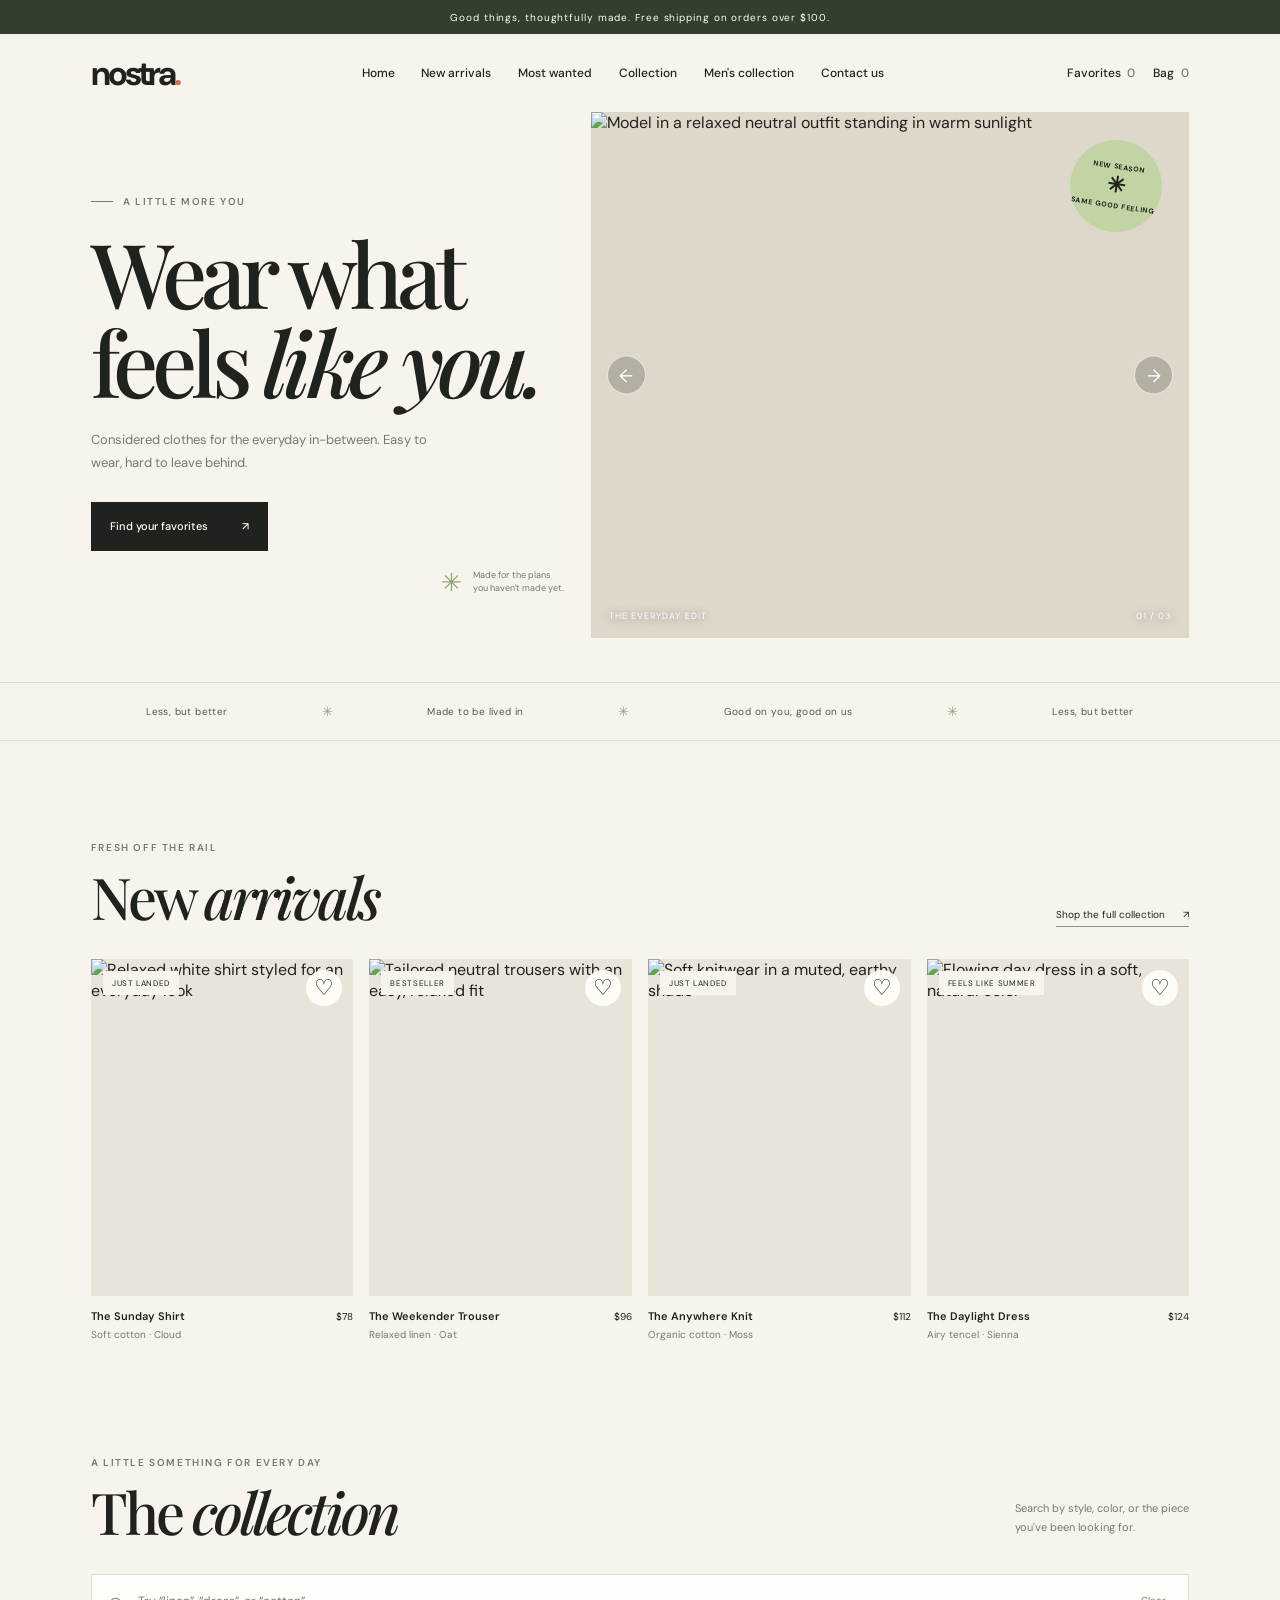
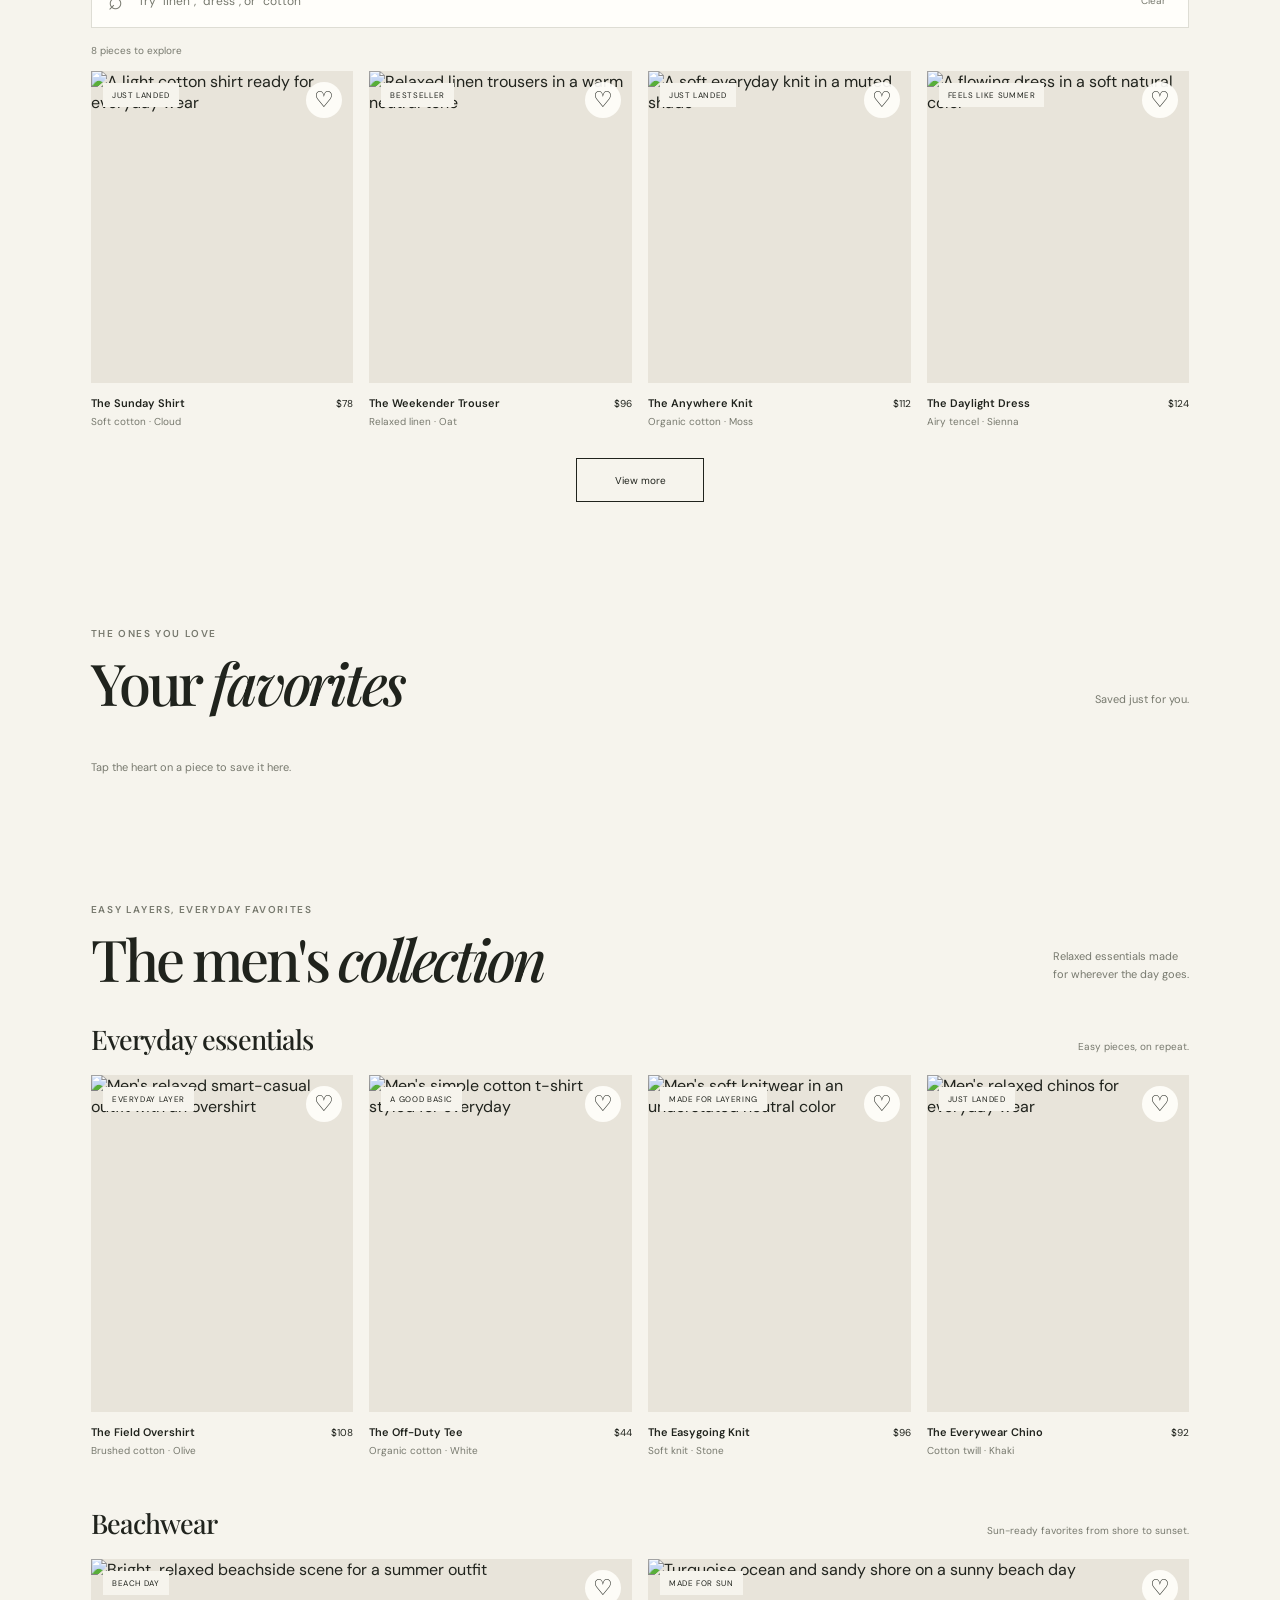
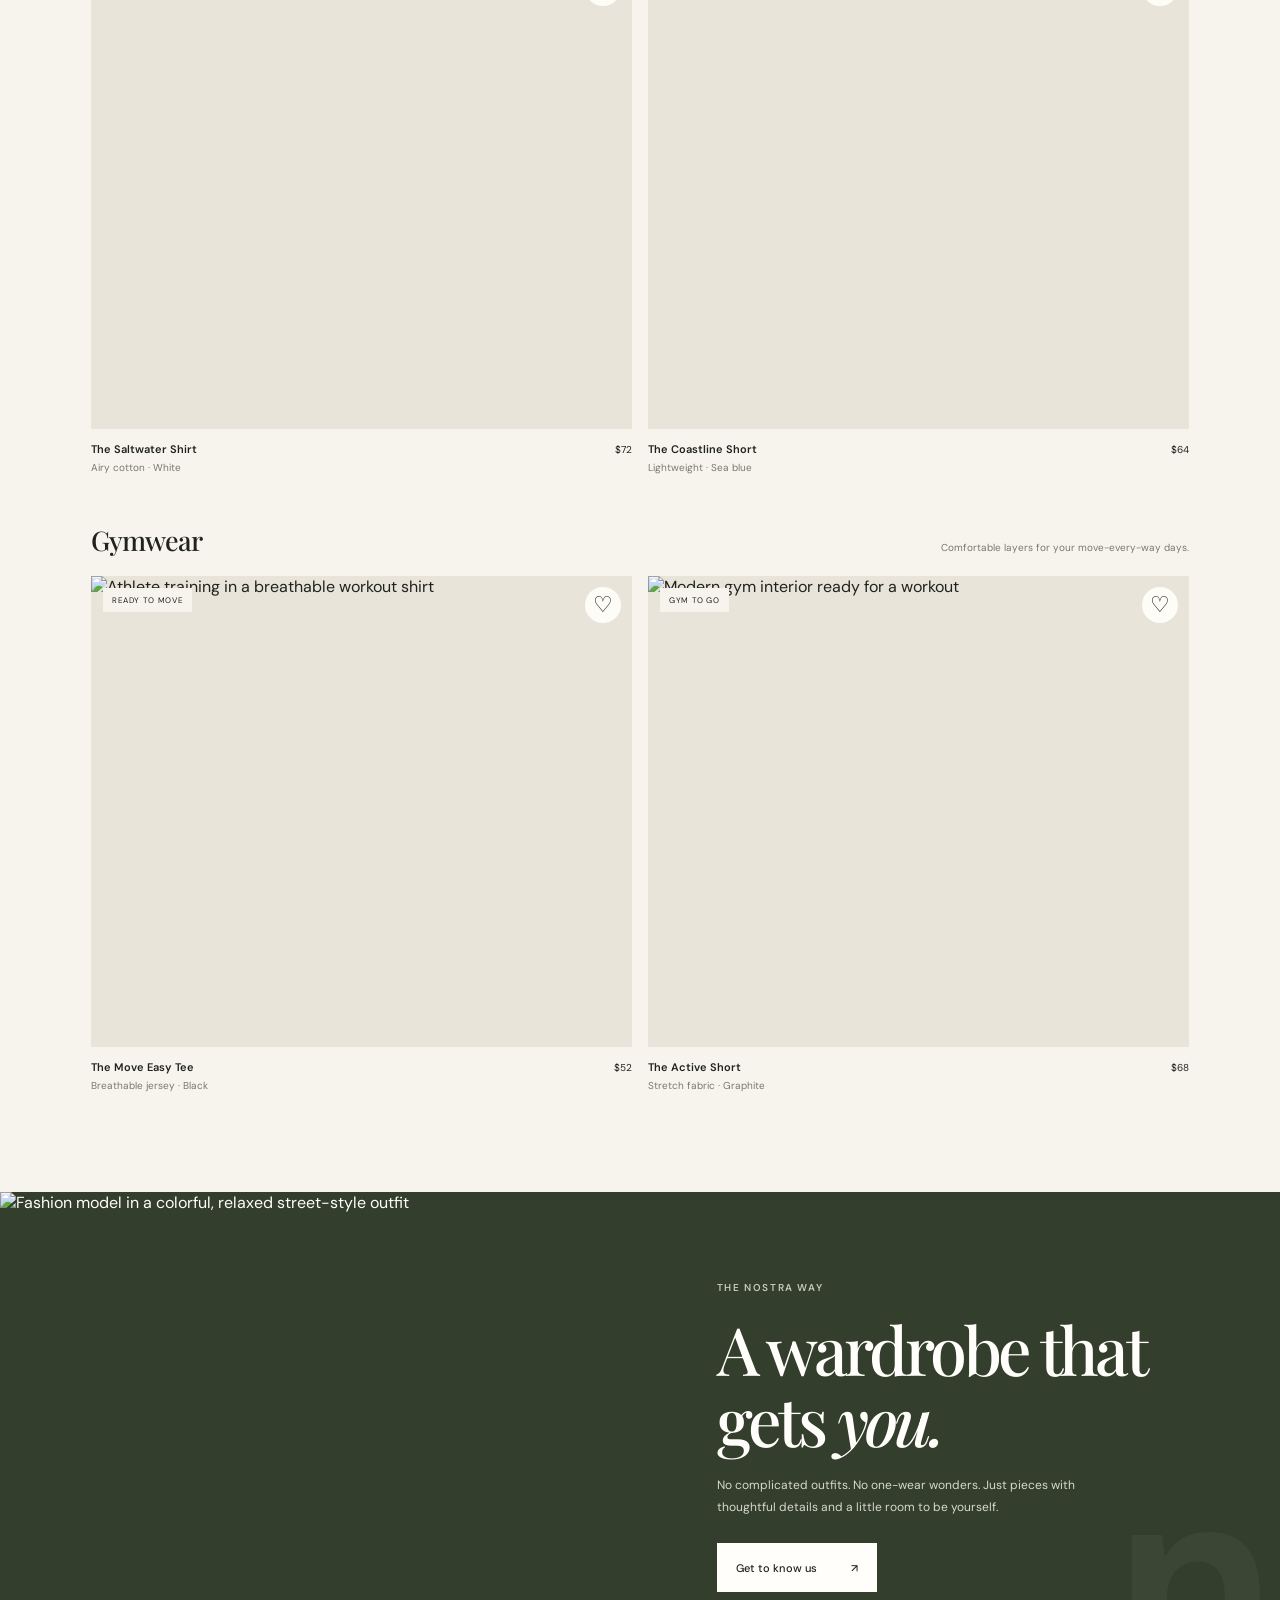
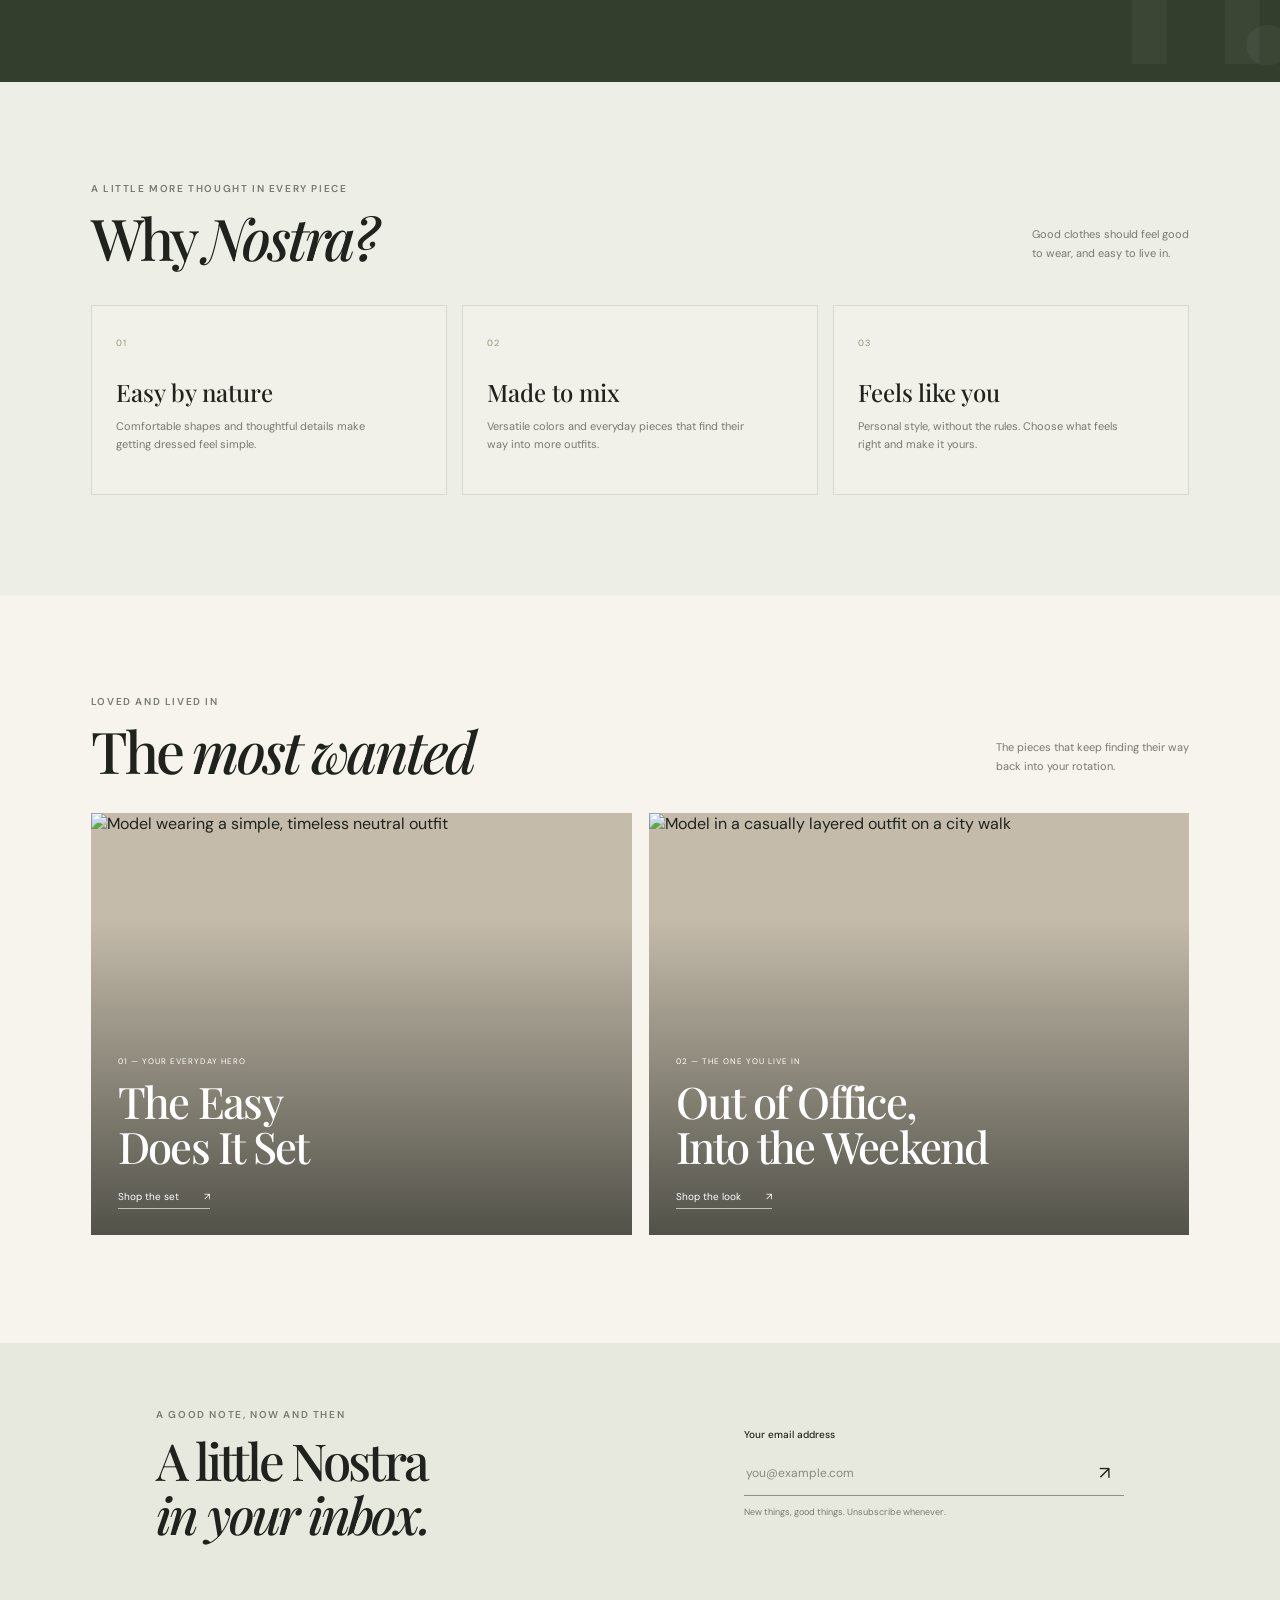
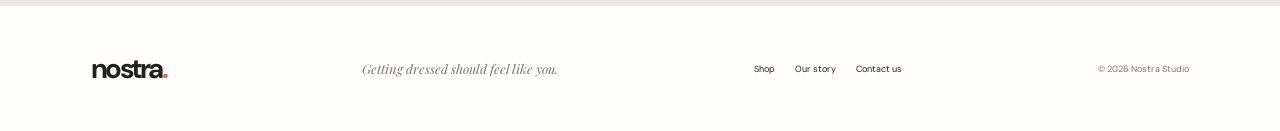
==== commit 736332d8: "add new updated" ====
--- a/index.html
+++ b/index.html
@@ -1,389 +1,3 @@
-<<<<<<< HEAD
-<!doctype html>
-<html lang="en">
-  <head>
-    <meta charset="UTF-8" />
-    <meta name="viewport" content="width=device-width, initial-scale=1.0" />
-    <meta
-      name="description"
-      content="Meet Nostra: thoughtful everyday fashion, made to move with you."
-    />
-    <meta name="theme-color" content="#f6f4ed" />
-    <title>Nostra — Made for your everyday</title>
-    <link rel="preconnect" href="https://images.unsplash.com" />
-    <link rel="stylesheet" href="styles.css" />
-    <script src="script.js" defer></script>
-  </head>
-  <body>
-    <div class="announcement">
-      <p>Good things, thoughtfully made. Free shipping on orders over $100.</p>
-    </div>
-
-    <header class="site-header">
-      <a class="wordmark" href="index.html#home" aria-label="Nostra home">nostra<span>.</span></a>
-
-      <button
-        class="menu-toggle"
-        type="button"
-        aria-expanded="false"
-        aria-controls="main-navigation"
-        aria-label="Open navigation"
-      >
-        <span></span>
-        <span></span>
-      </button>
-
-      <nav class="main-navigation" id="main-navigation" aria-label="Main navigation">
-        <a href="index.html#home">Home</a>
-        <a href="index.html#new-arrivals">New arrivals</a>
-        <a href="index.html#bestsellers">Most wanted</a>
-        <a href="index.html#collection">Collection</a>
-        <a href="index.html#mens-collection">Men's collection</a>
-        <a href="contact.html">Contact us</a>
-      </nav>
-
-      <div class="header-actions">
-        <a class="favorites-link" href="#favorites">Favorites <span class="favorites-count">0</span></a>
-        <a class="bag-link" href="#shopping-bag" aria-label="Shopping bag, 0 items" aria-controls="shopping-bag">
-          Bag <span class="bag-count">0</span>
-        </a>
-      </div>
-    </header>
-
-    <div class="cart-layer" hidden>
-      <button class="cart-backdrop" type="button" aria-label="Close shopping bag"></button>
-      <aside
-        class="cart-drawer"
-        id="shopping-bag"
-        role="dialog"
-        aria-modal="true"
-        aria-hidden="true"
-        aria-labelledby="cart-title"
-        tabindex="-1"
-      >
-        <div class="cart-header">
-          <div>
-            <p class="eyebrow">Your good picks</p>
-            <h2 id="cart-title">Your bag <span class="cart-heading-count">(0)</span></h2>
-          </div>
-          <button class="cart-close" type="button" aria-label="Close shopping bag">×</button>
-        </div>
-        <div class="cart-items"></div>
-        <p class="cart-empty">Your bag is waiting for something lovely.</p>
-        <div class="cart-summary">
-          <div class="cart-subtotal-row">
-            <span>Subtotal</span>
-            <span class="cart-subtotal">$0.00</span>
-          </div>
-          <p>Shipping and taxes are calculated at checkout.</p>
-          <button class="cart-continue" type="button">Continue shopping</button>
-        </div>
-      </aside>
-    </div>
-
-    <main>
-      <section class="hero" id="home" aria-labelledby="hero-title">
-        <div class="hero-copy">
-          <p class="eyebrow"><span class="eyebrow-line"></span> A little more you</p>
-          <h1 id="hero-title">Wear what<br />feels <em>like you.</em></h1>
-          <p class="hero-description">
-            Considered clothes for the everyday in-between. Easy to wear, hard to
-            leave behind.
-          </p>
-          <a class="button button-dark" href="#new-arrivals">
-            Find your favorites <span aria-hidden="true">↗</span>
-          </a>
-          <div class="hero-note">
-            <span class="hero-note-mark" aria-hidden="true">✳</span>
-            <span>Made for the plans<br />you haven't made yet.</span>
-          </div>
-        </div>
-        <div class="hero-image-wrap">
-          <img
-            class="hero-image"
-            data-hero-image
-            src="https://images.unsplash.com/photo-1539109136881-3be0616acf4b?auto=format&fit=crop&w=1400&q=85"
-            alt="Model in a relaxed neutral outfit standing in warm sunlight"
-            fetchpriority="high"
-            draggable="false"
-          />
-          <div class="image-caption">
-            <span data-hero-caption>THE EVERYDAY EDIT</span>
-            <span data-hero-count>01 / 03</span>
-          </div>
-          <button class="hero-control hero-prev" type="button" aria-label="Show previous hero image">←</button>
-          <button class="hero-control hero-next" type="button" aria-label="Show next hero image">→</button>
-          <div class="hero-sticker" aria-label="New season, same good feeling">
-            <span>NEW SEASON</span>
-            <span class="sticker-star" aria-hidden="true">✳</span>
-            <span>SAME GOOD FEELING</span>
-          </div>
-        </div>
-      </section>
-
-      <div class="values-strip" aria-label="Our values">
-        <span>Less, but better</span><span aria-hidden="true">✳</span>
-        <span>Made to be lived in</span><span aria-hidden="true">✳</span>
-        <span>Good on you, good on us</span><span aria-hidden="true">✳</span>
-        <span>Less, but better</span>
-      </div>
-
-      <section class="collection section-wrap" id="new-arrivals" aria-labelledby="new-title">
-        <div class="section-heading">
-          <div>
-            <p class="eyebrow">Fresh off the rail</p>
-            <h2 id="new-title">New <em>arrivals</em></h2>
-          </div>
-          <a class="text-link" href="#bestsellers">Meet your new favorites <span aria-hidden="true">↗</span></a>
-        </div>
-
-        <div class="product-grid">
-          <article class="product-card">
-            <a class="product-image-link" href="#bestsellers" aria-label="Shop the Sunday Shirt">
-              <img
-                src="https://images.unsplash.com/photo-1598554747436-c9293d6a588f?auto=format&fit=crop&w=900&q=80"
-                alt="Relaxed white shirt styled for an everyday look"
-                loading="lazy"
-              />
-              <span class="product-label">JUST LANDED</span>
-            </a>
-            <div class="product-info">
-              <div><h3>The Sunday Shirt</h3><p>Soft cotton · Cloud</p></div>
-              <span class="product-price">$78</span>
-            </div>
-          </article>
-
-          <article class="product-card">
-            <a class="product-image-link" href="#bestsellers" aria-label="Shop the Weekender Trouser">
-              <img
-                src="https://images.unsplash.com/photo-1541099649105-f69ad21f3246?auto=format&fit=crop&w=900&q=80"
-                alt="Tailored neutral trousers with an easy, relaxed fit"
-                loading="lazy"
-              />
-              <span class="product-label">BESTSELLER</span>
-            </a>
-            <div class="product-info">
-              <div><h3>The Weekender Trouser</h3><p>Relaxed linen · Oat</p></div>
-              <span class="product-price">$96</span>
-            </div>
-          </article>
-
-          <article class="product-card">
-            <a class="product-image-link" href="#bestsellers" aria-label="Shop the Anywhere Knit">
-              <img
-                src="https://images.unsplash.com/photo-1576566588028-4147f3842f27?auto=format&fit=crop&w=900&q=80"
-                alt="Soft knitwear in a muted, earthy shade"
-                loading="lazy"
-              />
-              <span class="product-label">JUST LANDED</span>
-            </a>
-            <div class="product-info">
-              <div><h3>The Anywhere Knit</h3><p>Organic cotton · Moss</p></div>
-              <span class="product-price">$112</span>
-            </div>
-          </article>
-
-          <article class="product-card">
-            <a class="product-image-link" href="#bestsellers" aria-label="Shop the Daylight Dress">
-              <img
-                src="https://images.unsplash.com/photo-1496747611176-843222e1e57c?auto=format&fit=crop&w=900&q=80"
-                alt="Flowing day dress in a soft, natural color"
-                loading="lazy"
-              />
-              <span class="product-label">FEELS LIKE SUMMER</span>
-            </a>
-            <div class="product-info">
-              <div><h3>The Daylight Dress</h3><p>Airy tencel · Sienna</p></div>
-              <span class="product-price">$124</span>
-            </div>
-          </article>
-        </div>
-      </section>
-
-      <section class="collection-search section-wrap" id="collection" aria-labelledby="collection-title">
-        <div class="section-heading">
-          <div>
-            <p class="eyebrow">A little something for every day</p>
-            <h2 id="collection-title">The <em>collection</em></h2>
-          </div>
-          <p class="heading-note">Search by style, color, or the piece<br />you've been looking for.</p>
-        </div>
-        <form class="collection-search-form" role="search">
-          <label class="visually-hidden" for="collection-search">Search the collection</label>
-          <span class="search-icon" aria-hidden="true">⌕</span>
-          <input
-            id="collection-search"
-            type="search"
-            name="q"
-            placeholder="Try “linen”, “dress”, or “cotton”"
-            autocomplete="off"
-          />
-          <button type="reset" aria-label="Clear search">Clear</button>
-        </form>
-        <p class="search-results-count" aria-live="polite"></p>
-        <div class="search-product-grid"></div>
-        <button class="view-more-button" type="button" aria-expanded="false">View more</button>
-        <p class="no-search-results" hidden>No pieces found. Try another style or color.</p>
-      </section>
-
-      <section class="favorites-section section-wrap" id="favorites" aria-labelledby="favorites-title">
-        <div class="section-heading">
-          <div>
-            <p class="eyebrow">The ones you love</p>
-            <h2 id="favorites-title">Your <em>favorites</em></h2>
-          </div>
-          <p class="heading-note">Saved just for you.</p>
-        </div>
-        <div class="favorites-grid product-grid"></div>
-        <p class="favorites-empty">Tap the heart on a piece to save it here.</p>
-        <p class="favorites-message" aria-live="polite"></p>
-      </section>
-
-      <section class="collection mens-collection section-wrap" id="mens-collection" aria-labelledby="mens-title">
-        <div class="section-heading">
-          <div>
-            <p class="eyebrow">Easy layers, everyday favorites</p>
-            <h2 id="mens-title">The men's <em>collection</em></h2>
-          </div>
-          <p class="heading-note">Relaxed essentials made<br />for wherever the day goes.</p>
-        </div>
-        <div class="mens-category">
-          <div class="mens-category-heading">
-            <h3>Everyday essentials</h3>
-            <p>Easy pieces, on repeat.</p>
-          </div>
-          <div class="mens-product-grid"></div>
-        </div>
-        <div class="mens-category">
-          <div class="mens-category-heading">
-            <h3>Beachwear</h3>
-            <p>Sun-ready favorites from shore to sunset.</p>
-          </div>
-          <div class="beach-product-grid"></div>
-        </div>
-        <div class="mens-category">
-          <div class="mens-category-heading">
-            <h3>Gymwear</h3>
-            <p>Comfortable layers for your move-every-way days.</p>
-          </div>
-          <div class="gym-product-grid"></div>
-        </div>
-      </section>
-
-      <section class="story-banner" id="our-story" aria-labelledby="story-title">
-        <div class="story-image">
-          <img
-            src="https://images.unsplash.com/photo-1509631179647-0177331693ae?auto=format&fit=crop&w=1200&q=85"
-            alt="Fashion model in a colorful, relaxed street-style outfit"
-            loading="lazy"
-          />
-        </div>
-        <div class="story-copy">
-          <p class="eyebrow">The Nostra way</p>
-          <h2 id="story-title">A wardrobe that<br />gets <em>you.</em></h2>
-          <p>
-            No complicated outfits. No one-wear wonders. Just pieces with
-            thoughtful details and a little room to be yourself.
-          </p>
-          <a class="button button-light" href="#bestsellers">
-            Get to know us <span aria-hidden="true">↗</span>
-          </a>
-          <span class="story-decoration" aria-hidden="true">n.</span>
-        </div>
-      </section>
-
-      <section class="why-nostra section-wrap" id="why-nostra" aria-labelledby="why-title">
-        <div class="section-heading">
-          <div>
-            <p class="eyebrow">A little more thought in every piece</p>
-            <h2 id="why-title">Why <em>Nostra?</em></h2>
-          </div>
-          <p class="heading-note">Good clothes should feel good<br />to wear, and easy to live in.</p>
-        </div>
-        <div class="why-grid">
-          <article class="why-card">
-            <span class="why-number">01</span>
-            <h3>Easy by nature</h3>
-            <p>Comfortable shapes and thoughtful details make getting dressed feel simple.</p>
-          </article>
-          <article class="why-card">
-            <span class="why-number">02</span>
-            <h3>Made to mix</h3>
-            <p>Versatile colors and everyday pieces that find their way into more outfits.</p>
-          </article>
-          <article class="why-card">
-            <span class="why-number">03</span>
-            <h3>Feels like you</h3>
-            <p>Personal style, without the rules. Choose what feels right and make it yours.</p>
-          </article>
-        </div>
-      </section>
-
-      <section class="collection bestsellers section-wrap" id="bestsellers" aria-labelledby="best-title">
-        <div class="section-heading">
-          <div>
-            <p class="eyebrow">Loved and lived in</p>
-            <h2 id="best-title">The <em>most wanted</em></h2>
-          </div>
-          <p class="heading-note">The pieces that keep finding their way<br />back into your rotation.</p>
-        </div>
-        <div class="best-grid">
-          <article class="best-card">
-            <img
-              src="https://images.unsplash.com/photo-1485230895905-ec40ba36b9bc?auto=format&fit=crop&w=1100&q=85"
-              alt="Model wearing a simple, timeless neutral outfit"
-              loading="lazy"
-            />
-            <div class="best-card-overlay">
-              <span>01 — YOUR EVERYDAY HERO</span>
-              <h3>The Easy<br />Does It Set</h3>
-              <a href="#new-arrivals" aria-label="Shop the Easy Does It Set">Shop the set <span aria-hidden="true">↗</span></a>
-            </div>
-          </article>
-          <article class="best-card">
-            <img
-              src="https://images.unsplash.com/photo-1529139574466-a303027c1d8b?auto=format&fit=crop&w=1100&q=85"
-              alt="Model in a casually layered outfit on a city walk"
-              loading="lazy"
-            />
-            <div class="best-card-overlay">
-              <span>02 — THE ONE YOU LIVE IN</span>
-              <h3>Out of Office,<br />Into the Weekend</h3>
-              <a href="#new-arrivals" aria-label="Shop weekend favorites">Shop the look <span aria-hidden="true">↗</span></a>
-            </div>
-          </article>
-        </div>
-      </section>
-
-      <section class="newsletter" aria-labelledby="newsletter-title">
-        <div>
-          <p class="eyebrow">A good note, now and then</p>
-          <h2 id="newsletter-title">A little Nostra<br /><em>in your inbox.</em></h2>
-        </div>
-        <form class="newsletter-form">
-          <label for="email-address">Your email address</label>
-          <div class="email-field">
-            <input id="email-address" name="email" type="email" placeholder="you@example.com" autocomplete="email" required />
-            <button type="submit" aria-label="Subscribe to the newsletter">↗</button>
-          </div>
-          <p class="form-message" aria-live="polite">New things, good things. Unsubscribe whenever.</p>
-        </form>
-      </section>
-
-    </main>
-
-    <footer class="site-footer">
-      <a class="wordmark footer-wordmark" href="index.html#home">nostra<span>.</span></a>
-      <p>Getting dressed should feel like you.</p>
-      <div class="footer-links">
-        <a href="index.html#new-arrivals">Shop</a>
-        <a href="index.html#our-story">Our story</a>
-        <a href="contact.html">Contact us</a>
-      </div>
-      <span class="copyright">© <span id="current-year"></span> Nostra Studio</span>
-    </footer>
-  </body>
-=======
 <!doctype html>
 <html lang="en">
   <head>
@@ -769,5 +383,4 @@
       <span class="copyright">© <span id="current-year"></span> Nostra Studio</span>
     </footer>
   </body>
->>>>>>> b6d0279 (collection updated)
 </html>
--- a/styles.css
+++ b/styles.css
@@ -1,1799 +1,3 @@
-<<<<<<< HEAD
-@import url("https://fonts.googleapis.com/css2?family=DM+Sans:wght@400;500;600;700&family=Playfair+Display:ital,wght@0,500;0,600;0,700;1,500;1,600&display=swap");
-
-:root {
-  color-scheme: light;
-  --ink: #20231d;
-  --muted: #77796e;
-  --paper: #f6f4ed;
-  --white: #fffefa;
-  --accent: #c2d4a3;
-  --wordmark-dot: #d26d50;
-  --olive: #333e2c;
-  --line: #deddd4;
-  --sans: "DM Sans", sans-serif;
-  --serif: "Playfair Display", Georgia, serif;
-}
-
-* {
-  box-sizing: border-box;
-}
-
-html {
-  scroll-behavior: smooth;
-  scroll-padding-top: 95px;
-}
-
-body {
-  margin: 0;
-  color: var(--ink);
-  background: var(--paper);
-  font-family: var(--sans);
-  -webkit-font-smoothing: antialiased;
-}
-
-img {
-  display: block;
-  width: 100%;
-}
-
-a {
-  color: inherit;
-  text-decoration: none;
-}
-
-button,
-input {
-  font: inherit;
-}
-
-.announcement {
-  min-height: 34px;
-  display: grid;
-  place-items: center;
-  padding: 7px 16px;
-  color: var(--white);
-  background: var(--olive);
-  text-align: center;
-}
-
-.announcement p {
-  margin: 0;
-  font-size: 10px;
-  letter-spacing: 0.09em;
-}
-
-.site-header {
-  position: relative;
-  z-index: 5;
-  height: 78px;
-  display: grid;
-  grid-template-columns: auto 1fr auto;
-  align-items: center;
-  padding: 0 7.1%;
-  background: var(--paper);
-}
-
-.wordmark {
-  width: fit-content;
-  font-size: 34px;
-  font-weight: 700;
-  letter-spacing: -0.09em;
-}
-
-.wordmark span {
-  color: var(--wordmark-dot);
-}
-
-.main-navigation {
-  display: flex;
-  justify-content: center;
-  gap: clamp(14px, 2.1vw, 30px);
-}
-
-.main-navigation.is-open {
-  display: flex;
-}
-
-.main-navigation a {
-  position: relative;
-  color: var(--ink);
-  padding: 12px 0;
-  transition: color 180ms ease;
-}
-
-.main-navigation a::after {
-  position: absolute;
-  right: 0;
-  bottom: 6px;
-  left: 0;
-  height: 1px;
-  background: var(--wordmark-dot);
-  content: "";
-  transform: scaleX(0);
-  transform-origin: left;
-  transition: transform 180ms ease;
-}
-
-.main-navigation a:hover,
-.main-navigation a:focus-visible,
-.main-navigation a:active {
-  color: var(--wordmark-dot);
-}
-
-.main-navigation a:hover::after,
-.main-navigation a:focus-visible::after,
-.main-navigation a:active::after {
-  transform: scaleX(1);
-}
-
-.main-navigation a,
-.bag-link {
-  font-size: 12px;
-  font-weight: 500;
-}
-
-.footer-links a,
-.text-link {
-  transition: opacity 180ms ease;
-}
-
-.footer-links a:hover,
-.text-link:hover {
-  opacity: 0.62;
-}
-
-.header-actions {
-  display: flex;
-  align-items: center;
-  justify-self: end;
-  gap: 18px;
-}
-
-.favorites-link,
-.bag-link {
-  white-space: nowrap;
-  justify-self: end;
-  font-size: 12px;
-  font-weight: 500;
-}
-
-.favorites-count {
-  margin-left: 3px;
-  color: var(--muted);
-}
-
-.bag-count {
-  margin-left: 4px;
-  color: var(--muted);
-}
-
-.cart-layer[hidden] {
-  display: none;
-}
-
-.cart-layer {
-  position: fixed;
-  z-index: 20;
-  inset: 0;
-}
-
-.cart-backdrop {
-  position: absolute;
-  inset: 0;
-  width: 100%;
-  height: 100%;
-  border: 0;
-  background: #171b1780;
-  cursor: pointer;
-  opacity: 0;
-  transition: opacity 300ms ease;
-}
-
-.cart-drawer {
-  position: absolute;
-  top: 0;
-  right: 0;
-  bottom: 0;
-  width: min(460px, 100%);
-  display: flex;
-  flex-direction: column;
-  padding: 29px;
-  background: var(--paper);
-  box-shadow: -12px 0 36px #171b1721;
-  transform: translateX(100%);
-  transition: transform 350ms cubic-bezier(0.22, 1, 0.36, 1);
-}
-
-.cart-layer.is-open .cart-backdrop {
-  opacity: 1;
-}
-
-.cart-layer.is-open .cart-drawer {
-  transform: translateX(0);
-}
-
-.cart-header {
-  display: flex;
-  align-items: flex-start;
-  justify-content: space-between;
-  padding-bottom: 21px;
-  border-bottom: 1px solid var(--line);
-}
-
-.cart-header .eyebrow {
-  margin-bottom: 8px;
-}
-
-.cart-header h2 {
-  margin: 0;
-  font-family: var(--serif);
-  font-size: 35px;
-  font-weight: 500;
-  letter-spacing: -0.05em;
-}
-
-.cart-heading-count {
-  color: var(--muted);
-  font-family: var(--sans);
-  font-size: 13px;
-  letter-spacing: 0;
-  vertical-align: middle;
-}
-
-.cart-close {
-  width: 40px;
-  height: 40px;
-  border: 1px solid var(--line);
-  border-radius: 50%;
-  background: transparent;
-  cursor: pointer;
-  font-size: 25px;
-  line-height: 1;
-}
-
-.cart-close:focus-visible,
-.cart-quantity button:focus-visible,
-.cart-remove:focus-visible,
-.cart-continue:focus-visible,
-.cart-backdrop:focus-visible {
-  outline: 2px solid var(--wordmark-dot);
-  outline-offset: 3px;
-}
-
-.cart-items {
-  flex: 1;
-  overflow-y: auto;
-}
-
-.cart-items[hidden] {
-  display: none;
-}
-
-.cart-item {
-  display: grid;
-  grid-template-columns: 78px minmax(0, 1fr) auto;
-  align-items: start;
-  gap: 13px;
-  padding: 18px 0;
-  border-bottom: 1px solid var(--line);
-}
-
-.cart-item-image {
-  width: 78px;
-  height: 94px;
-  object-fit: cover;
-  background: #e8e4da;
-}
-
-.cart-item-details h3 {
-  margin: 2px 0 5px;
-  font-size: 11px;
-  font-weight: 600;
-}
-
-.cart-item-details > p {
-  margin: 0 0 7px;
-  color: var(--muted);
-  font-size: 10px;
-}
-
-.cart-item-price,
-.cart-line-total {
-  font-size: 10px;
-}
-
-.cart-item-actions {
-  display: flex;
-  align-items: center;
-  gap: 12px;
-  margin-top: 11px;
-}
-
-.cart-quantity {
-  min-height: 28px;
-  display: inline-flex;
-  align-items: center;
-  gap: 10px;
-  border: 1px solid var(--line);
-}
-
-.cart-quantity button {
-  width: 27px;
-  height: 26px;
-  border: 0;
-  background: transparent;
-  cursor: pointer;
-}
-
-.cart-quantity span {
-  min-width: 10px;
-  font-size: 10px;
-  text-align: center;
-}
-
-.cart-remove {
-  padding: 3px 0;
-  border: 0;
-  border-bottom: 1px solid var(--muted);
-  color: var(--muted);
-  background: transparent;
-  cursor: pointer;
-  font-size: 9px;
-}
-
-.cart-line-total {
-  padding-top: 2px;
-  white-space: nowrap;
-}
-
-.cart-empty {
-  margin: auto 0;
-  color: var(--muted);
-  font-size: 12px;
-  text-align: center;
-}
-
-.cart-empty[hidden] {
-  display: none;
-}
-
-.cart-summary {
-  padding-top: 20px;
-  border-top: 1px solid var(--line);
-}
-
-.cart-subtotal-row {
-  display: flex;
-  justify-content: space-between;
-  font-size: 13px;
-  font-weight: 600;
-}
-
-.cart-summary > p {
-  margin: 9px 0 17px;
-  color: var(--muted);
-  font-size: 9px;
-}
-
-.cart-continue {
-  width: 100%;
-  min-height: 46px;
-  border: 1px solid var(--ink);
-  color: var(--white);
-  background: var(--ink);
-  cursor: pointer;
-  font-size: 11px;
-  transition: color 180ms ease, background 180ms ease;
-}
-
-.cart-continue:hover {
-  color: var(--ink);
-  background: transparent;
-}
-
-.menu-toggle {
-  width: 42px;
-  height: 42px;
-  display: none;
-  flex-direction: column;
-  align-items: center;
-  justify-content: center;
-  gap: 5px;
-  border: 0;
-  background: transparent;
-  cursor: pointer;
-}
-
-.menu-toggle span {
-  width: 20px;
-  height: 1px;
-  background: var(--ink);
-}
-
-.menu-toggle:focus-visible,
-.hero-control:focus-visible,
-.collection-search-form button:focus-visible,
-.collection-search-form input:focus-visible {
-  outline: 2px solid #859b67;
-  outline-offset: 3px;
-}
-
-.hero {
-  min-height: 570px;
-  display: grid;
-  grid-template-columns: 0.91fr 1.09fr;
-  padding: 0 7.1% 44px;
-}
-
-.hero-copy {
-  position: relative;
-  display: flex;
-  flex-direction: column;
-  align-items: flex-start;
-  justify-content: center;
-  padding: 38px 28px 42px 0;
-}
-
-.eyebrow {
-  margin: 0 0 20px;
-  color: var(--muted);
-  font-size: 10px;
-  font-weight: 600;
-  letter-spacing: 0.16em;
-  text-transform: uppercase;
-}
-
-.hero-copy .eyebrow {
-  display: flex;
-  align-items: center;
-  gap: 10px;
-}
-
-.eyebrow-line {
-  width: 22px;
-  height: 1px;
-  background: currentColor;
-}
-
-h1,
-h2,
-h3,
-p {
-  margin-top: 0;
-}
-
-.hero h1 {
-  margin: 0;
-  font-family: var(--serif);
-  font-size: clamp(58px, 7vw, 94px);
-  font-weight: 500;
-  letter-spacing: -0.065em;
-  line-height: 0.99;
-}
-
-.hero h1 em,
-.section-heading h2 em,
-.story-copy h2 em,
-.newsletter h2 em {
-  font-weight: 500;
-}
-
-.hero-description {
-  max-width: 340px;
-  margin: 22px 0 27px;
-  color: var(--muted);
-  font-size: 13px;
-  line-height: 1.8;
-}
-
-.button {
-  min-height: 49px;
-  display: inline-flex;
-  align-items: center;
-  justify-content: center;
-  gap: 34px;
-  padding: 0 19px;
-  font-size: 11px;
-  font-weight: 500;
-  transition: transform 180ms ease, background 180ms ease;
-}
-
-.button:hover {
-  transform: translateY(-2px);
-}
-
-.button-dark {
-  color: var(--white);
-  background: var(--ink);
-}
-
-.button-dark:hover {
-  background: #41473a;
-}
-
-.button-light {
-  color: var(--ink);
-  background: var(--white);
-}
-
-.hero-note {
-  position: absolute;
-  right: 27px;
-  bottom: 37px;
-  display: flex;
-  align-items: center;
-  gap: 11px;
-  color: var(--muted);
-  font-size: 9px;
-  line-height: 1.5;
-}
-
-.hero-note-mark {
-  color: #91a375;
-  font-size: 25px;
-}
-
-.hero-image-wrap {
-  position: relative;
-  min-height: 510px;
-  overflow: hidden;
-  background: #ded8ca;
-  touch-action: pan-y;
-  user-select: none;
-}
-
-.hero-image {
-  position: absolute;
-  width: 100%;
-  height: 100%;
-  object-fit: cover;
-  object-position: center 35%;
-  user-select: none;
-  transition: opacity 180ms ease;
-}
-
-.hero-image.is-changing {
-  opacity: 0.4;
-}
-
-.hero-control {
-  position: absolute;
-  z-index: 2;
-  top: 50%;
-  width: 39px;
-  height: 39px;
-  display: grid;
-  place-items: center;
-  border: 1px solid #ffffffa6;
-  border-radius: 50%;
-  color: white;
-  background: #20231d38;
-  cursor: pointer;
-  font-size: 18px;
-  transform: translateY(-50%);
-  transition: background 180ms ease;
-}
-
-.hero-control:hover {
-  background: #20231d8c;
-}
-
-.hero-prev {
-  left: 16px;
-}
-
-.hero-next {
-  right: 16px;
-}
-
-.image-caption {
-  position: absolute;
-  right: 18px;
-  bottom: 16px;
-  left: 18px;
-  display: flex;
-  justify-content: space-between;
-  color: white;
-  font-size: 9px;
-  letter-spacing: 0.12em;
-  text-shadow: 0 1px 8px #2228;
-}
-
-.hero-sticker {
-  position: absolute;
-  top: 28px;
-  right: 27px;
-  width: 92px;
-  height: 92px;
-  display: flex;
-  flex-direction: column;
-  align-items: center;
-  justify-content: center;
-  gap: 4px;
-  border-radius: 50%;
-  color: var(--ink);
-  background: var(--accent);
-  font-size: 7px;
-  font-weight: 700;
-  letter-spacing: 0.1em;
-  text-align: center;
-  transform: rotate(9deg);
-}
-
-.sticker-star {
-  font-size: 22px;
-  line-height: 1;
-}
-
-.values-strip {
-  min-height: 59px;
-  display: flex;
-  align-items: center;
-  justify-content: space-evenly;
-  gap: 12px;
-  padding: 12px 5%;
-  border-top: 1px solid var(--line);
-  border-bottom: 1px solid var(--line);
-  color: #55594e;
-  font-size: 10px;
-  letter-spacing: 0.04em;
-}
-
-.values-strip span:nth-child(even) {
-  color: #94a379;
-  font-size: 13px;
-}
-
-.section-wrap {
-  padding: 100px 7.1%;
-}
-
-.section-heading {
-  display: flex;
-  align-items: end;
-  justify-content: space-between;
-  gap: 24px;
-  margin-bottom: 32px;
-}
-
-.section-heading .eyebrow {
-  margin-bottom: 12px;
-}
-
-.section-heading h2,
-.story-copy h2,
-.newsletter h2 {
-  margin: 0;
-  font-family: var(--serif);
-  font-size: clamp(38px, 4.5vw, 58px);
-  font-weight: 500;
-  letter-spacing: -0.055em;
-  line-height: 1.06;
-}
-
-.text-link {
-  padding-bottom: 5px;
-  border-bottom: 1px solid #929388;
-  font-size: 10px;
-}
-
-.text-link span {
-  margin-left: 15px;
-}
-
-.product-grid {
-  display: grid;
-  grid-template-columns: repeat(4, minmax(0, 1fr));
-  gap: 16px;
-}
-
-.product-image-link {
-  position: relative;
-  display: block;
-  aspect-ratio: 0.78;
-  overflow: hidden;
-  background: #e8e4da;
-}
-
-.product-media {
-  position: relative;
-}
-
-.product-image-link img {
-  height: 100%;
-  object-fit: cover;
-  transition: transform 450ms cubic-bezier(0.2, 0.7, 0.2, 1);
-}
-
-.product-image-link:hover img {
-  transform: scale(1.045);
-}
-
-.favorite-button {
-  position: absolute;
-  z-index: 2;
-  top: 11px;
-  right: 11px;
-  width: 36px;
-  height: 36px;
-  display: grid;
-  place-items: center;
-  padding: 0;
-  border: 0;
-  border-radius: 50%;
-  color: var(--ink);
-  background: #fffefaed;
-  cursor: pointer;
-  font-size: 22px;
-  line-height: 1;
-  transition: color 180ms ease, transform 180ms ease, background 180ms ease;
-}
-
-.favorite-button:hover {
-  transform: scale(1.08);
-}
-
-.favorite-button[aria-pressed="true"] {
-  color: #c65050;
-  background: var(--white);
-}
-
-.favorite-button:focus-visible {
-  outline: 2px solid #859b67;
-  outline-offset: 2px;
-}
-
-.product-label {
-  position: absolute;
-  top: 12px;
-  left: 12px;
-  padding: 7px 9px;
-  background: var(--paper);
-  font-size: 8px;
-  letter-spacing: 0.08em;
-}
-
-.product-info {
-  display: flex;
-  flex-wrap: wrap;
-  justify-content: space-between;
-  gap: 10px;
-  padding-top: 13px;
-}
-
-.product-info h3 {
-  margin: 0 0 5px;
-  font-size: 11px;
-  font-weight: 600;
-}
-
-.product-info p,
-.product-price {
-  margin: 0;
-  color: var(--muted);
-  font-size: 10px;
-}
-
-.product-price {
-  padding-top: 1px;
-  color: var(--ink);
-}
-
-.add-to-bag-button {
-  position: absolute;
-  z-index: 2;
-  right: 12px;
-  bottom: 12px;
-  left: 12px;
-  min-height: 40px;
-  border: 1px solid var(--ink);
-  color: var(--white);
-  background: var(--ink);
-  cursor: pointer;
-  font-size: 10px;
-  opacity: 0;
-  pointer-events: none;
-  transform: translateY(8px);
-  transition:
-    color 180ms ease,
-    background 180ms ease,
-    opacity 180ms ease,
-    transform 180ms ease;
-}
-
-.product-media:hover .add-to-bag-button,
-.product-media:focus-within .add-to-bag-button {
-  opacity: 1;
-  pointer-events: auto;
-  transform: translateY(0);
-}
-
-.add-to-bag-button:hover {
-  color: var(--ink);
-  background: var(--white);
-}
-
-.add-to-bag-button:focus-visible {
-  outline: 2px solid #859b67;
-  outline-offset: 2px;
-}
-
-@media (hover: none) {
-  .add-to-bag-button {
-    opacity: 1;
-    pointer-events: auto;
-    transform: translateY(0);
-  }
-}
-
-.collection-search {
-  padding-top: 15px;
-}
-
-.favorites-section {
-  padding-top: 25px;
-}
-
-.favorites-empty,
-.favorites-message {
-  color: var(--muted);
-  font-size: 11px;
-  line-height: 1.6;
-}
-
-.favorites-empty {
-  padding: 14px 0;
-}
-
-.favorites-empty[hidden] {
-  display: none;
-}
-
-.favorites-message {
-  margin: 12px 0 0;
-}
-
-.collection-search-form {
-  min-height: 54px;
-  display: flex;
-  align-items: center;
-  gap: 13px;
-  padding: 0 16px;
-  border: 1px solid var(--line);
-  background: var(--white);
-}
-
-.visually-hidden {
-  position: absolute;
-  width: 1px;
-  height: 1px;
-  padding: 0;
-  overflow: hidden;
-  clip: rect(0, 0, 0, 0);
-  white-space: nowrap;
-  clip-path: inset(50%);
-}
-
-.search-icon {
-  color: var(--muted);
-  font-size: 25px;
-  line-height: 1;
-}
-
-.collection-search-form input {
-  width: 100%;
-  min-width: 0;
-  border: 0;
-  outline: 0;
-  color: var(--ink);
-  background: transparent;
-  font-size: 12px;
-}
-
-.collection-search-form input::placeholder {
-  color: var(--muted);
-}
-
-.collection-search-form button {
-  border: 0;
-  color: var(--muted);
-  background: transparent;
-  cursor: pointer;
-  font-size: 10px;
-}
-
-.search-results-count {
-  min-height: 15px;
-  margin: 16px 0 12px;
-  color: var(--muted);
-  font-size: 10px;
-}
-
-.search-product-grid {
-  display: grid;
-  grid-template-columns: repeat(4, minmax(0, 1fr));
-  gap: 16px;
-}
-
-.search-product-grid .product-image-link {
-  aspect-ratio: 0.84;
-}
-
-.no-search-results {
-  padding: 32px 0;
-  color: var(--muted);
-  font-size: 13px;
-}
-
-.view-more-button {
-  min-width: 128px;
-  min-height: 44px;
-  display: block;
-  margin: 30px auto 0;
-  padding: 0 19px;
-  border: 1px solid var(--ink);
-  color: var(--ink);
-  background: transparent;
-  cursor: pointer;
-  font-size: 10px;
-  transition: color 180ms ease, background 180ms ease;
-}
-
-.view-more-button:hover {
-  color: var(--white);
-  background: var(--ink);
-}
-
-.view-more-button[hidden] {
-  display: none;
-}
-
-.mens-collection {
-  padding-top: 0;
-}
-
-.mens-category + .mens-category {
-  margin-top: 48px;
-}
-
-.mens-category-heading {
-  display: flex;
-  align-items: baseline;
-  justify-content: space-between;
-  gap: 18px;
-  margin-bottom: 18px;
-}
-
-.mens-category-heading h3 {
-  margin: 0;
-  font-family: var(--serif);
-  font-size: 27px;
-  font-weight: 500;
-  letter-spacing: -0.035em;
-}
-
-.mens-category-heading p {
-  margin: 0;
-  color: var(--muted);
-  font-size: 10px;
-}
-
-.mens-product-grid {
-  display: grid;
-  grid-template-columns: repeat(4, minmax(0, 1fr));
-  gap: 16px;
-}
-
-.beach-product-grid,
-.gym-product-grid {
-  display: grid;
-  grid-template-columns: repeat(2, minmax(0, 1fr));
-  gap: 16px;
-}
-
-.beach-product-grid .product-image-link,
-.gym-product-grid .product-image-link {
-  aspect-ratio: 1.15;
-}
-
-.story-banner {
-  min-height: 490px;
-  display: grid;
-  grid-template-columns: 1fr 1fr;
-  color: var(--white);
-  background: var(--olive);
-}
-
-.story-image {
-  min-height: 490px;
-  overflow: hidden;
-}
-
-.story-image img {
-  height: 100%;
-  object-fit: cover;
-}
-
-.story-copy {
-  position: relative;
-  display: flex;
-  flex-direction: column;
-  align-items: flex-start;
-  justify-content: center;
-  padding: 65px 12%;
-  overflow: hidden;
-}
-
-.story-copy .eyebrow {
-  color: #c4c9b9;
-}
-
-.story-copy h2 {
-  font-size: clamp(42px, 5.2vw, 68px);
-}
-
-.story-copy > p:not(.eyebrow) {
-  max-width: 370px;
-  margin: 20px 0 25px;
-  color: #d7d9d0;
-  font-size: 12px;
-  line-height: 1.8;
-}
-
-.story-decoration {
-  position: absolute;
-  right: 13px;
-  bottom: -63px;
-  color: #ffffff0b;
-  font-size: 260px;
-  font-weight: 700;
-  letter-spacing: -0.12em;
-  pointer-events: none;
-}
-
-.bestsellers {
-  padding-top: 100px;
-  padding-bottom: 108px;
-}
-
-.why-nostra {
-  background: #edeee6;
-}
-
-.why-nostra .section-heading {
-  margin-bottom: 37px;
-}
-
-.why-grid {
-  display: grid;
-  grid-template-columns: repeat(3, minmax(0, 1fr));
-  gap: 15px;
-}
-
-.why-card {
-  min-height: 190px;
-  padding: 24px;
-  border: 1px solid #d8dacf;
-  background: #f6f4ed8a;
-}
-
-.why-number {
-  color: #8c9678;
-  font-size: 9px;
-  letter-spacing: 0.12em;
-}
-
-.why-card h3 {
-  margin: 25px 0 9px;
-  font-family: var(--serif);
-  font-size: 24px;
-  font-weight: 500;
-}
-
-.why-card p {
-  max-width: 280px;
-  margin: 0;
-  color: var(--muted);
-  font-size: 11px;
-  line-height: 1.7;
-}
-
-.heading-note {
-  margin: 0 0 5px;
-  color: var(--muted);
-  font-size: 11px;
-  line-height: 1.7;
-}
-
-.best-grid {
-  display: grid;
-  grid-template-columns: 1fr 1fr;
-  gap: 17px;
-}
-
-.best-card {
-  position: relative;
-  min-height: 400px;
-  aspect-ratio: 1.28;
-  overflow: hidden;
-  background: #c4bbaa;
-}
-
-.best-card::after {
-  position: absolute;
-  inset: 25% 0 0;
-  background: linear-gradient(transparent, #171b17a8);
-  content: "";
-}
-
-.best-card img {
-  position: absolute;
-  height: 100%;
-  object-fit: cover;
-  transition: transform 500ms ease;
-}
-
-.best-card:hover img {
-  transform: scale(1.035);
-}
-
-.best-card-overlay {
-  position: absolute;
-  z-index: 1;
-  right: 27px;
-  bottom: 26px;
-  left: 27px;
-  color: white;
-}
-
-.best-card-overlay > span {
-  font-size: 8px;
-  letter-spacing: 0.13em;
-}
-
-.best-card-overlay h3 {
-  margin: 10px 0 15px;
-  font-family: var(--serif);
-  font-size: clamp(28px, 3.4vw, 44px);
-  font-weight: 500;
-  letter-spacing: -0.04em;
-  line-height: 1.03;
-}
-
-.best-card-overlay a {
-  display: inline-flex;
-  gap: 25px;
-  padding-bottom: 5px;
-  border-bottom: 1px solid #ffffff9c;
-  font-size: 10px;
-}
-
-.newsletter {
-  display: flex;
-  align-items: center;
-  justify-content: space-between;
-  gap: 45px;
-  padding: 65px 12.2%;
-  background: #e8e9de;
-}
-
-.newsletter .eyebrow {
-  margin-bottom: 12px;
-}
-
-.newsletter h2 {
-  font-size: clamp(36px, 4.1vw, 51px);
-}
-
-.newsletter-form {
-  width: min(100%, 380px);
-}
-
-.newsletter-form label {
-  display: block;
-  margin-bottom: 10px;
-  font-size: 10px;
-  font-weight: 500;
-}
-
-.email-field {
-  display: flex;
-  min-height: 45px;
-  border-bottom: 1px solid #8e9083;
-}
-
-.email-field input {
-  width: 100%;
-  border: 0;
-  outline: none;
-  color: var(--ink);
-  background: transparent;
-  font-size: 12px;
-}
-
-.email-field input::placeholder {
-  color: #888a80;
-}
-
-.email-field button {
-  width: 42px;
-  border: 0;
-  color: var(--ink);
-  background: transparent;
-  cursor: pointer;
-  font-size: 18px;
-}
-
-.form-message {
-  min-height: 16px;
-  margin: 10px 0 0;
-  color: var(--muted);
-  font-size: 9px;
-}
-
-.site-footer {
-  min-height: 125px;
-  display: flex;
-  align-items: center;
-  justify-content: space-between;
-  gap: 20px;
-  padding: 25px 7.1%;
-  background: var(--white);
-}
-
-.footer-wordmark {
-  font-size: 28px;
-}
-
-.site-footer > p {
-  margin: 0;
-  color: var(--muted);
-  font-family: var(--serif);
-  font-size: 13px;
-  font-style: italic;
-}
-
-.contact-section {
-  padding: 68px 7.1%;
-  text-align: center;
-  background: var(--white);
-}
-
-.contact-page-main {
-  min-height: calc(100vh - 237px);
-  display: grid;
-  place-items: center;
-  padding: 48px 7.1%;
-}
-
-.contact-page-card {
-  width: min(100%, 760px);
-  padding: 75px 9%;
-}
-
-.contact-section .eyebrow {
-  margin-bottom: 12px;
-}
-
-.contact-section h1,
-.contact-section h2 {
-  margin: 0;
-  font-family: var(--serif);
-  font-size: clamp(36px, 4.5vw, 54px);
-  font-weight: 500;
-  letter-spacing: -0.055em;
-}
-
-.contact-section > p:not(.eyebrow) {
-  max-width: 440px;
-  margin: 15px auto 23px;
-  color: var(--muted);
-  font-size: 12px;
-  line-height: 1.7;
-}
-
-.contact-form {
-  width: min(100%, 440px);
-  display: grid;
-  gap: 16px;
-  margin: 26px auto 0;
-  text-align: left;
-}
-
-.contact-form-field label {
-  display: block;
-  margin-bottom: 7px;
-  font-size: 10px;
-  font-weight: 500;
-}
-
-.contact-form-field input {
-  width: 100%;
-  min-height: 46px;
-  padding: 0 12px;
-  border: 1px solid var(--line);
-  border-radius: 0;
-  outline: none;
-  color: var(--ink);
-  background: var(--paper);
-  font-size: 12px;
-}
-
-.contact-form-field input:focus-visible {
-  border-color: #859b67;
-  outline: 2px solid #859b674d;
-  outline-offset: 2px;
-}
-
-.contact-form-field input::placeholder {
-  color: var(--muted);
-}
-
-.contact-submit-button {
-  min-height: 48px;
-  display: flex;
-  align-items: center;
-  justify-content: center;
-  gap: 24px;
-  border: 1px solid var(--ink);
-  color: var(--white);
-  background: var(--ink);
-  cursor: pointer;
-  font-size: 11px;
-  transition: background 180ms ease, color 180ms ease;
-}
-
-.contact-submit-button:hover {
-  color: var(--ink);
-  background: transparent;
-}
-
-.contact-form-message {
-  min-height: 18px;
-  margin: 0;
-  color: var(--olive);
-  font-size: 11px;
-  line-height: 1.6;
-  text-align: center;
-}
-
-.contact-section > a {
-  display: inline-flex;
-  gap: 18px;
-  padding-bottom: 5px;
-  border-bottom: 1px solid #929388;
-  font-size: 11px;
-}
-
-.contact-section > .contact-back-link {
-  display: flex;
-  width: fit-content;
-  margin: 22px auto 0;
-  border-bottom-color: transparent;
-  color: var(--muted);
-}
-
-.footer-links {
-  display: flex;
-  gap: 20px;
-}
-
-.footer-links a,
-.copyright {
-  font-size: 9px;
-}
-
-.copyright {
-  color: var(--muted);
-}
-
-@media (min-width: 1500px) {
-  .hero,
-  .section-wrap {
-    padding-right: max(7.1%, calc((100% - 1320px) / 2));
-    padding-left: max(7.1%, calc((100% - 1320px) / 2));
-  }
-}
-
-@media (max-width: 900px) {
-  .site-header {
-    padding: 0 5%;
-    grid-template-columns: 1fr auto auto;
-  }
-
-  .cart-drawer {
-    padding: 23px 20px;
-  }
-
-  .menu-toggle {
-    display: flex;
-  }
-
-  .main-navigation {
-    position: absolute;
-    top: calc(100% - 1px);
-    right: 0;
-    left: 0;
-    display: flex;
-    flex-direction: column;
-    gap: 0;
-    padding: 8px 5% 16px;
-    border-top: 1px solid var(--line);
-    background: var(--paper);
-    box-shadow: 0 14px 30px #20231d12;
-    visibility: hidden;
-    pointer-events: none;
-    transform: translateX(-100%);
-    transition:
-      transform 1s cubic-bezier(0.22, 1, 0.36, 1),
-      visibility 0s linear 1s;
-  }
-
-  .main-navigation.is-open {
-    visibility: visible;
-    pointer-events: auto;
-    transform: translateX(0);
-    transition:
-      transform 1s cubic-bezier(0.22, 1, 0.36, 1),
-      visibility 0s;
-  }
-
-  .main-navigation a {
-    padding: 12px 0;
-    border-bottom: 1px solid var(--line);
-  }
-
-  .main-navigation a:last-child {
-    border-bottom: 0;
-  }
-
-  .hero {
-    min-height: 500px;
-    padding-right: 5%;
-    padding-left: 5%;
-  }
-
-  .hero-image-wrap {
-    min-height: 450px;
-  }
-
-  .hero-note {
-    right: 5px;
-  }
-
-  .section-wrap {
-    padding: 78px 5%;
-  }
-
-  .product-grid {
-    grid-template-columns: repeat(2, minmax(0, 1fr));
-    row-gap: 26px;
-  }
-
-  .search-product-grid {
-    grid-template-columns: repeat(2, minmax(0, 1fr));
-    row-gap: 26px;
-  }
-
-  .mens-product-grid {
-    grid-template-columns: repeat(2, minmax(0, 1fr));
-    row-gap: 26px;
-  }
-
-  .beach-product-grid,
-  .gym-product-grid {
-    row-gap: 26px;
-  }
-
-  .product-image-link {
-    aspect-ratio: 0.9;
-  }
-
-  .story-copy {
-    padding-right: 8%;
-    padding-left: 8%;
-  }
-
-  .best-card {
-    min-height: 330px;
-  }
-
-  .newsletter {
-    padding-right: 8%;
-    padding-left: 8%;
-  }
-
-  .site-footer {
-    padding-right: 5%;
-    padding-left: 5%;
-  }
-}
-
-@media (max-width: 620px) {
-  html {
-    scroll-padding-top: 72px;
-  }
-
-  .announcement {
-    min-height: 31px;
-  }
-
-  .announcement p {
-    font-size: 8px;
-  }
-
-  .site-header {
-    height: 66px;
-    grid-template-columns: 1fr auto 1fr;
-  }
-
-  .wordmark {
-    font-size: 30px;
-  }
-
-  .main-navigation {
-    position: absolute;
-    top: 66px;
-    right: 0;
-    left: 0;
-  }
-
-  .bag-link {
-    font-size: 11px;
-  }
-
-  .hero {
-    grid-template-columns: 1fr;
-    gap: 23px;
-    padding: 35px 5% 28px;
-  }
-
-  .hero-copy {
-    padding: 14px 0 9px;
-  }
-
-  .hero-copy .eyebrow {
-    margin-bottom: 15px;
-  }
-
-  .hero h1 {
-    font-size: clamp(59px, 15vw, 82px);
-  }
-
-  .hero-description {
-    max-width: 300px;
-    margin: 15px 0 19px;
-    font-size: 12px;
-  }
-
-  .hero-note {
-    right: 0;
-    bottom: 12px;
-  }
-
-  .hero-image-wrap {
-    min-height: 0;
-    aspect-ratio: 1.08;
-  }
-
-  .hero-sticker {
-    top: 15px;
-    right: 15px;
-    width: 78px;
-    height: 78px;
-    font-size: 6px;
-  }
-
-  .values-strip {
-    justify-content: center;
-    gap: 12px;
-    min-height: 50px;
-    padding: 10px 4%;
-    overflow: hidden;
-    white-space: nowrap;
-    font-size: 8px;
-  }
-
-  .values-strip span:last-child,
-  .values-strip span:nth-last-child(2) {
-    display: none;
-  }
-
-  .section-wrap {
-    padding: 67px 5%;
-  }
-
-  .section-heading {
-    align-items: flex-start;
-    margin-bottom: 24px;
-  }
-
-  .section-heading h2 {
-    font-size: clamp(37px, 10vw, 49px);
-  }
-
-  .section-heading > .text-link {
-    max-width: 115px;
-    margin-top: 34px;
-    line-height: 1.6;
-  }
-
-  .product-grid {
-    gap: 24px 11px;
-  }
-
-  .search-product-grid {
-    gap: 24px 11px;
-  }
-
-  .mens-product-grid {
-    gap: 24px 11px;
-  }
-
-  .beach-product-grid,
-  .gym-product-grid {
-    gap: 24px 11px;
-  }
-
-  .mens-category + .mens-category {
-    margin-top: 37px;
-  }
-
-  .mens-category-heading {
-    align-items: flex-start;
-    flex-direction: column;
-    gap: 5px;
-  }
-
-  .mens-category-heading h3 {
-    font-size: 24px;
-  }
-
-  .beach-product-grid .product-image-link,
-  .gym-product-grid .product-image-link {
-    aspect-ratio: 0.85;
-  }
-
-  .why-grid {
-    grid-template-columns: 1fr;
-    gap: 10px;
-  }
-
-  .why-card {
-    min-height: 0;
-    padding: 19px;
-  }
-
-  .why-card h3 {
-    margin-top: 17px;
-  }
-
-  .product-image-link {
-    aspect-ratio: 0.75;
-  }
-
-  .search-product-grid .product-image-link {
-    aspect-ratio: 0.75;
-  }
-
-  .product-label {
-    top: 8px;
-    left: 8px;
-    padding: 6px 7px;
-    font-size: 7px;
-  }
-
-  .product-info {
-    padding-top: 10px;
-  }
-
-  .product-info h3 {
-    font-size: 10px;
-  }
-
-  .product-info p,
-  .product-price {
-    font-size: 9px;
-  }
-
-  .story-banner {
-    grid-template-columns: 1fr;
-  }
-
-  .story-image {
-    min-height: 0;
-    aspect-ratio: 1.18;
-  }
-
-  .story-copy {
-    min-height: 365px;
-    padding: 49px 8%;
-  }
-
-  .story-copy h2 {
-    font-size: 54px;
-  }
-
-  .bestsellers {
-    padding-top: 67px;
-    padding-bottom: 70px;
-  }
-
-  .bestsellers .section-heading {
-    display: block;
-  }
-
-  .heading-note {
-    margin-top: 11px;
-  }
-
-  .best-grid {
-    grid-template-columns: 1fr;
-    gap: 13px;
-  }
-
-  .best-card {
-    min-height: 0;
-    aspect-ratio: 1.04;
-  }
-
-  .best-card-overlay {
-    right: 20px;
-    bottom: 19px;
-    left: 20px;
-  }
-
-  .newsletter {
-    align-items: flex-start;
-    flex-direction: column;
-    gap: 28px;
-    padding: 52px 7%;
-  }
-
-  .newsletter h2 {
-    font-size: 45px;
-  }
-
-  .newsletter-form {
-    width: 100%;
-  }
-
-  .site-footer {
-    display: grid;
-    grid-template-columns: 1fr auto;
-    gap: 13px;
-    padding-top: 25px;
-    padding-bottom: 25px;
-  }
-
-  .site-footer > p {
-    grid-column: 1 / -1;
-    grid-row: 2;
-  }
-
-  .footer-links {
-    grid-column: 1 / -1;
-    grid-row: 3;
-    gap: 17px;
-  }
-
-  .copyright {
-    grid-column: 2;
-    grid-row: 1;
-    align-self: center;
-  }
-}
-
-@media (prefers-reduced-motion: reduce) {
-  *,
-  *::before,
-  *::after {
-    scroll-behavior: auto !important;
-    transition-duration: 0.01ms !important;
-  }
-}
-=======
 @import url("https://fonts.googleapis.com/css2?family=DM+Sans:wght@400;500;600;700&family=Playfair+Display:ital,wght@0,500;0,600;0,700;1,500;1,600&display=swap");
 
 :root {
@@ -1817,6 +21,7 @@
 html {
   scroll-behavior: smooth;
   scroll-padding-top: 95px;
+  overflow-x: hidden;
 }
 
 body {
@@ -1825,6 +30,7 @@
   background: var(--paper);
   font-family: var(--sans);
   -webkit-font-smoothing: antialiased;
+  overflow-x: hidden;
 }
 
 img {
@@ -3817,4 +2023,3 @@
     transition-duration: 0.01ms !important;
   }
 }
->>>>>>> b6d0279 (collection updated)
